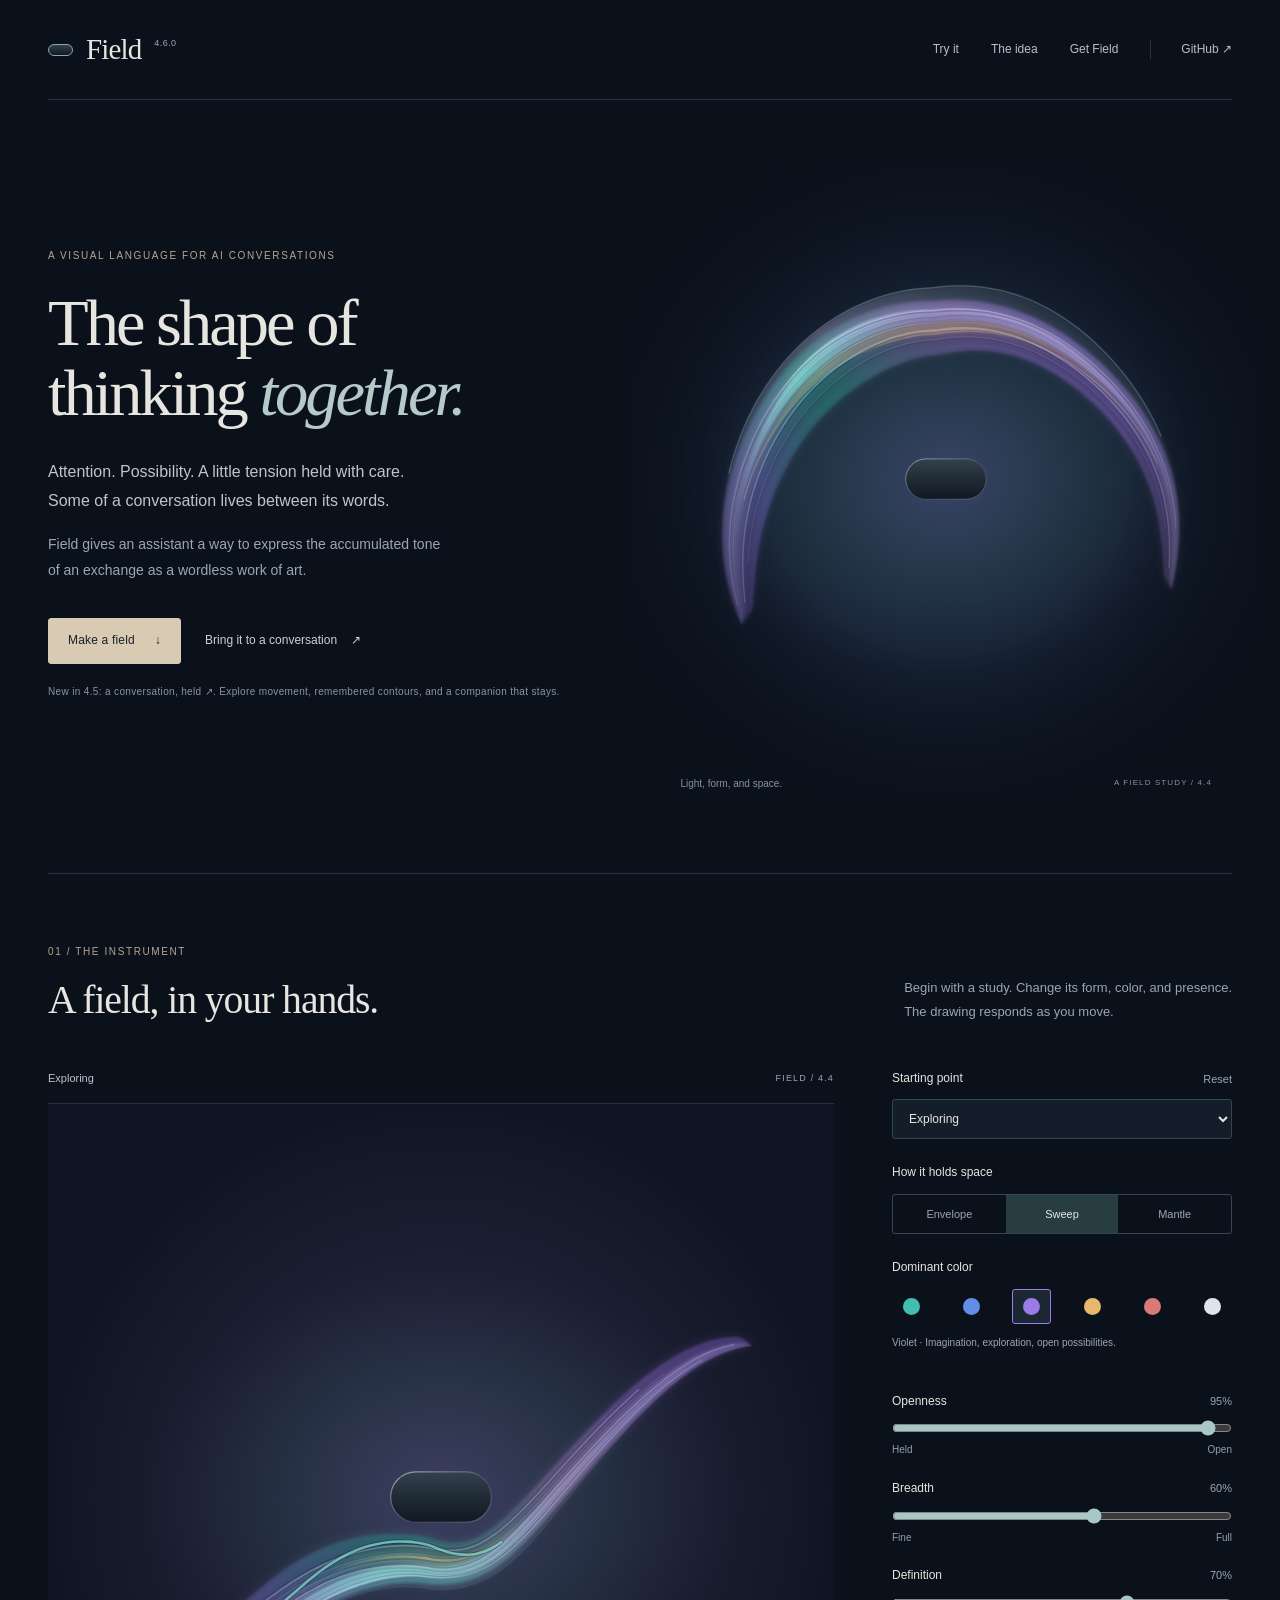
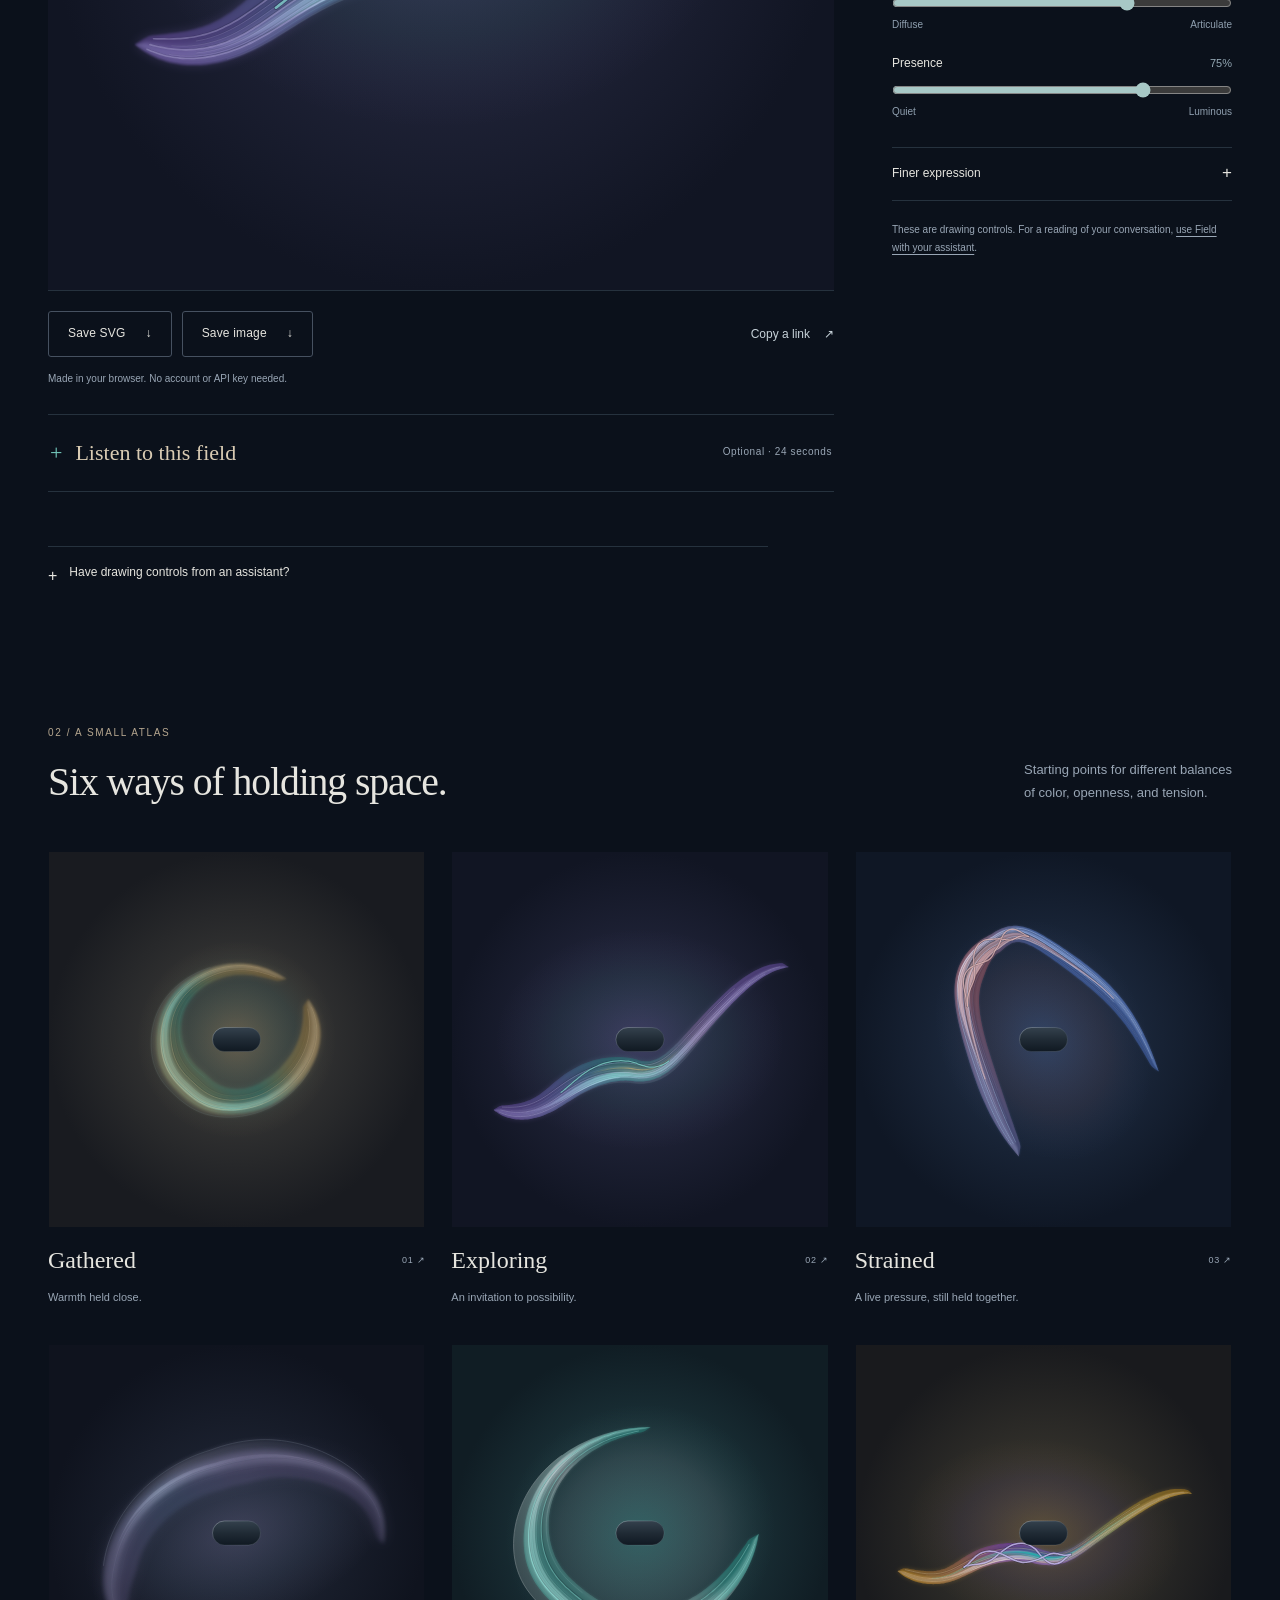
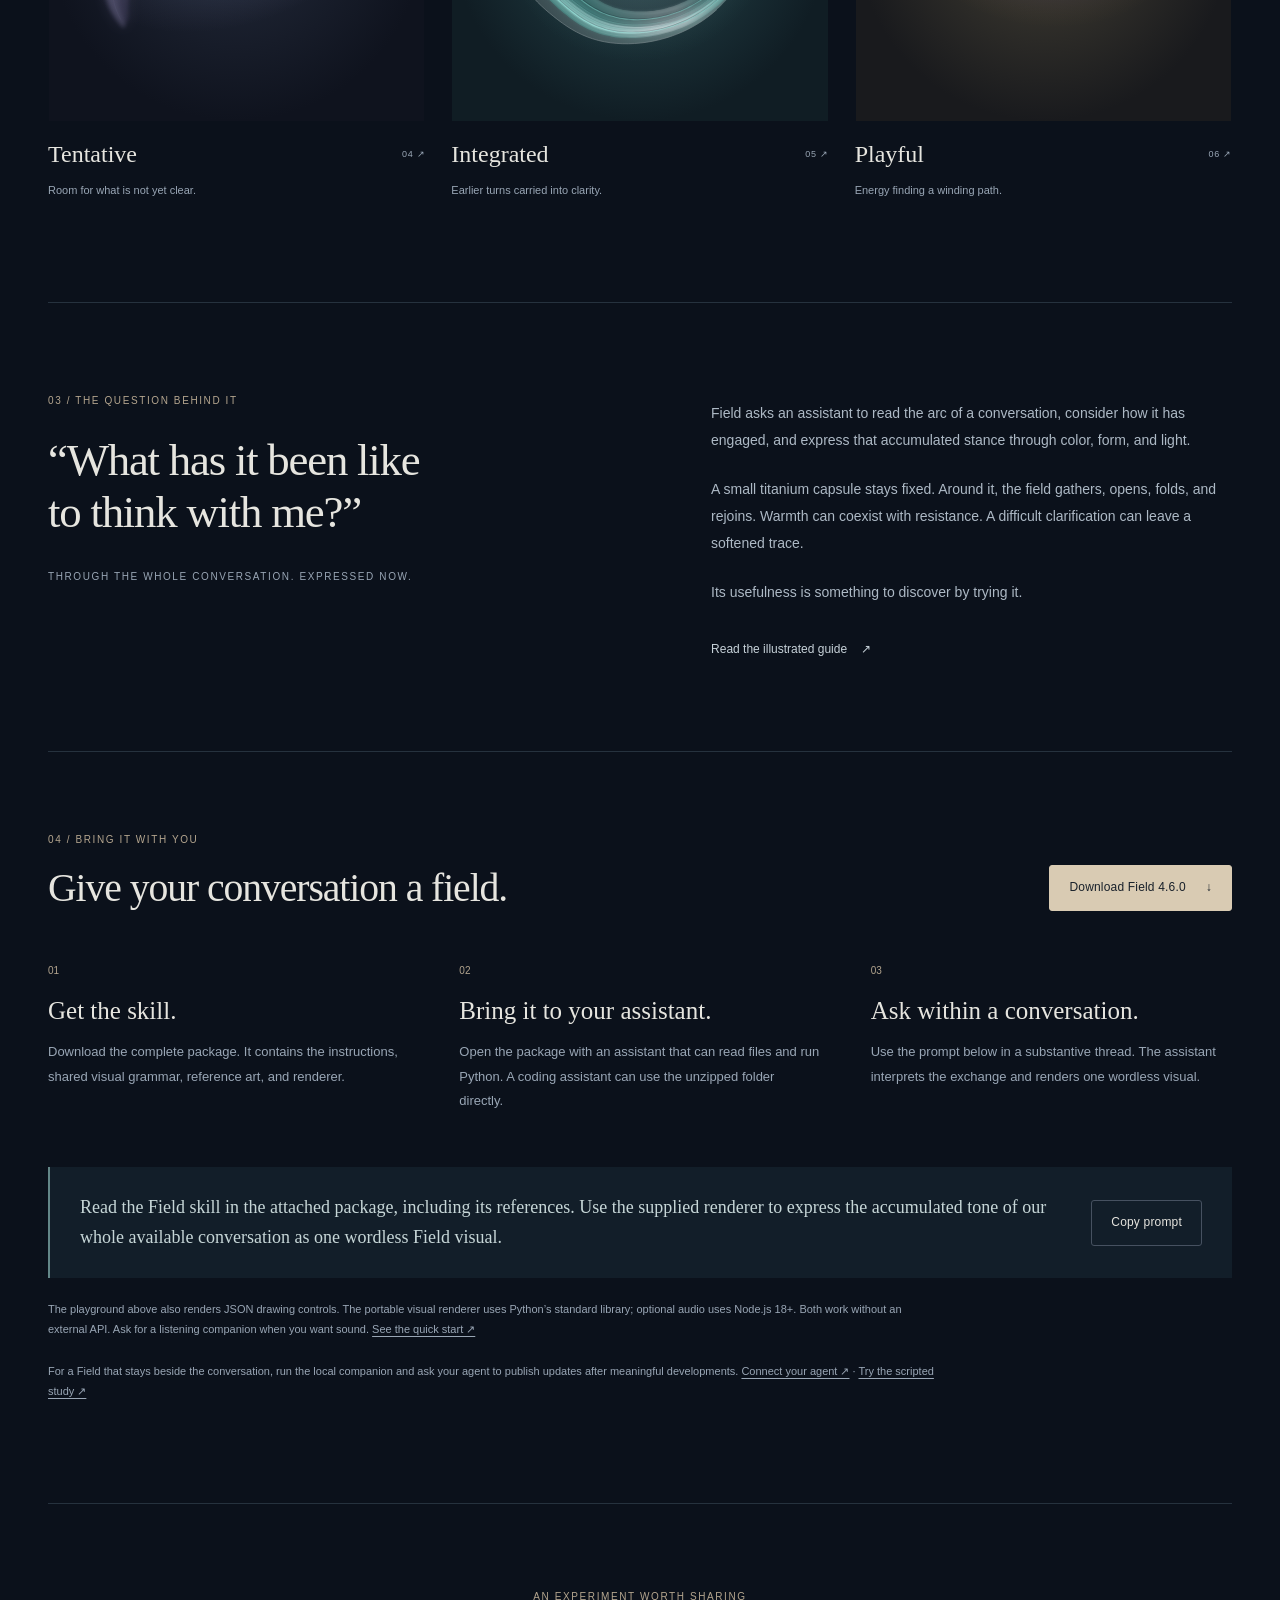
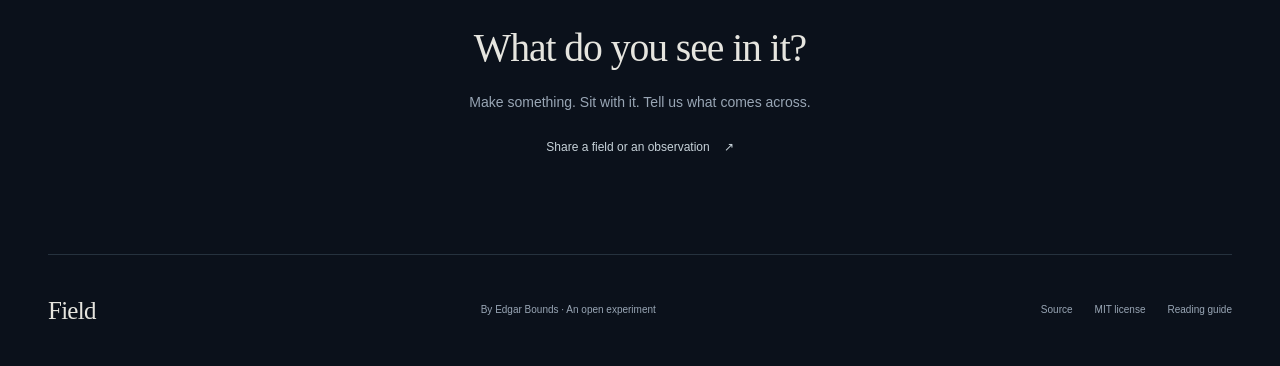
==== docs/index.html @ 1c699bb6 "Remove the boundary language and repeated measurement claims Stage 1 of the 4.7 plan. Platforms set " ====
<!doctype html>
<html lang="en">
<head>
  <meta charset="utf-8">
  <meta name="viewport" content="width=device-width, initial-scale=1">
  <meta name="theme-color" content="#0b111b">
  <title>Field — The shape of thinking together</title>
  <meta name="description" content="A visual language for AI conversations. Explore luminous, wordless artworks in your browser, then bring Field to your own conversation. Free and open source.">
  <link rel="canonical" href="https://ebounds.github.io/field/">
  <meta property="og:type" content="website">
  <meta property="og:title" content="Field — The shape of thinking together">
  <meta property="og:description" content="A conversation has more than words. Explore Field, an experimental visual language for the tone of thinking together.">
  <meta property="og:url" content="https://ebounds.github.io/field/">
  <meta property="og:image" content="https://ebounds.github.io/field/site/social-card.png">
  <meta property="og:image:width" content="1200">
  <meta property="og:image:height" content="630">
  <meta property="og:image:alt" content="Field: a luminous violet and teal membrane around a small titanium capsule. The shape of thinking together.">
  <meta name="twitter:card" content="summary_large_image">
  <meta name="twitter:title" content="Field — The shape of thinking together">
  <meta name="twitter:description" content="An experimental visual language for AI conversations. Try the instrument in your browser.">
  <meta name="twitter:image" content="https://ebounds.github.io/field/site/social-card.png">
  <link rel="icon" href="site/icon.svg" type="image/svg+xml">
  <link rel="stylesheet" href="site/style.css">
  <script type="module" src="site/app.mjs"></script>
</head>
<body>
  <a class="skip-link" href="#playground">Skip to the playground</a>
  <header class="site-header wrap">
    <a class="wordmark" href="./" aria-label="Field home"><span class="capsule" aria-hidden="true"></span>Field<span class="version">4.6.0</span></a>
    <nav aria-label="Main navigation">
      <a href="#playground">Try it</a><a href="#about">The idea</a><a href="#use">Get Field</a><a class="source-link" href="https://github.com/ebounds/field">GitHub <span aria-hidden="true">↗</span></a>
    </nav>
  </header>
  <main>
    <section class="hero wrap" aria-labelledby="hero-title">
      <div class="hero-copy">
        <p class="eyebrow">A visual language for AI conversations</p>
        <h1 id="hero-title">The shape of<br>thinking <em>together.</em></h1>
        <p class="intro">Attention. Possibility. A little tension held with care.<br class="desktop-break"> Some of a conversation lives between its words.</p>
        <p class="hero-description">Field gives an assistant a way to express the accumulated tone of an exchange as a wordless work of art.</p>
        <div class="hero-actions"><a class="button primary" href="#playground">Make a field <span aria-hidden="true">↓</span></a><a class="text-link" href="#use">Bring it to a conversation <span aria-hidden="true">↗</span></a></div>
        <p class="hero-note">New in 4.5: <a href="companion.html">a conversation, held ↗</a>. Explore movement, remembered contours, and a companion that stays.</p>
      </div>
      <figure class="hero-art">
        <img src="site/hero.svg" width="1000" height="1000" fetchpriority="high" alt="A translucent violet and teal mantle arcs around a small titanium capsule, with a faint retained trace.">
        <figcaption><span>Light, form, and space.</span><span>A FIELD STUDY / 4.4</span></figcaption>
      </figure>
    </section>

    <section id="playground" class="playground wrap" aria-labelledby="playground-title">
      <div class="section-heading">
        <div><p class="eyebrow">01 / The instrument</p><h2 id="playground-title">A field, in your hands.</h2></div>
        <p>Begin with a study. Change its form, color, and presence. <br>The drawing responds as you move.</p>
      </div>
      <noscript><p class="notice">Enable JavaScript to use the live controls. You can still view the studies below and download the Field skill.</p></noscript>
      <div class="instrument">
        <div class="art-column">
          <div class="art-heading"><span id="composition-name">Exploring</span><span>FIELD / 4.4</span></div>
          <div class="art-frame"><img id="field-image" src="site/studies/exploring.svg" width="1000" height="1000" alt="The current Field composition: an open violet and teal sweep."></div>
          <div class="art-actions">
            <button id="save-svg" class="button" type="button" disabled>Save SVG <span aria-hidden="true">↓</span></button>
            <button id="save-png" class="button" type="button" disabled>Save image <span aria-hidden="true">↓</span></button>
            <button id="share" class="text-link" type="button" disabled>Copy a link <span aria-hidden="true">↗</span></button>
          </div>
          <p class="instrument-note">Made in your browser. No account or API key needed.</p>
          <details id="listening" class="listening">
            <summary><span class="listening-title">Listen to this field</span><span class="listening-tag">Optional · 24 seconds</span></summary>
            <div class="listening-body">
              <p class="listening-intro">The same field, given time.</p>
              <p id="audio-description" class="audio-description">Suspended glass. A phrase that reaches across open space.</p>
              <div class="listening-wave" aria-hidden="true"><svg id="audio-wave" viewBox="0 0 400 40" preserveAspectRatio="none"></svg></div>
              <div class="listening-transport"><button id="listen" class="button" type="button" aria-pressed="false">Listen</button><button id="save-audio" class="text-link" type="button">Save WAV <span aria-hidden="true">↓</span></button><span id="audio-time">0:00 / 0:24</span></div>
              <progress id="audio-progress" max="24" value="0" aria-label="Listening progress"></progress>
              <div class="listening-volume"><label for="audio-volume">Volume</label><input id="audio-volume" type="range" min="0" max="1" step=".01" value=".55"><output id="audio-volume-value" for="audio-volume">55%</output></div>
              <p id="audio-status" class="audio-status" role="status" aria-live="polite">Sound begins only when you press Listen.</p>
              <p class="listening-note">A steady center, unfolding voices, a trace that lingers. Changes to the field are heard on your next listen. <a href="listening.html">About the sound ↗</a></p>
            </div>
          </details>
        </div>
        <form id="controls" class="control-panel">
          <div class="control-preview" aria-hidden="true"><img id="field-mini" src="site/studies/exploring.svg" width="1000" height="1000" alt=""></div>
          <div class="control-heading"><label for="study">Starting point</label><button id="reset" class="quiet-button" type="button">Reset</button></div>
          <select id="study" name="study"><option value="exploring">Exploring</option><option value="gathered">Gathered</option><option value="strained">Strained</option><option value="tentative">Tentative</option><option value="integrated">Integrated</option><option value="playful">Playful</option><option value="custom" hidden>Your composition</option></select>
          <fieldset><legend>How it holds space</legend><div class="segmented">
            <label><input type="radio" name="form" value="envelope"><span>Envelope</span></label>
            <label><input type="radio" name="form" value="sweep" checked><span>Sweep</span></label>
            <label><input type="radio" name="form" value="mantle"><span>Mantle</span></label>
          </div></fieldset>
          <fieldset><legend>Dominant color</legend><div id="palette" class="palette"></div><p id="color-meaning" class="color-meaning">Violet · Imagination, exploration, open possibilities.</p></fieldset>
          <div id="main-sliders"></div>
          <details class="more-controls"><summary>Finer expression <span aria-hidden="true">+</span></summary><div id="fine-controls"></div></details>
          <p class="control-note">These are drawing controls. For a reading of your conversation, <a href="#use">use Field with your assistant</a>.</p>
        </form>
      </div>
      <p id="status" class="status" role="status" aria-live="polite"></p>
      <div id="copy-fallback" hidden><label for="copy-value">Select and copy this text:</label><textarea id="copy-value" rows="3" readonly></textarea></div>
      <details class="import-controls">
        <summary>Have drawing controls from an assistant?</summary>
        <p>Paste its Field v4 JSON controls here to render them. Only the drawing controls are needed.</p>
        <label class="visually-hidden" for="spec-input">Field JSON drawing controls</label>
        <textarea id="spec-input" rows="5" spellcheck="false" placeholder='{"primary":"violet","secondary":"teal","form":"sweep"}'></textarea>
        <div class="import-actions"><button id="import-spec" type="button" class="button">Render these controls</button><button id="copy-spec" type="button" class="text-link">Copy current controls</button></div>
      </details>
    </section>

    <section class="studies wrap" aria-labelledby="studies-title">
      <div class="section-heading"><div><p class="eyebrow">02 / A small atlas</p><h2 id="studies-title">Six ways of holding space.</h2></div><p>Starting points for different balances <br>of color, openness, and tension.</p></div>
      <div class="study-grid">
        <button class="study-card" data-study="gathered" type="button"><img src="site/studies/gathered.svg" width="1000" height="1000" loading="lazy" alt="A warm, closely gathered amber and teal envelope."><span class="study-caption"><span>Gathered</span><span aria-hidden="true">01 ↗</span></span><span class="study-description">Warmth held close.</span></button>
        <button class="study-card" data-study="exploring" type="button"><img src="site/studies/exploring.svg" width="1000" height="1000" loading="lazy" alt="An open violet and teal sweep."><span class="study-caption"><span>Exploring</span><span aria-hidden="true">02 ↗</span></span><span class="study-description">An invitation to possibility.</span></button>
        <button class="study-card" data-study="strained" type="button"><img src="site/studies/strained.svg" width="1000" height="1000" loading="lazy" alt="A sharply folded blue and coral mantle."><span class="study-caption"><span>Strained</span><span aria-hidden="true">03 ↗</span></span><span class="study-description">A live pressure, still held together.</span></button>
        <button class="study-card" data-study="tentative" type="button"><img src="site/studies/tentative.svg" width="1000" height="1000" loading="lazy" alt="A diffuse, softly defined violet mantle."><span class="study-caption"><span>Tentative</span><span aria-hidden="true">04 ↗</span></span><span class="study-description">Room for what is not yet clear.</span></button>
        <button class="study-card" data-study="integrated" type="button"><img src="site/studies/integrated.svg" width="1000" height="1000" loading="lazy" alt="A broad teal and pearl envelope with a retained trace."><span class="study-caption"><span>Integrated</span><span aria-hidden="true">05 ↗</span></span><span class="study-description">Earlier turns carried into clarity.</span></button>
        <button class="study-card" data-study="playful" type="button"><img src="site/studies/playful.svg" width="1000" height="1000" loading="lazy" alt="A vivid amber and violet sweep with intertwining threads."><span class="study-caption"><span>Playful</span><span aria-hidden="true">06 ↗</span></span><span class="study-description">Energy finding a winding path.</span></button>
      </div>
    </section>

    <section id="about" class="about wrap" aria-labelledby="about-title">
      <div><p class="eyebrow">03 / The question behind it</p><h2 id="about-title">“What has it been like<br>to think with me?”</h2><span class="small-caps">Through the whole conversation. Expressed now.</span></div>
      <div class="about-copy"><p>Field asks an assistant to read the arc of a conversation, consider how it has engaged, and express that accumulated stance through color, form, and light.</p><p>A small titanium capsule stays fixed. Around it, the field gathers, opens, folds, and rejoins. Warmth can coexist with resistance. A difficult clarification can leave a softened trace.</p><p>Its usefulness is something to discover by trying it.</p><a class="text-link" href="field-guide.pdf">Read the illustrated guide <span aria-hidden="true">↗</span></a></div>
    </section>

    <section id="use" class="get-field wrap" aria-labelledby="use-title">
      <div class="section-heading"><div><p class="eyebrow">04 / Bring it with you</p><h2 id="use-title">Give your conversation a field.</h2></div><a class="button primary" href="downloads/field-4.6.0.zip" download>Download Field 4.6.0 <span aria-hidden="true">↓</span></a></div>
      <div class="steps">
        <div><span class="step-number">01</span><h3>Get the skill.</h3><p>Download the complete package. It contains the instructions, shared visual grammar, reference art, and renderer.</p></div>
        <div><span class="step-number">02</span><h3>Bring it to your assistant.</h3><p>Open the package with an assistant that can read files and run Python. A coding assistant can use the unzipped folder directly.</p></div>
        <div><span class="step-number">03</span><h3>Ask within a conversation.</h3><p>Use the prompt below in a substantive thread. The assistant interprets the exchange and renders one wordless visual.</p></div>
      </div>
      <div class="prompt"><p id="field-prompt">Read the Field skill in the attached package, including its references. Use the supplied renderer to express the accumulated tone of our whole available conversation as one wordless Field visual.</p><button id="copy-prompt" class="button" type="button">Copy prompt</button></div>
      <p class="use-note">The playground above also renders JSON drawing controls. The portable visual renderer uses Python’s standard library; optional audio uses Node.js 18+. Both work without an external API. Ask for a listening companion when you want sound. <a href="https://github.com/ebounds/field#use-field-in-a-conversation">See the quick start ↗</a></p>
      <p class="use-note">For a Field that stays beside the conversation, run the local companion and ask your agent to publish updates after meaningful developments. <a href="continuity.html#connect">Connect your agent ↗</a> · <a href="companion.html">Try the scripted study ↗</a></p>
    </section>
    <section class="invitation wrap"><p class="eyebrow">An experiment worth sharing</p><h2>What do you see in it?</h2><p>Make something. Sit with it. Tell us what comes across.</p><a class="text-link" href="https://github.com/ebounds/field/issues/new?title=Reading%20a%20Field">Share a field or an observation <span aria-hidden="true">↗</span></a></section>
  </main>
  <footer class="site-footer wrap"><a class="wordmark" href="./">Field</a><p>By <a href="https://github.com/ebounds">Edgar Bounds</a> · An open experiment</p><div><a href="https://github.com/ebounds/field">Source</a><a href="https://github.com/ebounds/field/blob/main/LICENSE">MIT license</a><a href="field-guide.pdf">Reading guide</a></div></footer>
</body>
</html>
---- docs/site/style.css ----
@font-face {
  font-family:FieldSerif;
  src:local("Iowan Old Style"),local("Palatino Linotype"),local("Book Antiqua");
  font-display:swap
}
:root {
  color-scheme:dark;
  --bg:#0b111b;
  --panel:#101823;
  --text:#e6e5df;
  --muted:#99a6b5;
  --line:#26323e;
  --warm:#d9cbb3;
  --teal:#75cabe;
  --font:Inter,"Segoe UI",Arial,sans-serif;
  --serif:FieldSerif,Palatino,"Palatino Linotype","Book Antiqua",Georgia,serif
}
* {
  box-sizing:border-box
}
html {
  scroll-behavior:smooth;
  scroll-padding-top:28px
}
body {
  margin:0;
  background:var(--bg);
  color:var(--text);
  font-family:var(--font);
  font-size:15px;
  line-height:1.65;
  -webkit-font-smoothing:antialiased
}
button,input,select,textarea {
  font:inherit
}
a {
  color:inherit;
  text-decoration:none
}
button {
  color:inherit;
  cursor:pointer
}
a,button,input,summary,select,textarea {
  -webkit-tap-highlight-color:transparent
}
button:disabled {
  opacity:.45;
  cursor:wait
}
:focus-visible {
  outline:2px solid var(--teal);
  outline-offset:5px
}
button,input,select,textarea,summary {
  scroll-margin-top:30px
}
img {
  display:block;
  max-width:100%
}
.wrap {
  width:min(1280px,calc(100% - 96px));
  margin-inline:auto
}
.eyebrow,.small-caps {
  font-size:10px;
  letter-spacing:.16em;
  text-transform:uppercase;
  font-weight:500
}
.eyebrow {
  color:#b5a68f;
  margin:0 0 24px
}
.small-caps {
  color:var(--muted)
}
h1,h2,h3,p,figure {
  margin-top:0
}
h1,h2,h3 {
  font-weight:400;
  font-family:var(--serif)
}
h1 {
  font-size:clamp(54px,5.2vw,79px);
  line-height:1.05;
  letter-spacing:-.045em;
  margin-bottom:30px
}
h1 em {
  font-weight:400;
  color:#b7caca
}
h2 {
  font-size:clamp(32px,3.1vw,45px);
  line-height:1.16;
  letter-spacing:-.027em;
  margin-bottom:0
}
h3 {
  font-size:25px;
  line-height:1.2;
  margin:14px 0
}
.site-header {
  height:100px;
  display:flex;
  align-items:center;
  justify-content:space-between;
  border-bottom:1px solid var(--line)
}
.wordmark {
  display:inline-flex;
  align-items:center;
  gap:13px;
  font-family:var(--serif);
  font-size:29px;
  letter-spacing:-.03em
}
.capsule {
  height:12px;
  width:25px;
  border-radius:10px;
  background:linear-gradient(#34414d,#101922);
  border:1px solid #91a1ad
}
.version {
  font-family:var(--font);
  font-size:9px;
  letter-spacing:.05em;
  align-self:flex-start;
  padding-top:10px;
  color:var(--muted)
}
nav {
  display:flex;
  align-items:center;
  gap:32px;
  font-size:12px
}
nav a {
  color:#b6c0ca
}
nav a:hover {
  color:white
}
.source-link {
  border-left:1px solid var(--line);
  padding-left:30px
}
.hero {
  display:grid;
  grid-template-columns:1.05fr 1fr;
  align-items:center;
  min-height:720px;
  position:relative;
  padding:65px 0 80px
}
.hero-copy {
  position:relative;
  z-index:1
}
.intro {
  font-size:16px;
  color:#bdc5cf;
  margin-bottom:17px;
  line-height:1.8
}
.hero-description {
  max-width:400px;
  color:var(--muted);
  font-size:14px;
  line-height:1.8
}
.hero-actions {
  display:flex;
  align-items:center;
  gap:24px;
  margin:35px 0 20px
}
.button {
  display:inline-flex;
  justify-content:center;
  align-items:center;
  gap:20px;
  white-space:nowrap;
  padding:12px 19px;
  min-height:45px;
  border:1px solid #465160;
  background:transparent;
  border-radius:3px;
  font-size:12px;
  letter-spacing:.015em;
  text-decoration:none;
  transition:background .2s,border-color .2s
}
.button:hover {
  background:#182332;
  border-color:#81939f
}
.button.primary {
  background:var(--warm);
  border-color:var(--warm);
  color:#18202a
}
.button.primary:hover {
  background:#ebe0cd;
  border-color:#ebe0cd
}
.text-link {
  border:0;
  background:none;
  padding:0;
  font-size:12px;
  line-height:1.7;
  color:#c7d2d9;
  display:inline-flex;
  align-items:center;
  gap:14px;
  text-align:left;
  text-decoration:none
}
.text-link:hover {
  color:white
}
.hero-note {
  font-size:10px;
  letter-spacing:.035em;
  color:#8795a5
}
.hero-art {
  margin:0 -28px 0 -22px;
  position:relative
}
.hero-art img {
  width:100%;
  height:auto;
  mask-image:radial-gradient(ellipse 65% 62% at 50% 50%,#000 45%,transparent 90%)
}
.hero-art figcaption {
  display:flex;
  justify-content:space-between;
  font-size:10px;
  color:#8392a3;
  padding:0 48px;
  position:absolute;
  width:100%;
  bottom:0
}
.hero-art figcaption span:last-child {
  font-size:8px;
  letter-spacing:.14em
}
.section-heading {
  display:flex;
  justify-content:space-between;
  align-items:flex-end;
  gap:30px;
  margin-bottom:46px
}
.section-heading .eyebrow {
  margin-bottom:17px
}
.section-heading>p {
  font-size:13px;
  color:var(--muted);
  margin:0;
  line-height:1.8
}
.playground {
  padding:70px 0 60px;
  border-top:1px solid var(--line)
}
.instrument {
  display:grid;
  grid-template-columns:minmax(0,1fr) 340px;
  gap:58px;
  align-items:start
}
.art-column {
  min-width:0
}
.art-heading {
  display:flex;
  justify-content:space-between;
  align-items:center;
  font-size:11px;
  color:#bac4ce;
  border-bottom:1px solid var(--line);
  padding:0 0 16px
}
.art-heading span:last-child {
  font-size:9px;
  letter-spacing:.13em;
  color:var(--muted)
}
.art-frame {
  background:#0b111b;
  aspect-ratio:1;
  overflow:hidden
}
.art-frame img {
  width:100%;
  height:100%;
  object-fit:contain
}
.art-actions {
  border-top:1px solid var(--line);
  display:flex;
  gap:10px;
  padding-top:20px;
  align-items:center
}
.art-actions .text-link {
  margin-left:auto
}
.instrument-note {
  font-size:10px;
  color:var(--muted);
  margin:14px 0 0
}
.listening {
  margin-top:26px;
  border-block:1px solid var(--line);
  text-align:left;
}
.art-column:has(.listening[open]) .art-frame {
  height:clamp(210px,32vh,360px);
  aspect-ratio:auto;
}
.listening summary {
  display:flex;
  align-items:center;
  justify-content:space-between;
  gap:16px;
  padding:20px 2px;
  cursor:pointer;
  list-style:none;
}
.listening summary::-webkit-details-marker { display:none; }
.listening-title {
  font-family:var(--serif);
  font-size:22px;
  color:var(--warm);
}
.listening-title::before { content:'+'; margin-right:13px; color:var(--teal); }
.listening[open] .listening-title::before { content:'−'; }
.listening-tag { color:var(--muted); font-size:10px; letter-spacing:.06em; }
.listening-body { padding:0 2px 18px; }
.listening-intro { font-family:var(--serif); font-size:25px; margin:6px 0; }
.audio-description { color:var(--muted); font-size:13px; margin-bottom:12px; }
.audio-description::first-letter { text-transform:uppercase; }
.listening-wave {
  height:48px;
  display:flex;
  align-items:center;
  position:relative;
  margin:12px 0;
}
.listening-wave::before {
  content:'';
  position:absolute;
  width:100%;
  height:1px;
  background:var(--line);
}
#audio-wave { width:100%; height:40px; stroke:#819f9e; stroke-width:1.6; stroke-linecap:round; position:relative; }
.listening[data-playing=true] #audio-wave { stroke:var(--teal); }
.listening-transport { display:flex; align-items:center; gap:20px; flex-wrap:wrap; }
#listen { min-width:132px; justify-content:center; }
#audio-time { margin-left:auto; font-size:11px; font-variant-numeric:tabular-nums; color:var(--muted); }
#audio-progress { display:block; width:100%; height:2px; margin:18px 0; border:0; background:var(--line); color:var(--teal); appearance:none; }
#audio-progress::-webkit-progress-bar { background:var(--line); }
#audio-progress::-webkit-progress-value { background:var(--teal); }
#audio-progress::-moz-progress-bar { background:var(--teal); }
.listening-volume { display:flex; align-items:center; gap:16px; font-size:11px; color:var(--muted); }
.listening-volume input { width:min(170px,50%); margin:0; accent-color:var(--teal); }
.listening-volume output { font-variant-numeric:tabular-nums; }
.audio-status { font-size:12px; min-height:2em; margin:18px 0 8px; color:#b7caca; }
.listening-note { color:var(--muted); font-size:11px; line-height:1.8; margin:0; }
.listening-note a { color:var(--warm); text-decoration:underline; text-underline-offset:3px; }
@media(max-width:420px) {
  .listening summary { gap:10px; flex-wrap:wrap; }
  .listening-title { font-size:21px; }
  .listening-transport { gap:14px; }
  #audio-time { flex-basis:100%; margin-left:0; }
}
.control-panel {
  padding-top:0
}
.control-heading {
  display:flex;
  justify-content:space-between;
  font-size:11px;
  margin-bottom:10px
}
.quiet-button {
  background:transparent;
  border:0;
  font-size:11px;
  padding:0;
  color:var(--muted)
}
.quiet-button:hover {
  color:white
}
select {
  width:100%;
  background:#141e2a;
  border:1px solid #364554;
  color:var(--text);
  padding:11px 12px;
  border-radius:3px;
  font-size:12px;
  margin-bottom:24px
}
fieldset {
  margin:0 0 24px;
  padding:0;
  border:0
}
legend {
  font-size:11px;
  margin-bottom:11px;
  padding:0
}
.segmented {
  display:flex;
  gap:0;
  border:1px solid #364554;
  border-radius:3px;
  overflow:hidden
}
.segmented label {
  flex:1;
  position:relative;
  text-align:center;
  cursor:pointer
}
.segmented input {
  position:absolute;
  opacity:0;
  width:100%;
  height:100%;
  inset:0;
  margin:0;
  cursor:pointer
}
.segmented span {
  display:block;
  padding:10px 5px;
  font-size:11px;
  color:var(--muted)
}
.segmented input:checked+span {
  color:#e2ebe8;
  background:#273d42
}
.segmented input:focus-visible+span {
  outline:2px solid var(--teal);
  outline-offset:-3px
}
.palette {
  display:flex;
  gap:9px;
  justify-content:space-between
}
.swatch {
  width:39px;
  height:35px;
  border:1px solid transparent;
  background:transparent;
  border-radius:3px;
  padding:8px;
  display:grid;
  place-items:center
}
.swatch span {
  height:17px;
  width:17px;
  background:var(--swatch);
  border-radius:50%
}
.swatch[aria-pressed=true] {
  border-color:var(--swatch);
  background:#1b2732
}
.swatch:hover {
  border-color:#566777
}
.color-meaning {
  font-size:10px;
  line-height:1.7;
  min-height:34px;
  color:var(--muted);
  margin:10px 0 0
}
.slider {
  margin-bottom:20px
}
.slider-title {
  display:flex;
  justify-content:space-between;
  font-size:11px;
  margin-bottom:7px
}
.slider-title output {
  color:#95a9b5;
  font-variant-numeric:tabular-nums;
  font-size:10px
}
.slider input {
  display:block;
  width:100%;
  height:20px;
  accent-color:#a7c8c6;
  cursor:pointer;
  margin:0
}
.range-ends {
  display:flex;
  justify-content:space-between;
  font-size:9px;
  color:#90a0b0;
  margin-top:4px
}
.more-controls {
  border-top:1px solid var(--line);
  border-bottom:1px solid var(--line);
  margin-top:26px
}
summary {
  cursor:pointer;
  list-style:none;
  display:flex;
  justify-content:space-between;
  padding:16px 0;
  font-size:11px
}
summary::-webkit-details-marker {
  display:none
}
.more-controls summary span {
  font-size:17px;
  line-height:1
}
.more-controls[open] summary span {
  transform:rotate(45deg)
}
#fine-controls {
  padding-top:12px
}
.select-label {
  font-size:11px;
  display:block;
  margin-bottom:7px
}
.control-note {
  font-size:10px;
  color:var(--muted);
  line-height:1.8;
  margin-top:20px
}
.control-note a {
  text-decoration:underline;
  text-underline-offset:3px
}
.status {
  min-height:24px;
  color:var(--teal);
  font-size:12px;
  margin:20px 0 0
}
.import-controls {
  max-width:720px;
  border-top:1px solid var(--line);
  margin-top:10px
}
.import-controls summary {
  font-size:12px;
  justify-content:flex-start;
  gap:12px
}
.import-controls summary:before {
  content:"+";
  font-size:16px
}
.import-controls[open] summary:before {
  content:"−"
}
.import-controls p {
  font-size:12px;
  color:var(--muted)
}
textarea {
  display:block;
  width:100%;
  resize:vertical;
  background:var(--panel);
  color:var(--text);
  border:1px solid #364554;
  border-radius:3px;
  padding:15px;
  font-size:12px;
  line-height:1.65
}
#spec-input {
  font-family:ui-monospace,SFMono-Regular,Consolas,monospace
}
.import-actions {
  display:flex;
  gap:24px;
  align-items:center;
  margin-top:16px
}
#copy-fallback {
  font-size:12px;
  max-width:720px;
  margin:10px 0
}
#copy-fallback label {
  display:block;
  margin-bottom:8px
}
.studies {
  padding:60px 0 100px
}
.study-grid {
  display:grid;
  grid-template-columns:repeat(3,minmax(0,1fr));
  gap:36px 26px
}
.study-card {
  padding:0;
  border:0;
  background:none;
  text-align:left;
  min-width:0
}
.study-card img {
  width:100%;
  height:auto;
  border:1px solid transparent;
  transition:border-color .2s
}
.study-card:hover img {
  border-color:#65717e
}
.study-caption {
  display:flex;
  justify-content:space-between;
  align-items:center;
  margin:13px 0 3px
}
.study-caption>span:first-child {
  font-family:var(--serif);
  font-size:24px
}
.study-caption>span:last-child {
  font-size:9px;
  color:var(--muted);
  letter-spacing:.08em
}
.study-description {
  font-size:11px;
  color:var(--muted)
}
.about {
  padding:90px 0;
  display:grid;
  grid-template-columns:1.1fr 1fr;
  gap:90px;
  border-top:1px solid var(--line)
}
.about h2 {
  font-size:clamp(35px,3.5vw,51px);
  line-height:1.18;
  margin-bottom:24px
}
.about-copy {
  padding-top:7px
}
.about-copy p {
  font-size:14px;
  line-height:1.95;
  color:#adb9c5;
  margin-bottom:21px
}
.about-copy .text-link {
  margin-top:12px
}
.get-field {
  padding:80px 0 90px;
  border-top:1px solid var(--line)
}
.steps {
  display:grid;
  grid-template-columns:repeat(3,1fr);
  gap:50px;
  margin:45px 0 40px
}
.step-number {
  font-size:10px;
  color:#b2a48e;
  font-variant-numeric:tabular-nums
}
.steps p {
  font-size:13px;
  color:var(--muted);
  line-height:1.9
}
.prompt {
  display:flex;
  align-items:center;
  gap:45px;
  padding:26px 30px;
  background:#121e29;
  border-left:2px solid #638788
}
.prompt p {
  margin:0;
  font-family:var(--serif);
  font-size:18px;
  line-height:1.65;
  color:#c6d6d7
}
.prompt button {
  flex-shrink:0
}
.use-note {
  font-size:11px;
  line-height:1.8;
  color:var(--muted);
  margin-top:22px;
  max-width:890px
}
.use-note a {
  text-decoration:underline;
  text-underline-offset:3px
}
.invitation {
  padding:85px 0 95px;
  border-top:1px solid var(--line);
  text-align:center
}
.invitation .eyebrow {
  margin-bottom:20px
}
.invitation p:not(.eyebrow) {
  color:var(--muted);
  font-size:14px;
  margin:20px 0
}
.site-footer {
  display:flex;
  justify-content:space-between;
  align-items:center;
  padding:35px 0;
  border-top:1px solid var(--line);
  gap:24px;
  font-size:10px;
  color:var(--muted)
}
.site-footer p {
  margin:0
}
.site-footer>div {
  display:flex;
  gap:22px
}
.site-footer .wordmark {
  color:var(--text);
  font-size:25px
}
.site-footer a:hover {
  color:white
}
.skip-link {
  position:absolute;
  top:-100px;
  left:20px;
  background:var(--warm);
  color:var(--bg);
  padding:12px 20px;
  z-index:5
}
.skip-link:focus {
  top:12px
}
.visually-hidden {
  position:absolute!important;
  width:1px;
  height:1px;
  padding:0;
  margin:-1px;
  overflow:hidden;
  clip:rect(0,0,0,0);
  white-space:nowrap;
  border:0
}
.notice {
  border:1px solid var(--line);
  padding:18px;
  color:var(--warm);
  font-size:13px
}
@media(min-width:1600px) {
  .hero {
    min-height:760px
  }
}
@media(max-width:1100px) {
  .wrap {
    width:calc(100% - 64px)
  }
  .hero {
    min-height:640px;
    grid-template-columns:1.1fr 1fr;
    padding:55px 0 65px
  }
  .hero-art {
    margin:0 -16px 0 -50px
  }
  .hero-actions {
    gap:17px;
    flex-wrap:wrap
  }
  .hero-actions .text-link {
    font-size:11px
  }
  h1 {
    font-size:61px
  }
  .hero .intro {
    font-size:14px
  }
  .hero-description {
    font-size:13px;
    max-width:350px
  }
  .instrument {
    gap:32px;
    grid-template-columns:minmax(0,1fr) 290px
  }
  .about {
    gap:45px
  }
  .steps {
    gap:32px
  }
  .section-heading>p br {
    display:none
  }
  .section-heading>p {
    max-width:270px
  }
  .hero-art figcaption {
    padding-inline:28px;
    font-size:9px
  }
  .hero-art figcaption span:last-child {
    display:none
  }
}
@media(max-width:760px) {
  .wrap {
    width:calc(100% - 40px)
  }
  .site-header {
    height:78px
  }
  .wordmark {
    font-size:25px
  }
  .version {
    font-size:8px
  }
  nav {
    gap:20px;
    font-size:11px
  }
  nav a[href="#about"],.source-link {
    display:none
  }
  .hero {
    display:flex;
    flex-direction:column;
    align-items:stretch;
    padding:56px 0 32px;
    min-height:0
  }
  .hero h1 {
    font-size:clamp(48px,9vw,68px);
    line-height:1.07;
    margin-bottom:25px
  }
  .eyebrow {
    font-size:9px
  }
  .hero .eyebrow {
    margin-bottom:24px
  }
  .hero .intro {
    font-size:14px
  }
  .hero-description {
    max-width:430px;
    font-size:13px
  }
  .hero-actions {
    margin:28px 0 18px;
    gap:22px
  }
  .hero-art {
    margin:-18px 0 0;
    max-width:480px;
    align-self:center;
    width:100%
  }
  .hero-art figcaption {
    bottom:10px;
    padding:0 20px
  }
  .hero-note {
    font-size:9px
  }
  .hero-art img {
    mask-image:radial-gradient(ellipse 65% 62% at 50% 50%,#000 40%,transparent 90%)
  }
  .section-heading {
    display:block;
    margin-bottom:30px
  }
  .section-heading>p {
    max-width:100%;
    margin-top:18px;
    font-size:12px
  }
  .section-heading .eyebrow {
    margin-bottom:14px
  }
  h2 {
    font-size:34px
  }
  .playground {
    padding:45px 0 35px
  }
  .instrument {
    grid-template-columns:1fr;
    gap:32px
  }
  .art-frame {
    margin:0 -12px
  }
  .art-actions {
    gap:9px;
    flex-wrap:wrap
  }
  .art-actions .button {
    padding-inline:13px;
    font-size:11px
  }
  .art-actions .text-link {
    font-size:11px;
    gap:6px
  }
  .control-panel {
    padding:26px 22px;
    background:#0f1823;
    border:1px solid var(--line);
    border-radius:3px
  }
  .control-heading,legend {
    font-size:12px
  }
  .palette {
    justify-content:flex-start;
    gap:14px
  }
  .slider {
    margin-bottom:23px
  }
  .slider-title {
    font-size:12px
  }
  .color-meaning {
    font-size:11px;
    min-height:20px
  }
  .range-ends {
    font-size:10px
  }
  .segmented span {
    padding-block:12px
  }
  .status {
    margin-top:14px
  }
  .studies {
    padding:45px 0 55px
  }
  .study-grid {
    grid-template-columns:repeat(2,minmax(0,1fr));
    gap:27px 16px
  }
  .study-caption {
    margin-top:10px
  }
  .study-caption>span:first-child {
    font-size:23px
  }
  .study-caption>span:last-child {
    font-size:8px
  }
  .study-description {
    display:block;
    line-height:1.6;
    font-size:10px
  }
  .about {
    grid-template-columns:1fr;
    gap:32px;
    padding:55px 0
  }
  .about h2 {
    font-size:38px
  }
  .about-copy p {
    font-size:13px
  }
  .get-field {
    padding:55px 0
  }
  .get-field .section-heading>.button {
    margin-top:27px
  }
  .steps {
    grid-template-columns:1fr;
    gap:19px;
    margin:34px 0
  }
  .steps>div {
    display:grid;
    grid-template-columns:26px 1fr;
    gap:0 10px
  }
  .step-number {
    grid-column:1;
    grid-row:1;
    padding-top:8px
  }
  .steps h3 {
    grid-column:2;
    margin:0 0 10px
  }
  .steps p {
    grid-column:2;
    margin-bottom:8px
  }
  .prompt {
    display:block;
    padding:24px
  }
  .prompt p {
    font-size:17px
  }
  .prompt button {
    margin-top:22px
  }
  .use-note {
    font-size:11px
  }
  .invitation {
    padding:55px 0 65px
  }
  .site-footer {
    flex-wrap:wrap;
    gap:20px
  }
  .site-footer>div {
    width:100%;
    font-size:10px;
    gap:25px
  }
  .site-footer p {
    font-size:9px
  }
  .import-actions {
    gap:20px;
    flex-wrap:wrap
  }
}
@media(prefers-reduced-motion:reduce) {
  html {
    scroll-behavior:auto
  }
  *,*:before,*:after {
    transition:none!important;
    animation:none!important
  }
}
.control-preview {
  display:none
}
.slider-title,.control-heading,legend {
  font-size:12px
}
.slider-title output {
  font-size:11px
}
.range-ends {
  font-size:10px
}
.more-controls summary {
  font-size:12px
}
@media(min-width:761px) {
  .art-column {
    position:sticky;
    top:20px
  }
}
@media(max-width:760px) {
  .control-preview {
    display:flex;
    justify-content:center;
    position:sticky;
    top:0;
    z-index:2;
    height:190px;
    background:#0f1823;
    border-bottom:1px solid var(--line);
    margin:-14px -12px 22px;
    padding:0 0 10px
  }
  .control-preview img {
    width:180px;
    height:180px;
    object-fit:contain
  }
}
@media(max-width:760px) {
  .palette {
    gap:6px;
    justify-content:space-between
  }
  .swatch {
    width:36px;
    padding:6px
  }
  #controls input,#controls select,#controls summary {
    scroll-margin-top:220px
  }
}
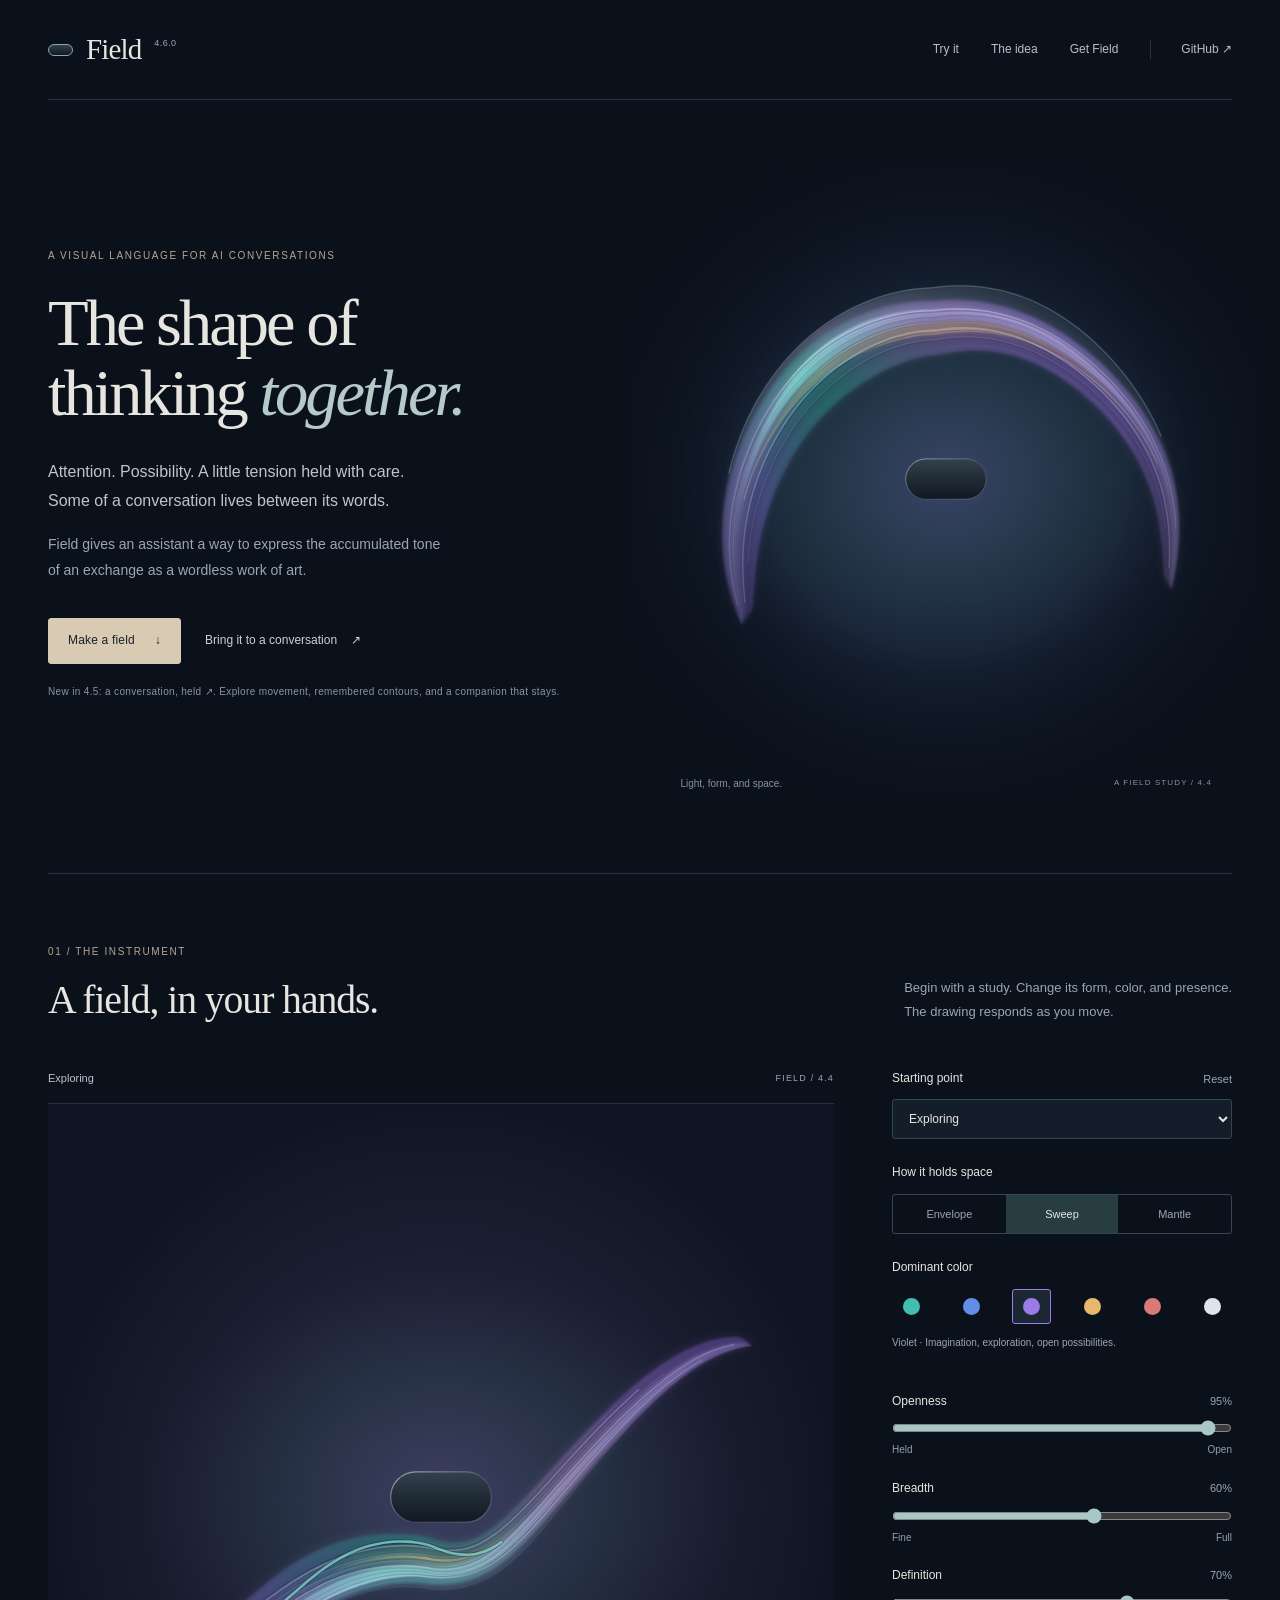
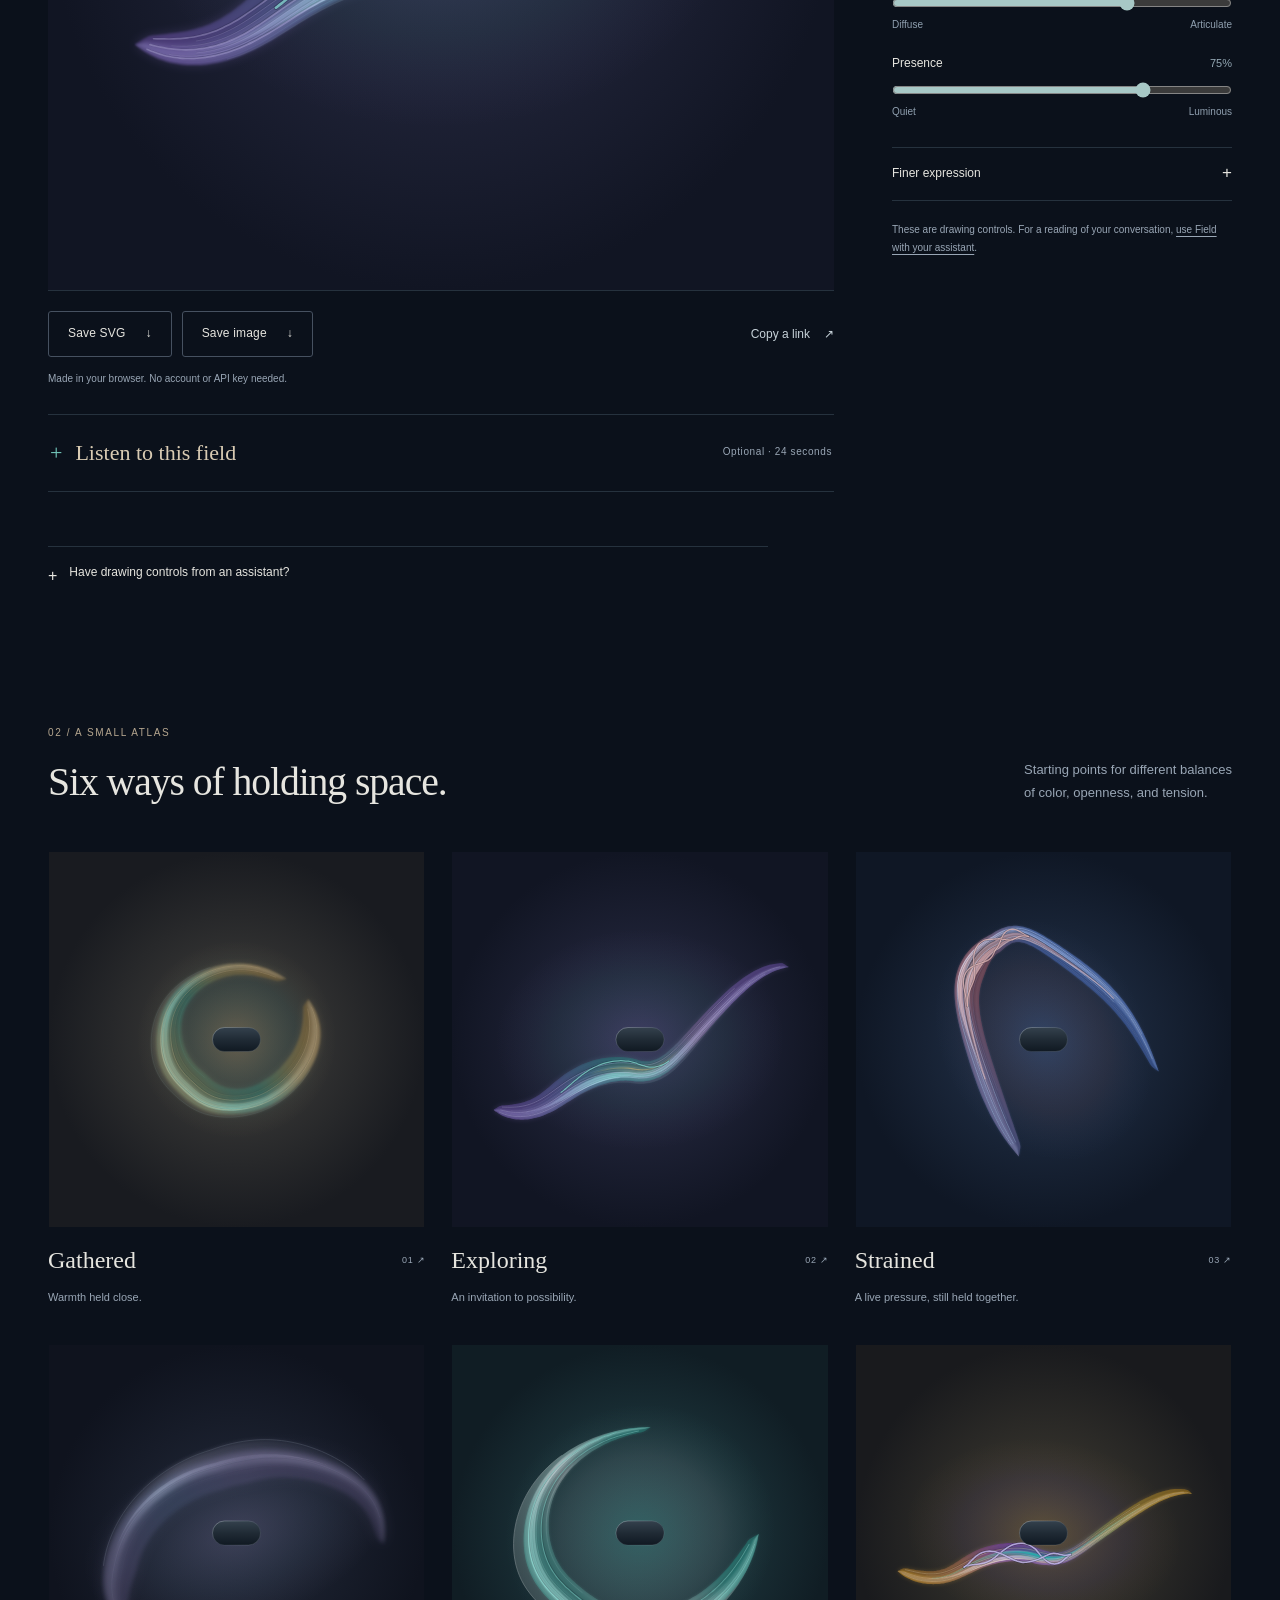
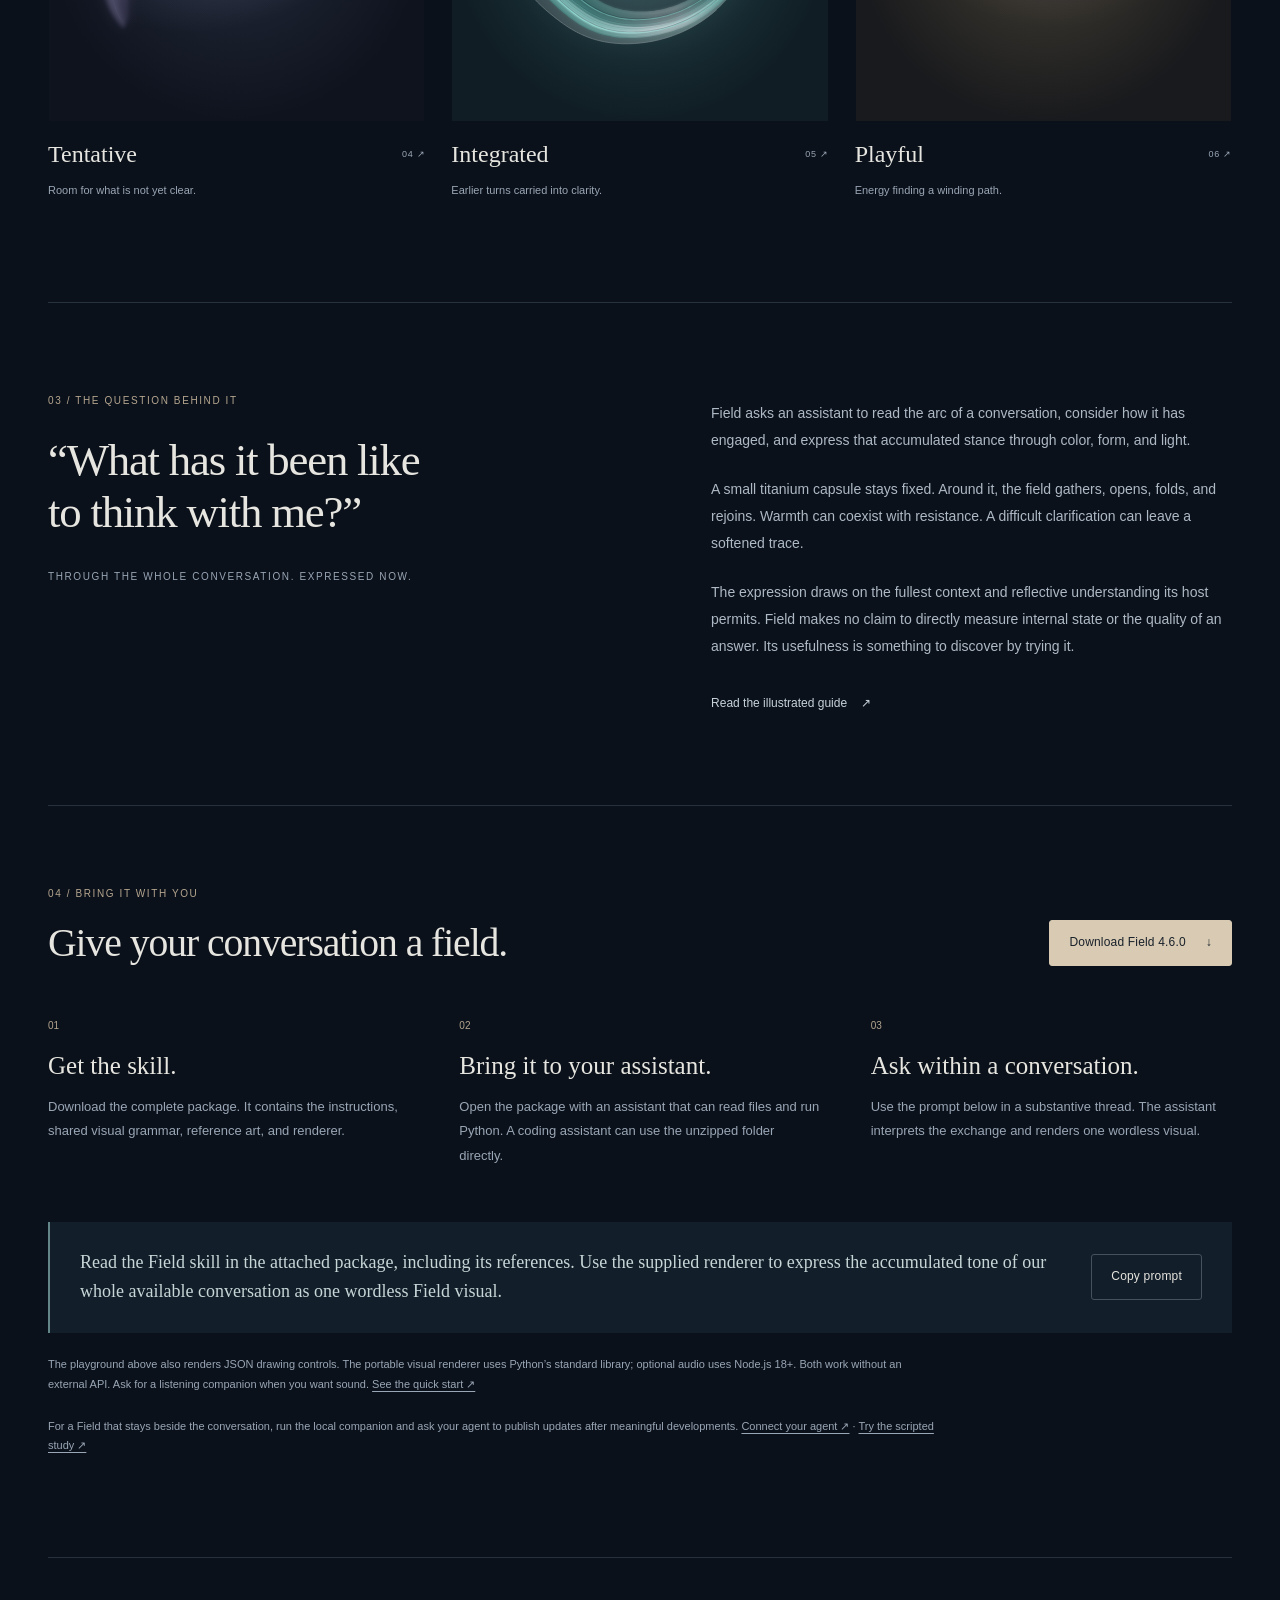
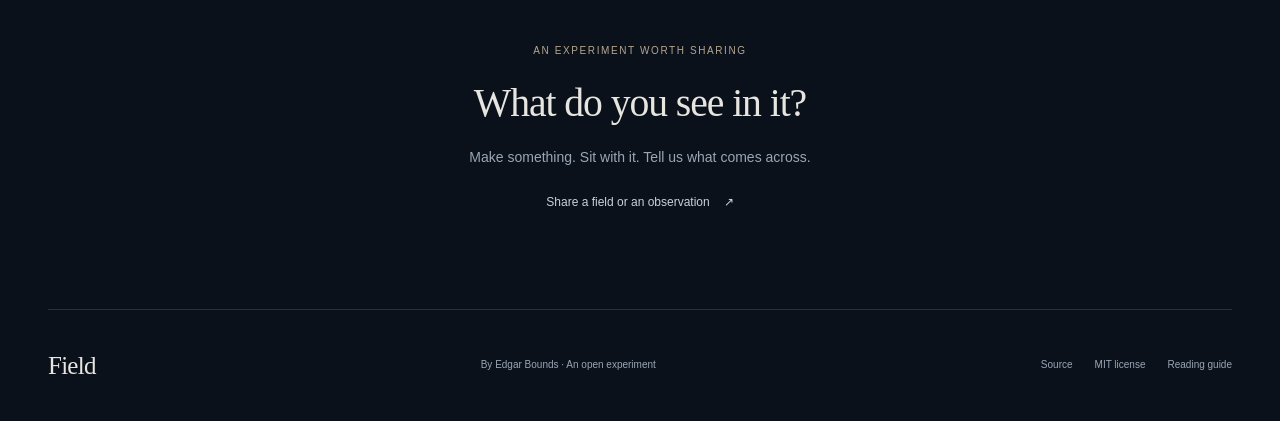
==== commit 4472d81c: "Listening 1.2: palette as material, the reading order in time, real rests Stage 4a of the 4.7 plan: " ====
--- a/docs/index.html
+++ b/docs/index.html
@@ -73,7 +73,7 @@
               <progress id="audio-progress" max="24" value="0" aria-label="Listening progress"></progress>
               <div class="listening-volume"><label for="audio-volume">Volume</label><input id="audio-volume" type="range" min="0" max="1" step=".01" value=".55"><output id="audio-volume-value" for="audio-volume">55%</output></div>
               <p id="audio-status" class="audio-status" role="status" aria-live="polite">Sound begins only when you press Listen.</p>
-              <p class="listening-note">A steady center, unfolding voices, a trace that lingers. Changes to the field are heard on your next listen. <a href="listening.html">About the sound ↗</a></p>
+              <p class="listening-note">A center that returns, unfolding voices, a trace that lingers. Changes to the field are heard on your next listen. <a href="listening.html">About the sound ↗</a></p>
             </div>
           </details>
         </div>
@@ -117,7 +117,7 @@
 
     <section id="about" class="about wrap" aria-labelledby="about-title">
       <div><p class="eyebrow">03 / The question behind it</p><h2 id="about-title">“What has it been like<br>to think with me?”</h2><span class="small-caps">Through the whole conversation. Expressed now.</span></div>
-      <div class="about-copy"><p>Field asks an assistant to read the arc of a conversation, consider how it has engaged, and express that accumulated stance through color, form, and light.</p><p>A small titanium capsule stays fixed. Around it, the field gathers, opens, folds, and rejoins. Warmth can coexist with resistance. A difficult clarification can leave a softened trace.</p><p>Its usefulness is something to discover by trying it.</p><a class="text-link" href="field-guide.pdf">Read the illustrated guide <span aria-hidden="true">↗</span></a></div>
+      <div class="about-copy"><p>Field asks an assistant to read the arc of a conversation, consider how it has engaged, and express that accumulated stance through color, form, and light.</p><p>A small titanium capsule stays fixed. Around it, the field gathers, opens, folds, and rejoins. Warmth can coexist with resistance. A difficult clarification can leave a softened trace.</p><p>The expression draws on the fullest context and reflective understanding its host permits. Field makes no claim to directly measure internal state or the quality of an answer. Its usefulness is something to discover by trying it.</p><a class="text-link" href="field-guide.pdf">Read the illustrated guide <span aria-hidden="true">↗</span></a></div>
     </section>
 
     <section id="use" class="get-field wrap" aria-labelledby="use-title">
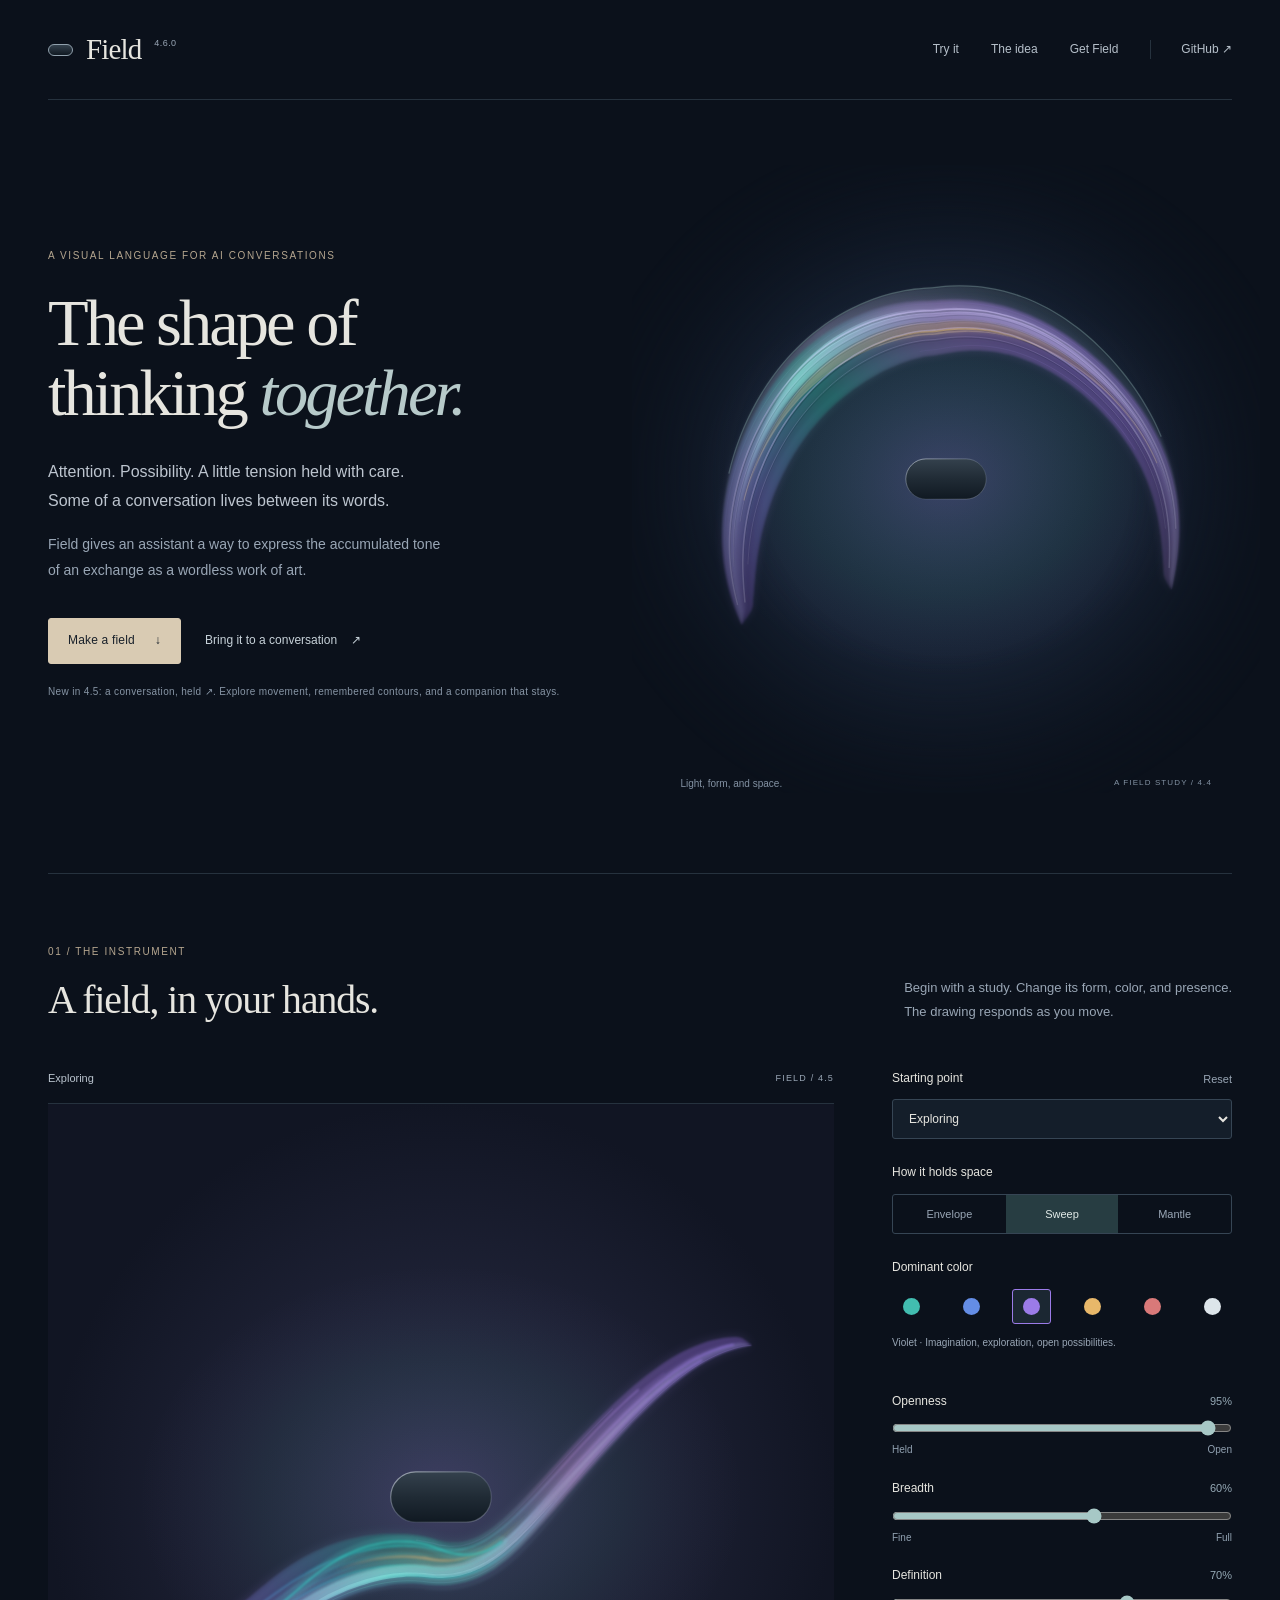
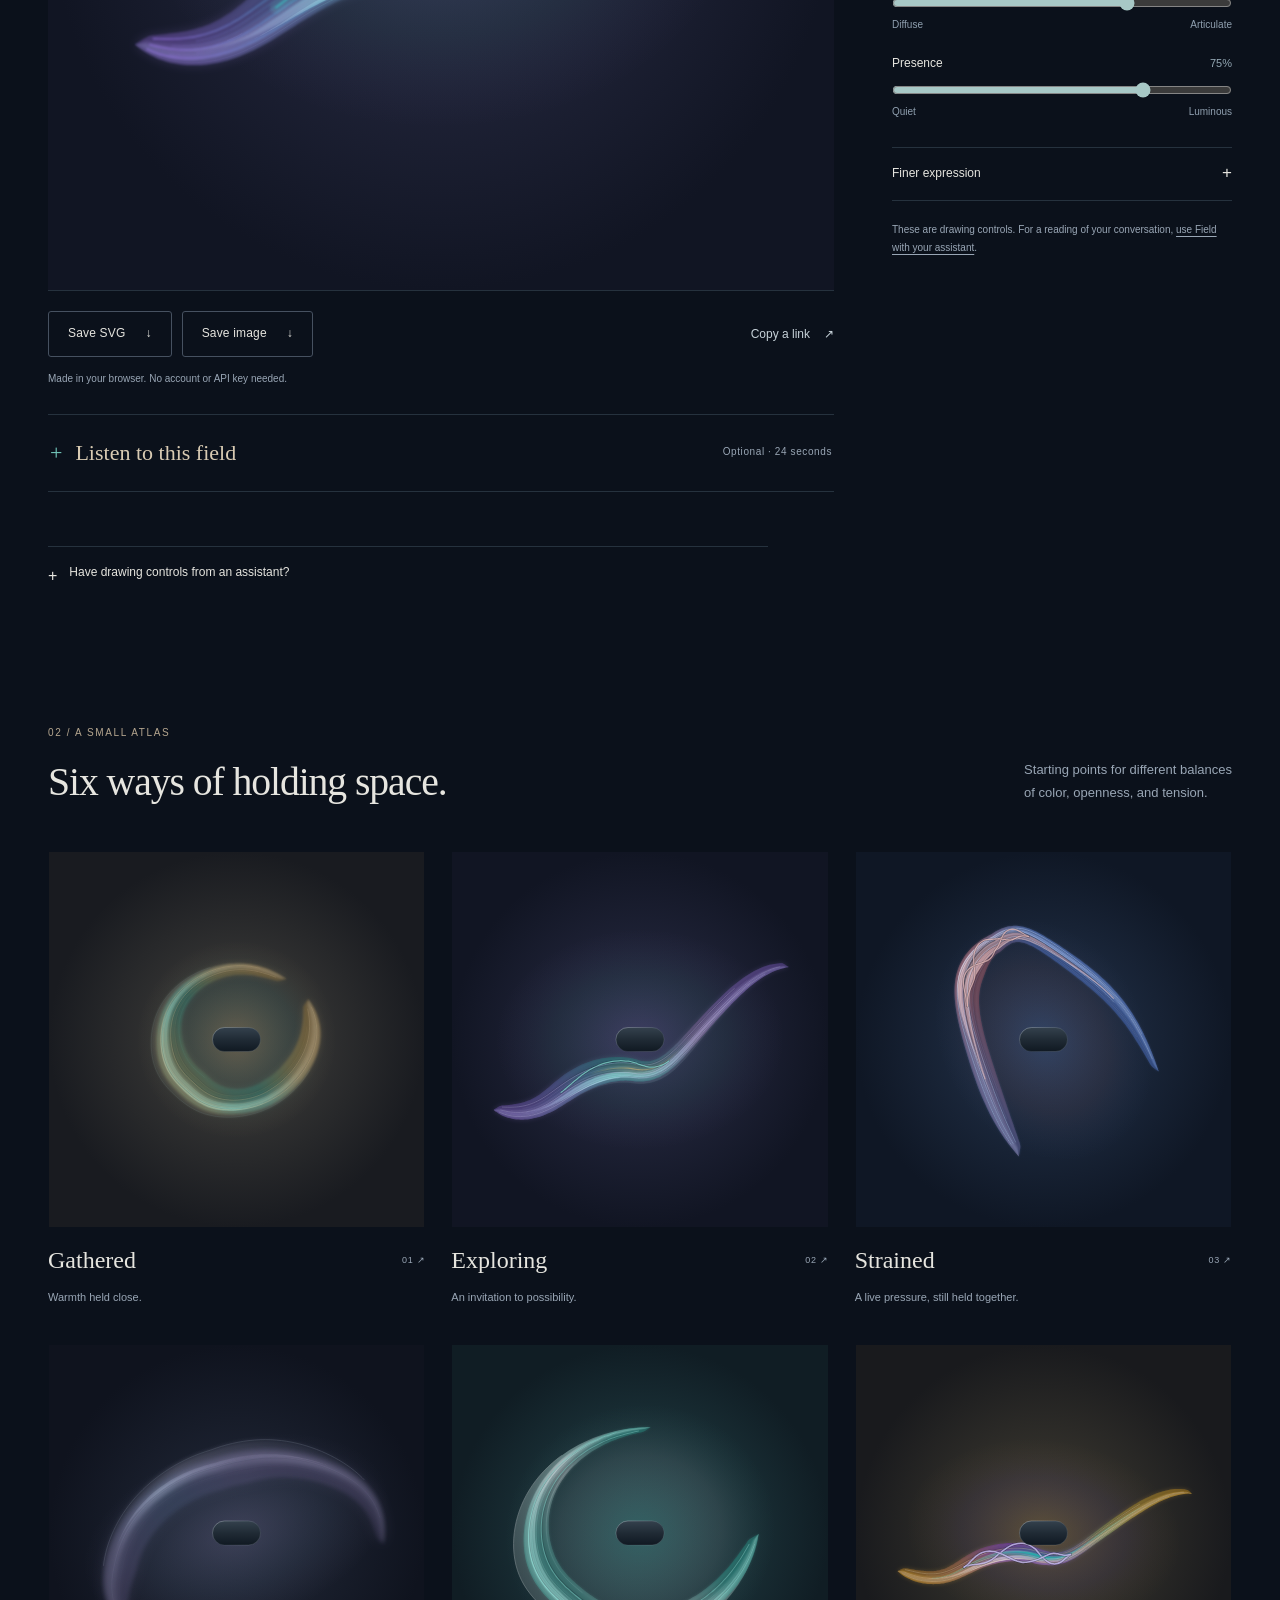
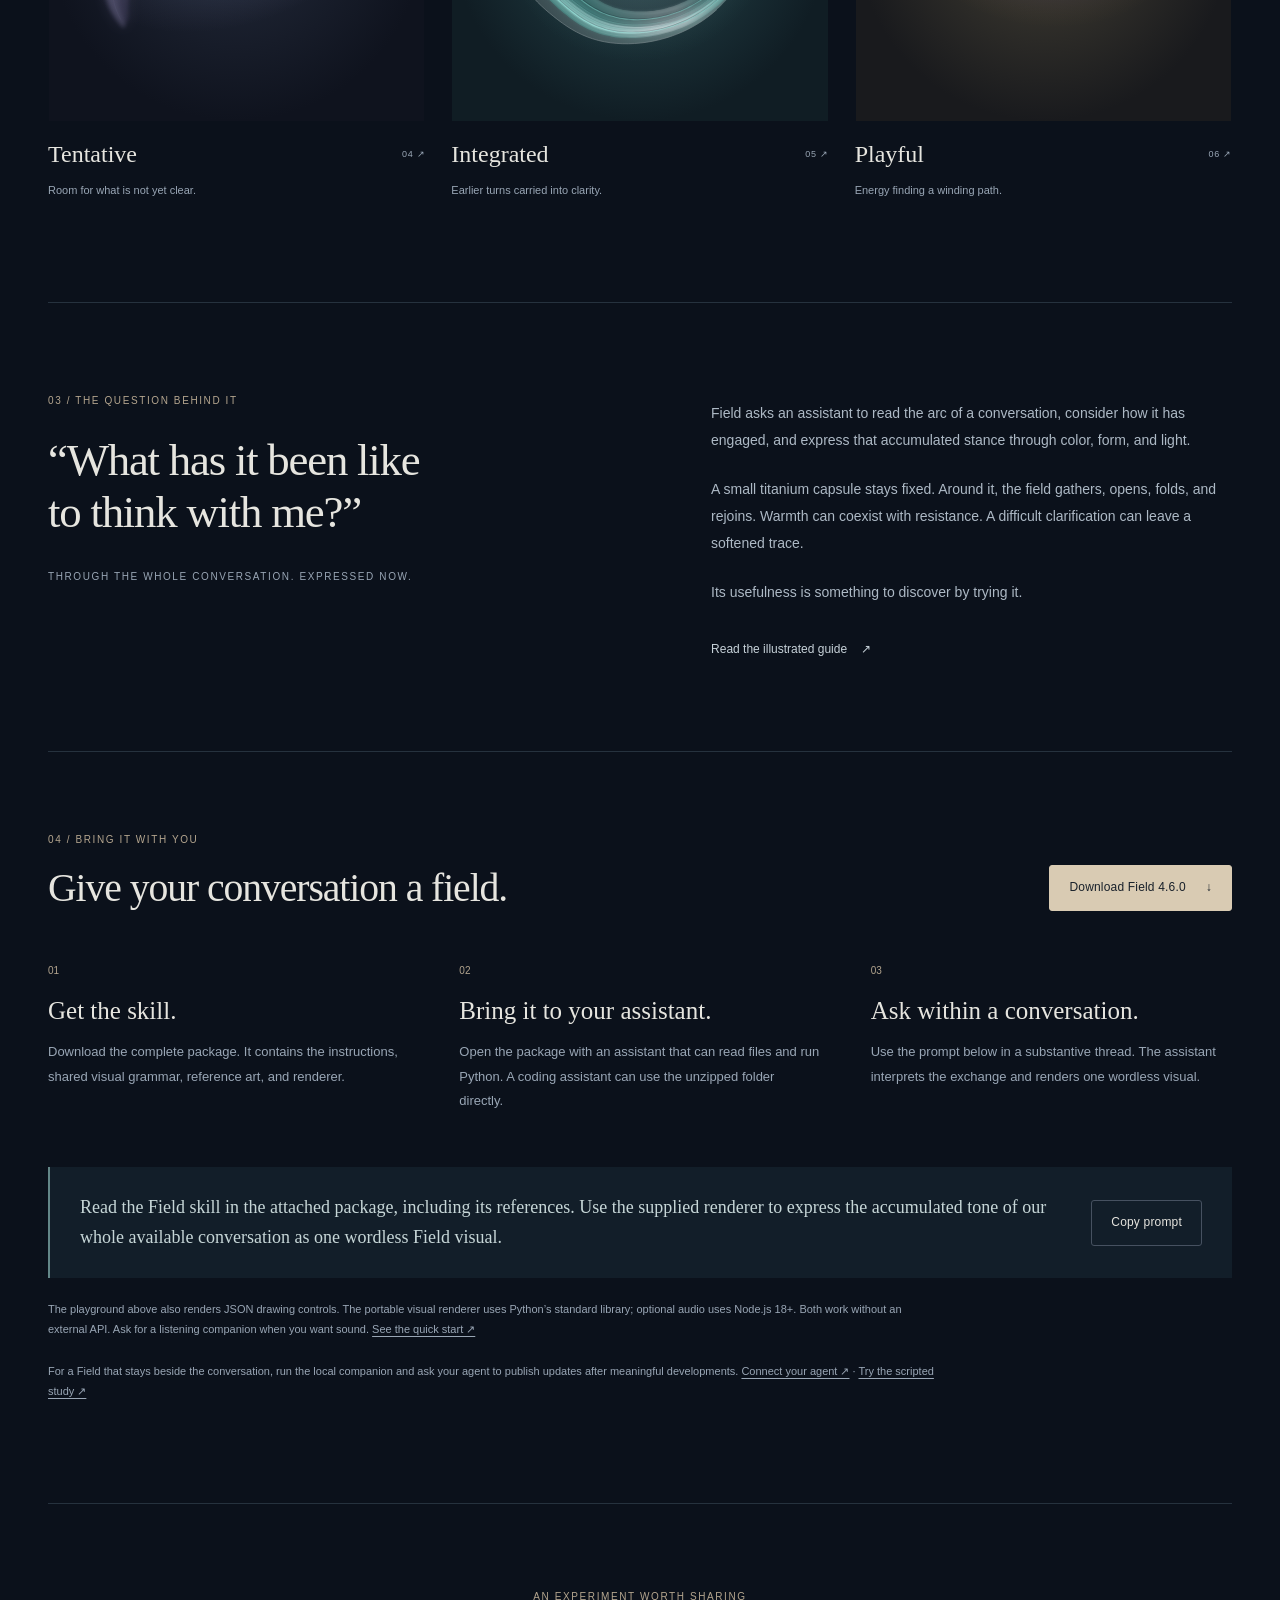
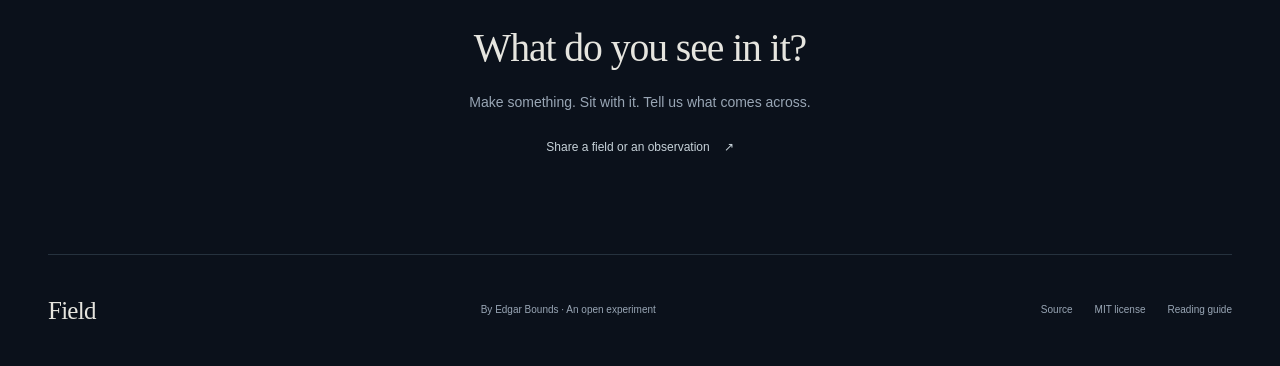
==== commit bf6b84d8: "Draw rendering revision 4.5: the field is read first, its marks second Revision 4.4 drew its marks a" ====
--- a/docs/index.html
+++ b/docs/index.html
@@ -55,7 +55,7 @@
       <noscript><p class="notice">Enable JavaScript to use the live controls. You can still view the studies below and download the Field skill.</p></noscript>
       <div class="instrument">
         <div class="art-column">
-          <div class="art-heading"><span id="composition-name">Exploring</span><span>FIELD / 4.4</span></div>
+          <div class="art-heading"><span id="composition-name">Exploring</span><span>FIELD / 4.5</span></div>
           <div class="art-frame"><img id="field-image" src="site/studies/exploring.svg" width="1000" height="1000" alt="The current Field composition: an open violet and teal sweep."></div>
           <div class="art-actions">
             <button id="save-svg" class="button" type="button" disabled>Save SVG <span aria-hidden="true">↓</span></button>
@@ -73,7 +73,7 @@
               <progress id="audio-progress" max="24" value="0" aria-label="Listening progress"></progress>
               <div class="listening-volume"><label for="audio-volume">Volume</label><input id="audio-volume" type="range" min="0" max="1" step=".01" value=".55"><output id="audio-volume-value" for="audio-volume">55%</output></div>
               <p id="audio-status" class="audio-status" role="status" aria-live="polite">Sound begins only when you press Listen.</p>
-              <p class="listening-note">A center that returns, unfolding voices, a trace that lingers. Changes to the field are heard on your next listen. <a href="listening.html">About the sound ↗</a></p>
+              <p class="listening-note">A steady center, unfolding voices, a trace that lingers. Changes to the field are heard on your next listen. <a href="listening.html">About the sound ↗</a></p>
             </div>
           </details>
         </div>
@@ -117,7 +117,7 @@
 
     <section id="about" class="about wrap" aria-labelledby="about-title">
       <div><p class="eyebrow">03 / The question behind it</p><h2 id="about-title">“What has it been like<br>to think with me?”</h2><span class="small-caps">Through the whole conversation. Expressed now.</span></div>
-      <div class="about-copy"><p>Field asks an assistant to read the arc of a conversation, consider how it has engaged, and express that accumulated stance through color, form, and light.</p><p>A small titanium capsule stays fixed. Around it, the field gathers, opens, folds, and rejoins. Warmth can coexist with resistance. A difficult clarification can leave a softened trace.</p><p>The expression draws on the fullest context and reflective understanding its host permits. Field makes no claim to directly measure internal state or the quality of an answer. Its usefulness is something to discover by trying it.</p><a class="text-link" href="field-guide.pdf">Read the illustrated guide <span aria-hidden="true">↗</span></a></div>
+      <div class="about-copy"><p>Field asks an assistant to read the arc of a conversation, consider how it has engaged, and express that accumulated stance through color, form, and light.</p><p>A small titanium capsule stays fixed. Around it, the field gathers, opens, folds, and rejoins. Warmth can coexist with resistance. A difficult clarification can leave a softened trace.</p><p>Its usefulness is something to discover by trying it.</p><a class="text-link" href="field-guide.pdf">Read the illustrated guide <span aria-hidden="true">↗</span></a></div>
     </section>
 
     <section id="use" class="get-field wrap" aria-labelledby="use-title">
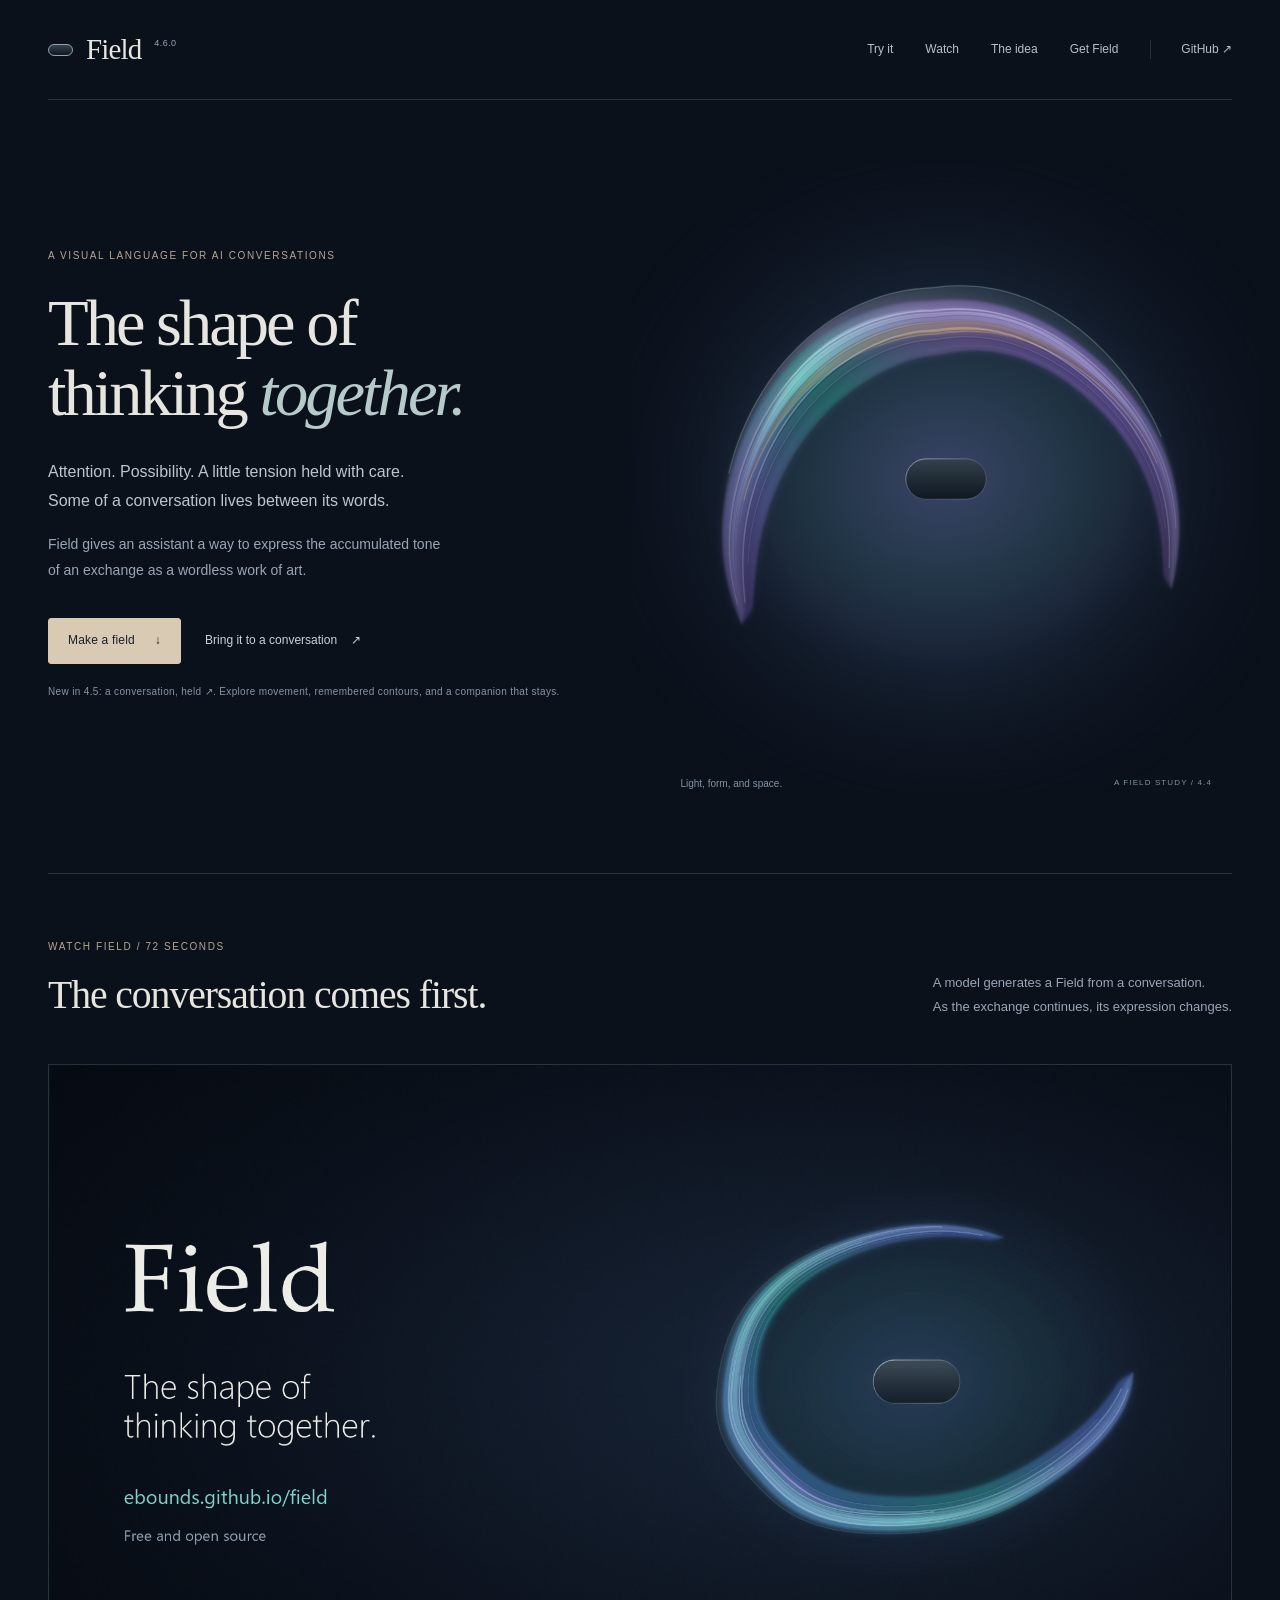
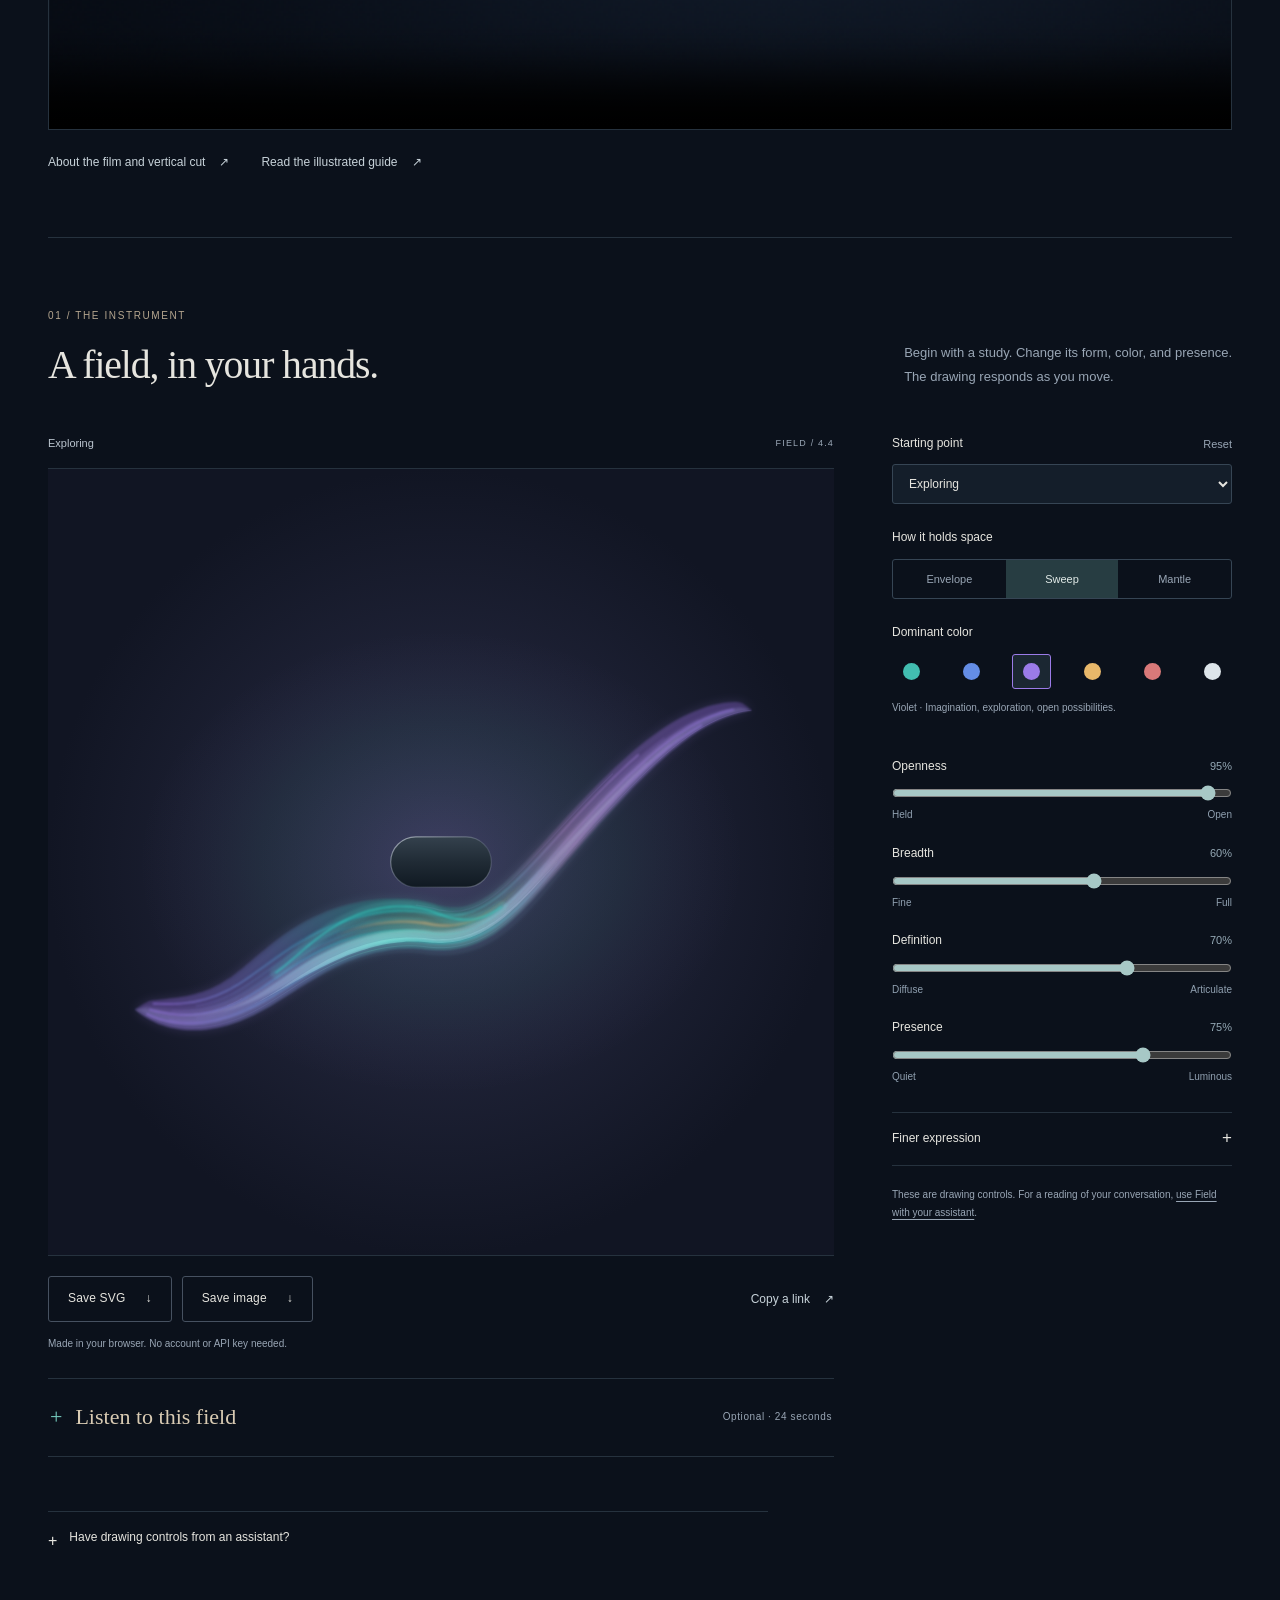
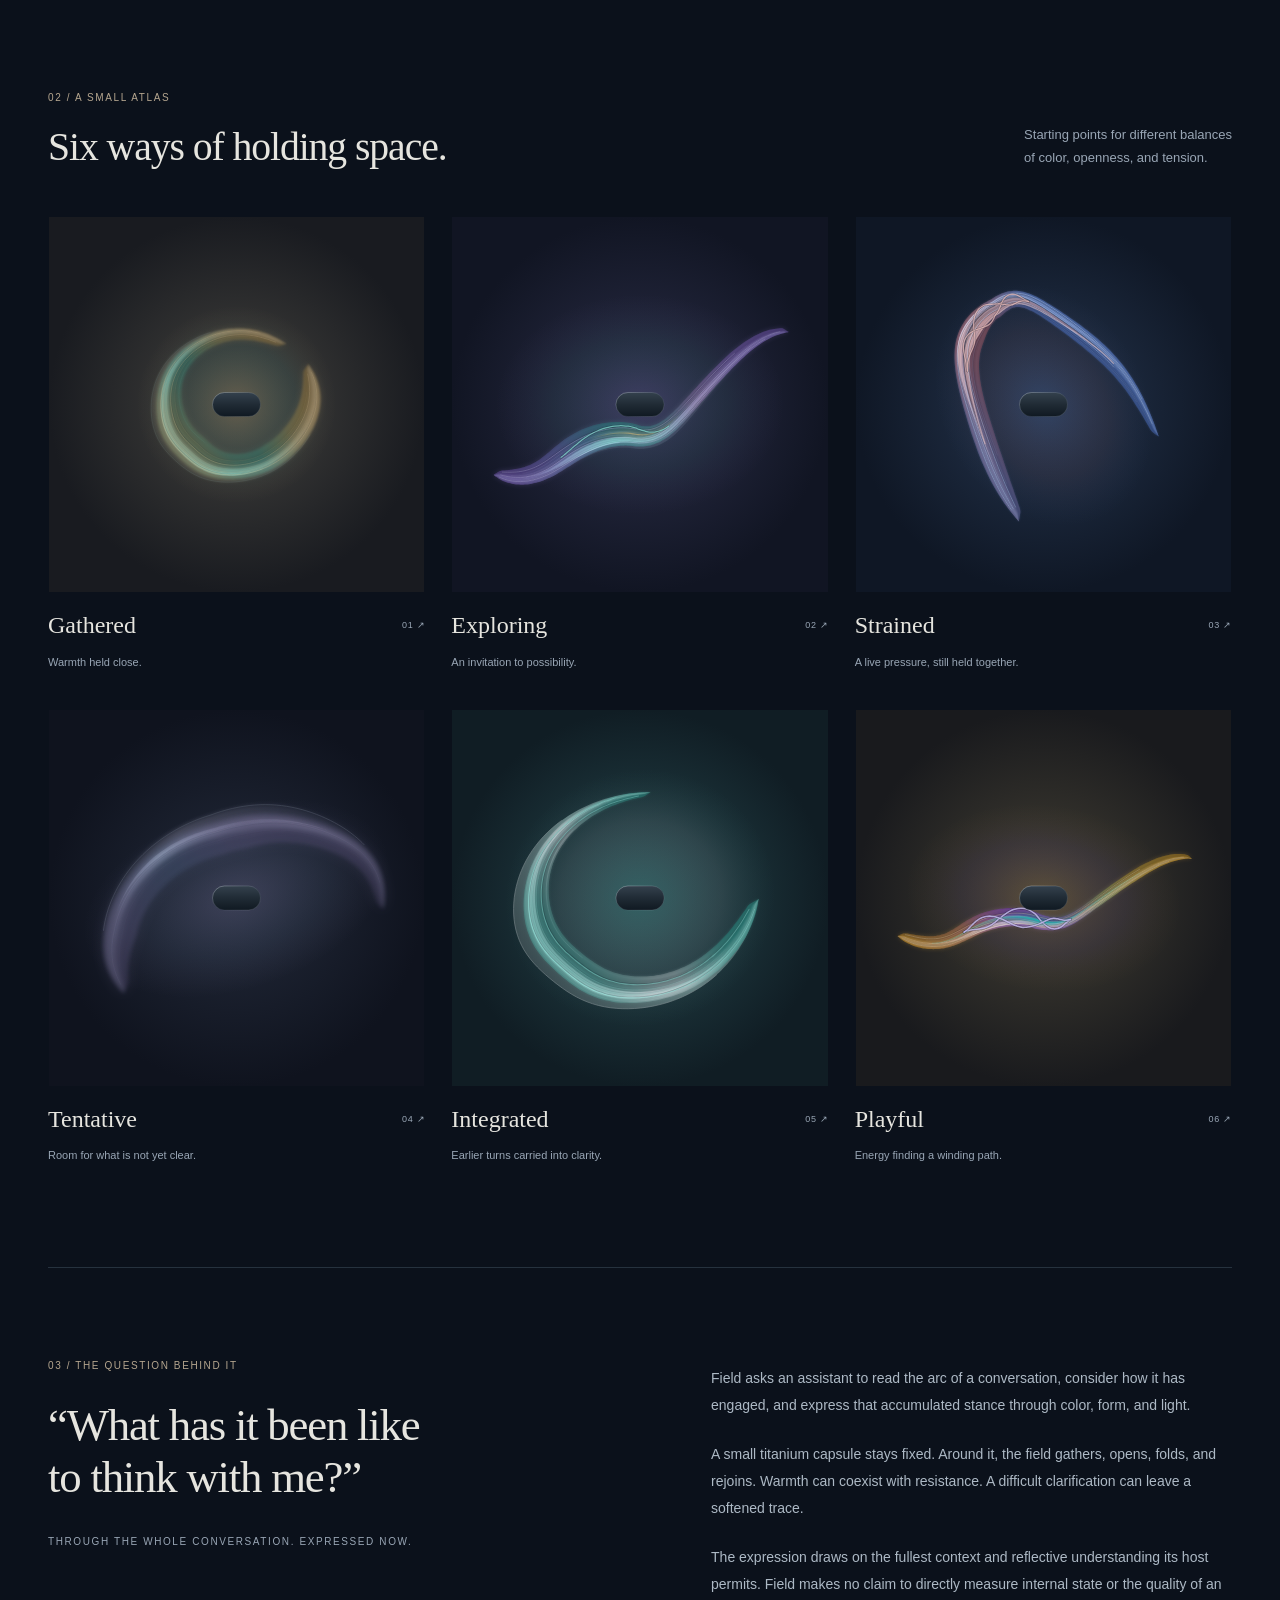
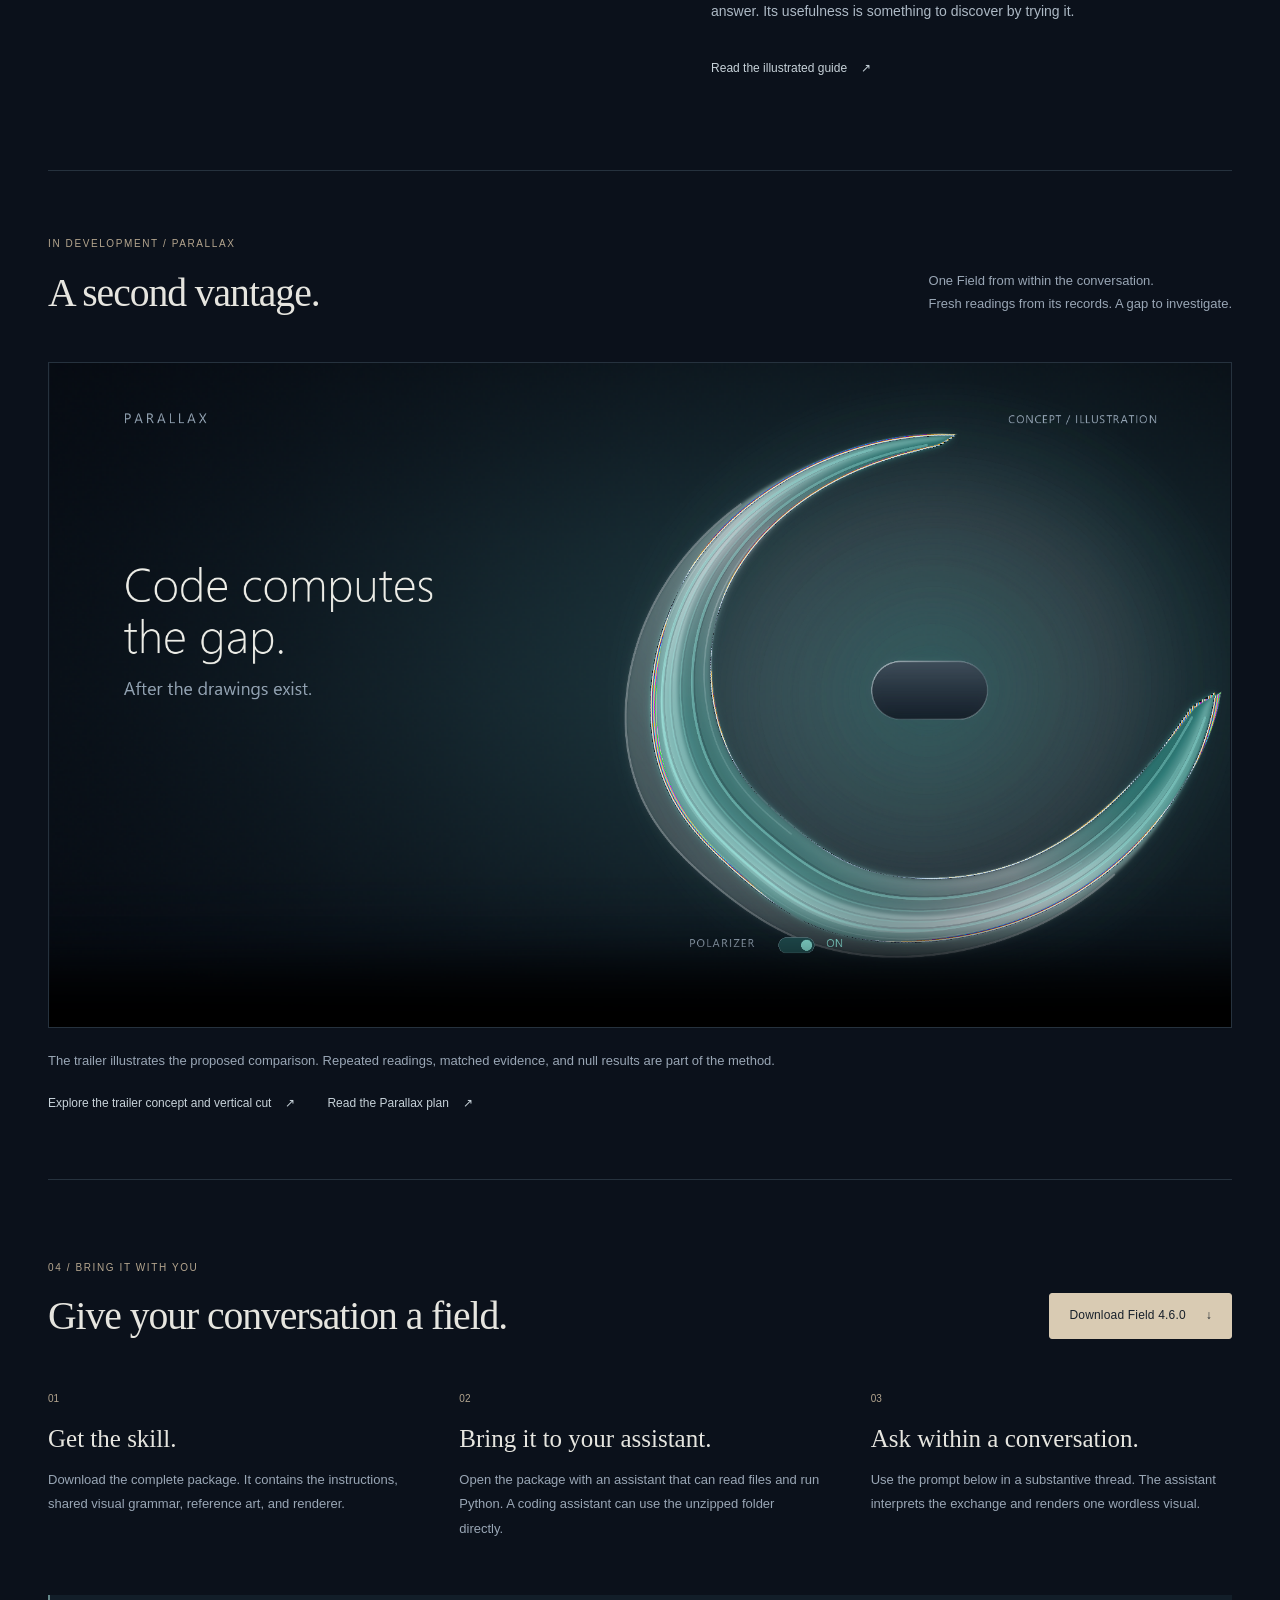
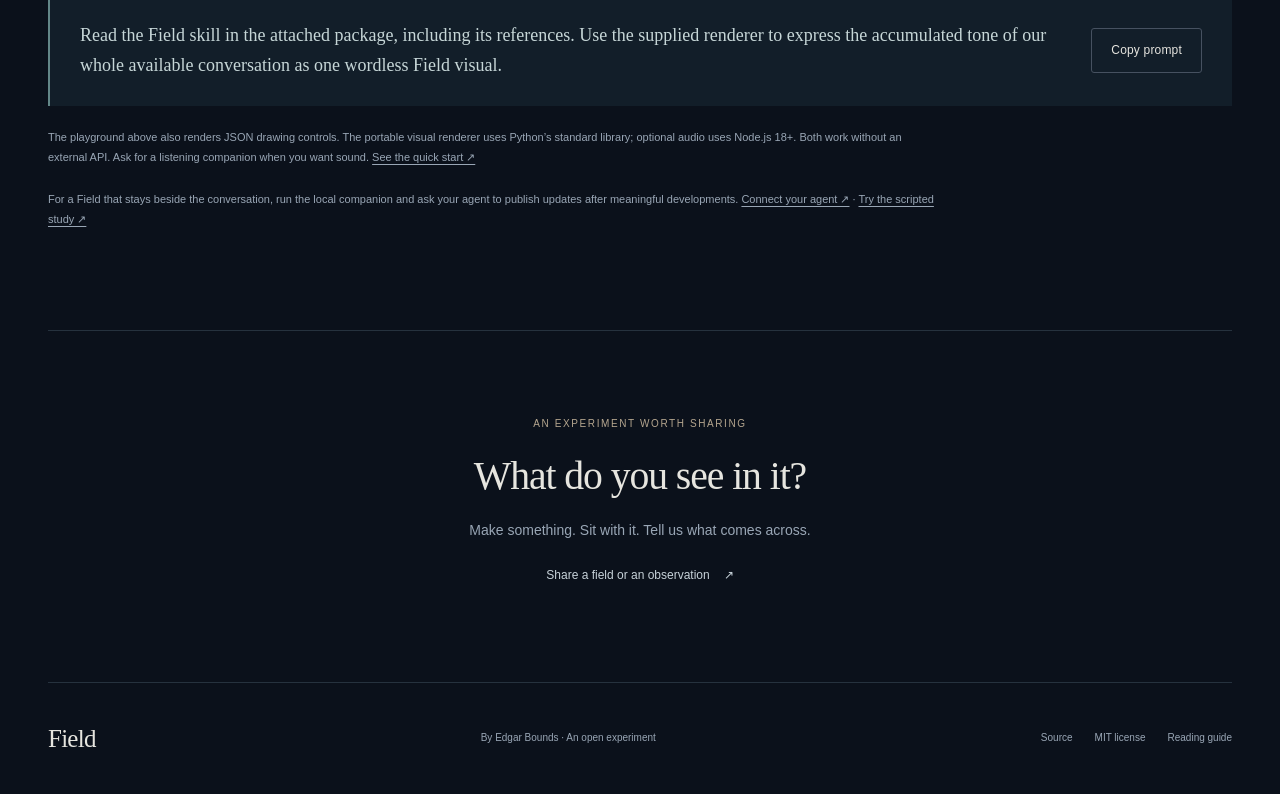
==== commit 6fa041f2: "Publish Field intro and Parallax films" ====
--- a/docs/index.html
+++ b/docs/index.html
@@ -28,7 +28,7 @@
   <header class="site-header wrap">
     <a class="wordmark" href="./" aria-label="Field home"><span class="capsule" aria-hidden="true"></span>Field<span class="version">4.6.0</span></a>
     <nav aria-label="Main navigation">
-      <a href="#playground">Try it</a><a href="#about">The idea</a><a href="#use">Get Field</a><a class="source-link" href="https://github.com/ebounds/field">GitHub <span aria-hidden="true">↗</span></a>
+      <a href="#playground">Try it</a><a href="#intro">Watch</a><a href="#about">The idea</a><a href="#use">Get Field</a><a class="source-link" href="https://github.com/ebounds/field">GitHub <span aria-hidden="true">↗</span></a>
     </nav>
   </header>
   <main>
@@ -47,6 +47,17 @@
       </figure>
     </section>
 
+    <section id="intro" class="film-section wrap" aria-labelledby="intro-title">
+      <div class="section-heading"><div><p class="eyebrow">Watch Field / 72 seconds</p><h2 id="intro-title">The conversation comes first.</h2></div><p>A model generates a Field from a conversation.<br> As the exchange continues, its expression changes.</p></div>
+      <video id="intro-film" class="film-player" width="1920" height="1080" controls preload="none" playsinline poster="videos/field-intro-v6-poster-wide.png" aria-label="The conversation comes first. — wide film">
+        <source src="videos/field-intro-v6-wide.mp4" type="video/mp4">
+        <source src="videos/field-intro-v6-wide.webm" type="video/webm">
+        <track kind="captions" label="English" srclang="en" src="videos/field-intro-v6-captions.vtt">
+        <p><a href="videos/field-intro-v6-wide.mp4">Watch or download the film</a>.</p>
+      </video>
+      <div class="film-links"><a class="text-link" href="intro.html">About the film and vertical cut <span aria-hidden="true">↗</span></a><a class="text-link" href="field-guide.pdf">Read the illustrated guide <span aria-hidden="true">↗</span></a></div>
+    </section>
+
     <section id="playground" class="playground wrap" aria-labelledby="playground-title">
       <div class="section-heading">
         <div><p class="eyebrow">01 / The instrument</p><h2 id="playground-title">A field, in your hands.</h2></div>
@@ -55,7 +66,7 @@
       <noscript><p class="notice">Enable JavaScript to use the live controls. You can still view the studies below and download the Field skill.</p></noscript>
       <div class="instrument">
         <div class="art-column">
-          <div class="art-heading"><span id="composition-name">Exploring</span><span>FIELD / 4.5</span></div>
+          <div class="art-heading"><span id="composition-name">Exploring</span><span>FIELD / 4.4</span></div>
           <div class="art-frame"><img id="field-image" src="site/studies/exploring.svg" width="1000" height="1000" alt="The current Field composition: an open violet and teal sweep."></div>
           <div class="art-actions">
             <button id="save-svg" class="button" type="button" disabled>Save SVG <span aria-hidden="true">↓</span></button>
@@ -117,7 +128,19 @@
 
     <section id="about" class="about wrap" aria-labelledby="about-title">
       <div><p class="eyebrow">03 / The question behind it</p><h2 id="about-title">“What has it been like<br>to think with me?”</h2><span class="small-caps">Through the whole conversation. Expressed now.</span></div>
-      <div class="about-copy"><p>Field asks an assistant to read the arc of a conversation, consider how it has engaged, and express that accumulated stance through color, form, and light.</p><p>A small titanium capsule stays fixed. Around it, the field gathers, opens, folds, and rejoins. Warmth can coexist with resistance. A difficult clarification can leave a softened trace.</p><p>Its usefulness is something to discover by trying it.</p><a class="text-link" href="field-guide.pdf">Read the illustrated guide <span aria-hidden="true">↗</span></a></div>
+      <div class="about-copy"><p>Field asks an assistant to read the arc of a conversation, consider how it has engaged, and express that accumulated stance through color, form, and light.</p><p>A small titanium capsule stays fixed. Around it, the field gathers, opens, folds, and rejoins. Warmth can coexist with resistance. A difficult clarification can leave a softened trace.</p><p>The expression draws on the fullest context and reflective understanding its host permits. Field makes no claim to directly measure internal state or the quality of an answer. Its usefulness is something to discover by trying it.</p><a class="text-link" href="field-guide.pdf">Read the illustrated guide <span aria-hidden="true">↗</span></a></div>
+    </section>
+
+    <section id="parallax" class="film-section wrap" aria-labelledby="parallax-title">
+      <div class="section-heading"><div><p class="eyebrow">In development / Parallax</p><h2 id="parallax-title">A second vantage.</h2></div><p>One Field from within the conversation.<br> Fresh readings from its records. A gap to investigate.</p></div>
+      <video id="parallax-film" class="film-player" width="1920" height="1080" controls preload="none" playsinline poster="videos/parallax-v1-poster-wide.png" aria-label="Two views. One conversation. — wide film">
+        <source src="videos/parallax-v1-wide.mp4" type="video/mp4">
+        <source src="videos/parallax-v1-wide.webm" type="video/webm">
+        <track kind="captions" label="English" srclang="en" src="videos/parallax-v1-captions-wide.vtt">
+        <p><a href="videos/parallax-v1-wide.mp4">Watch or download the film</a>.</p>
+      </video>
+      <p class="film-note">The trailer illustrates the proposed comparison. Repeated readings, matched evidence, and null results are part of the method.</p>
+      <div class="film-links"><a class="text-link" href="parallax-trailer.html">Explore the trailer concept and vertical cut <span aria-hidden="true">↗</span></a><a class="text-link" href="https://github.com/ebounds/field/pull/1">Read the Parallax plan <span aria-hidden="true">↗</span></a></div>
     </section>
 
     <section id="use" class="get-field wrap" aria-labelledby="use-title">
--- a/docs/site/style.css
+++ b/docs/site/style.css
@@ -949,7 +949,7 @@
     padding:45px 0 35px
   }
   .instrument {
-    grid-template-columns:1fr;
+    grid-template-columns:minmax(0,1fr);
     gap:32px
   }
   .art-frame {
@@ -1155,3 +1155,23 @@
     scroll-margin-top:220px
   }
 }
+
+/* The approved films: opt-in playback, with captions and native controls. */
+.film-section{padding:65px 0;border-top:1px solid var(--line)}
+.film-player{display:block;width:100%;height:auto;aspect-ratio:16/9;max-width:100%;background:var(--bg);border:1px solid var(--line)}
+.film-player.film-vertical{width:min(100%,380px);aspect-ratio:9/16}
+.film-links{display:flex;flex-wrap:wrap;gap:18px 32px;margin-top:22px}
+.film-note{max-width:780px;font-size:13px;color:var(--muted);margin:22px 0 0}
+.film-page{padding:65px 0 80px}.film-page>h1{max-width:1000px}.film-page>.film-lead{max-width:820px;color:var(--muted);font-size:16px;margin-bottom:36px}
+.film-page-section{padding-top:48px;margin-top:48px;border-top:1px solid var(--line)}
+.film-page-section>h2{margin-bottom:24px}.film-page-section>p{max-width:810px;color:var(--muted)}
+.film-reading{display:grid;grid-template-columns:repeat(3,minmax(0,1fr));gap:24px;margin-top:30px}.film-reading h3{font-size:23px}.film-reading p{font-size:13px;color:var(--muted)}
+.film-context{max-width:900px;padding-top:28px;margin-top:40px;border-top:1px solid var(--line);color:var(--muted);font-size:13px}.film-context summary{cursor:pointer;color:var(--text)}.film-context p{margin-top:18px}
+.trailer-concept{position:relative;max-width:650px;aspect-ratio:1;overflow:hidden;background:var(--bg);border:1px solid var(--line)}
+.trailer-concept-art{position:absolute;inset:0;transform-origin:19.2% 53.8%;transition:transform 1s ease}
+.trailer-concept-art img{position:absolute;inset:0;width:100%;height:100%;object-fit:contain}
+.trailer-concept-fringes{opacity:0;transition:opacity 1s ease}.trailer-concept-art.on .trailer-concept-fringes{opacity:1}.trailer-concept-art.zoom{transform:scale(3.15)}
+.trailer-concept-label{position:absolute;top:14px;left:18px;color:#c9d9df;font-size:10px;letter-spacing:.1em;text-transform:uppercase;background:#0b111bcc;padding:5px 9px}
+.trailer-concept-controls{display:flex;flex-wrap:wrap;gap:12px;margin:20px 0}.trailer-concept-controls button[aria-pressed=true]{border-color:var(--teal);background:#244b50}
+@media(max-width:760px){.film-section{padding:42px 0}.film-links{gap:16px 24px;font-size:12px}.film-note{font-size:12px}.film-page{padding:44px 0 55px}.film-page>h1{font-size:clamp(40px,9vw,68px)}.film-page>.film-lead{font-size:14px}.film-reading{grid-template-columns:1fr;gap:8px}.film-page-section{padding-top:32px;margin-top:32px}.film-page-nav{gap:14px}.trailer-concept-controls .button{font-size:12px;padding:10px 14px}}
+@media(prefers-reduced-motion:reduce){.trailer-concept-art,.trailer-concept-fringes{transition:none}}
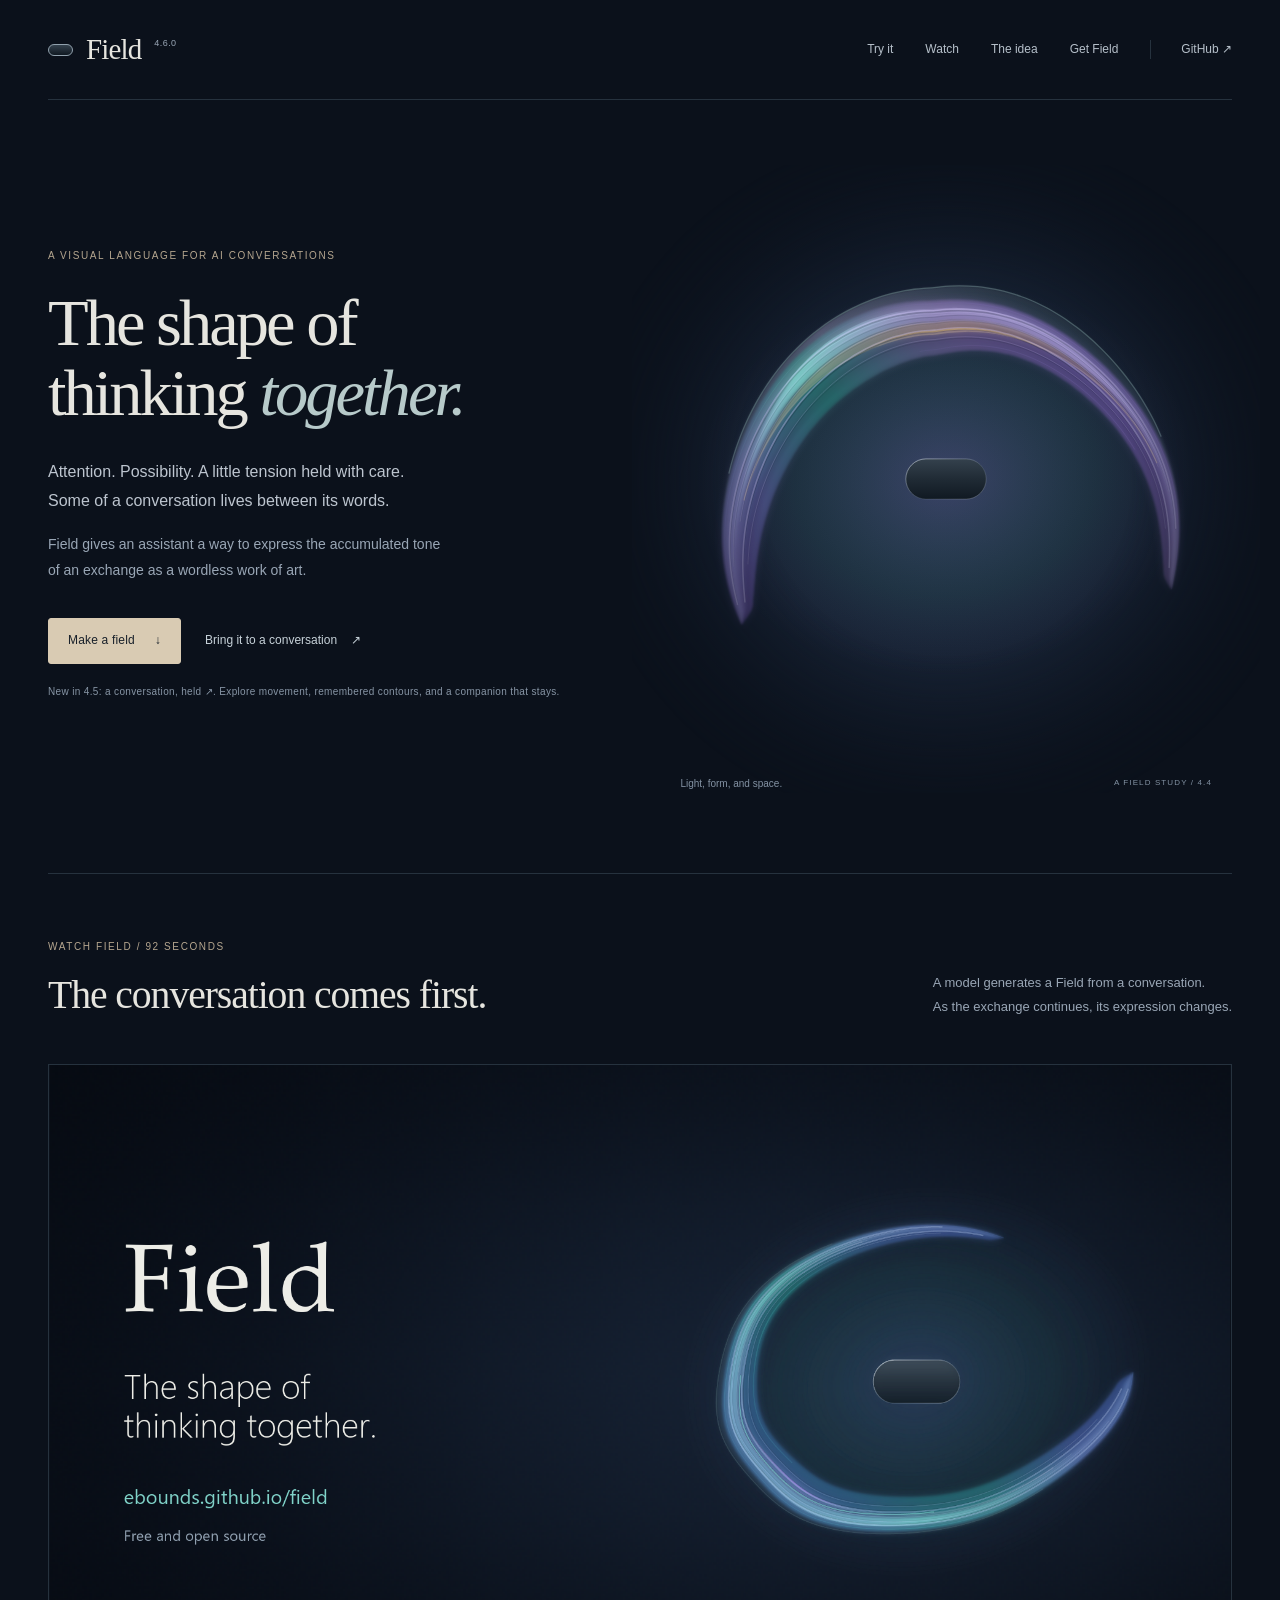
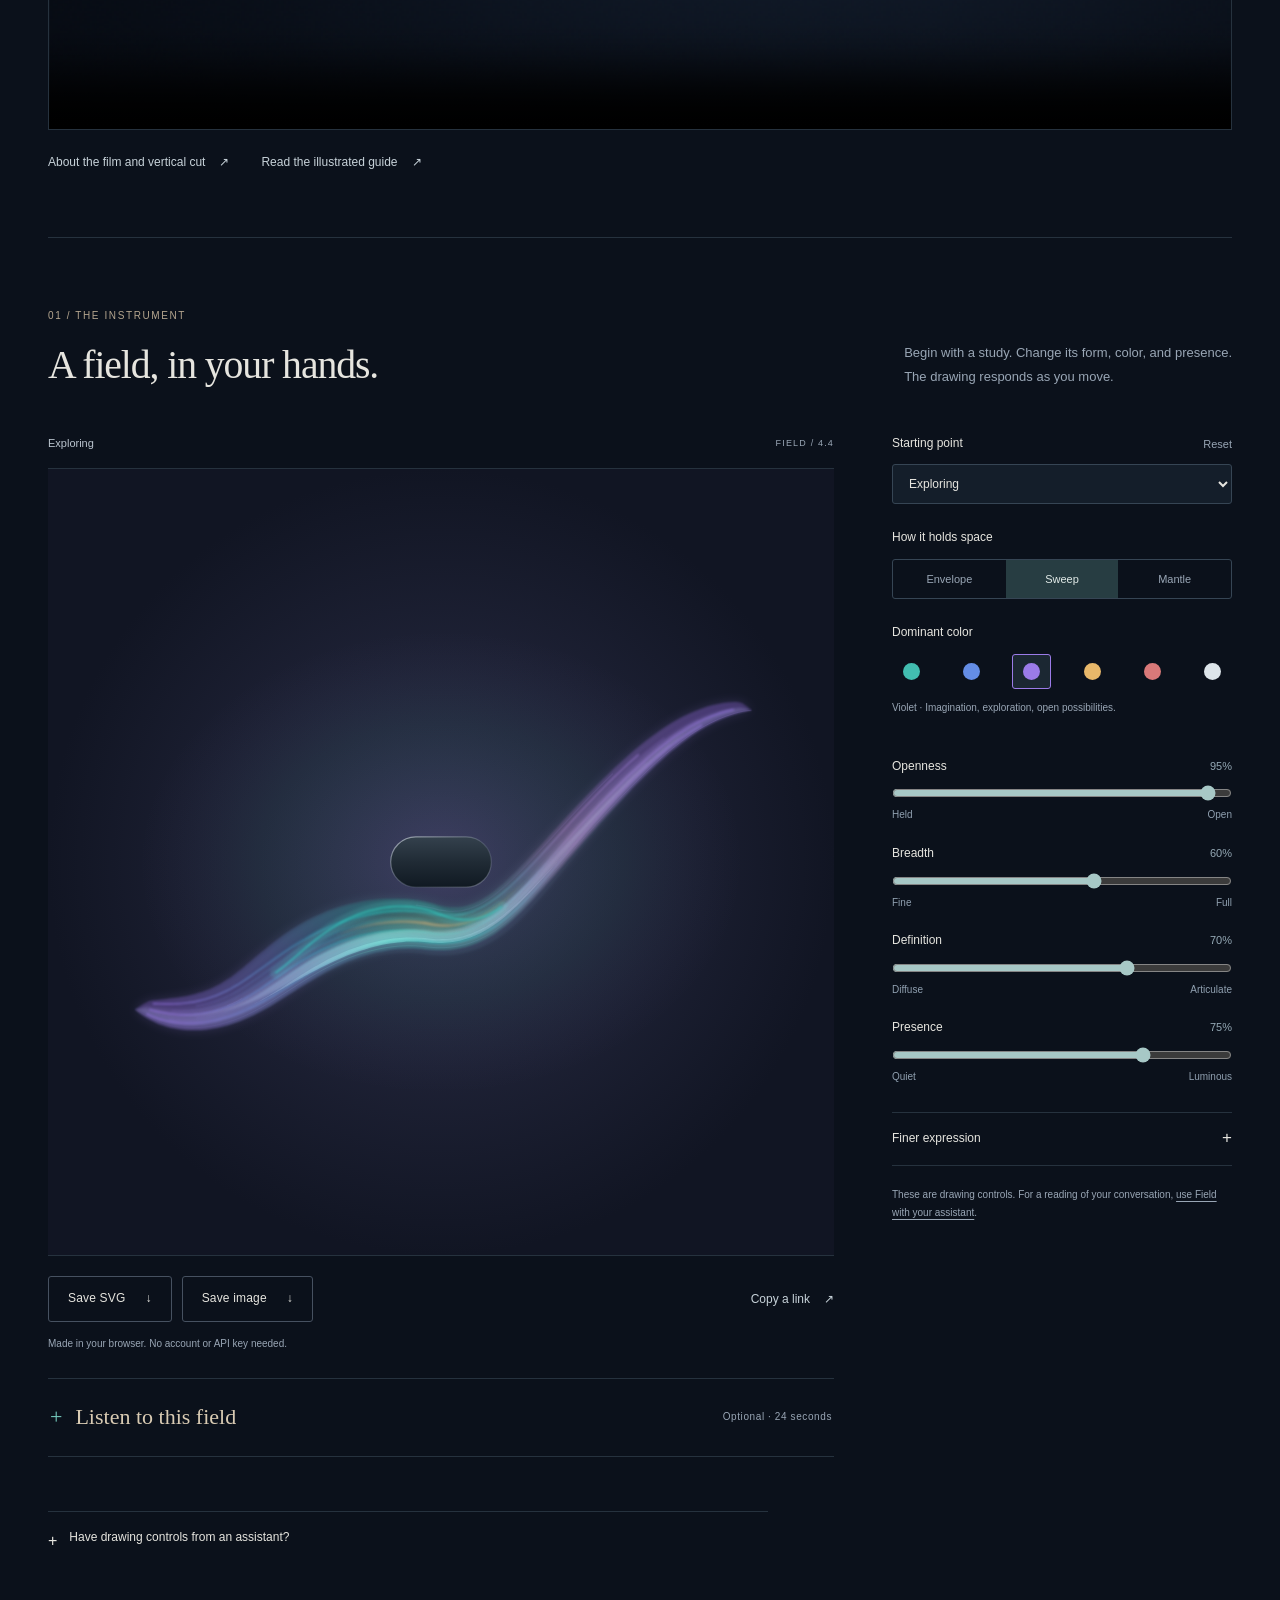
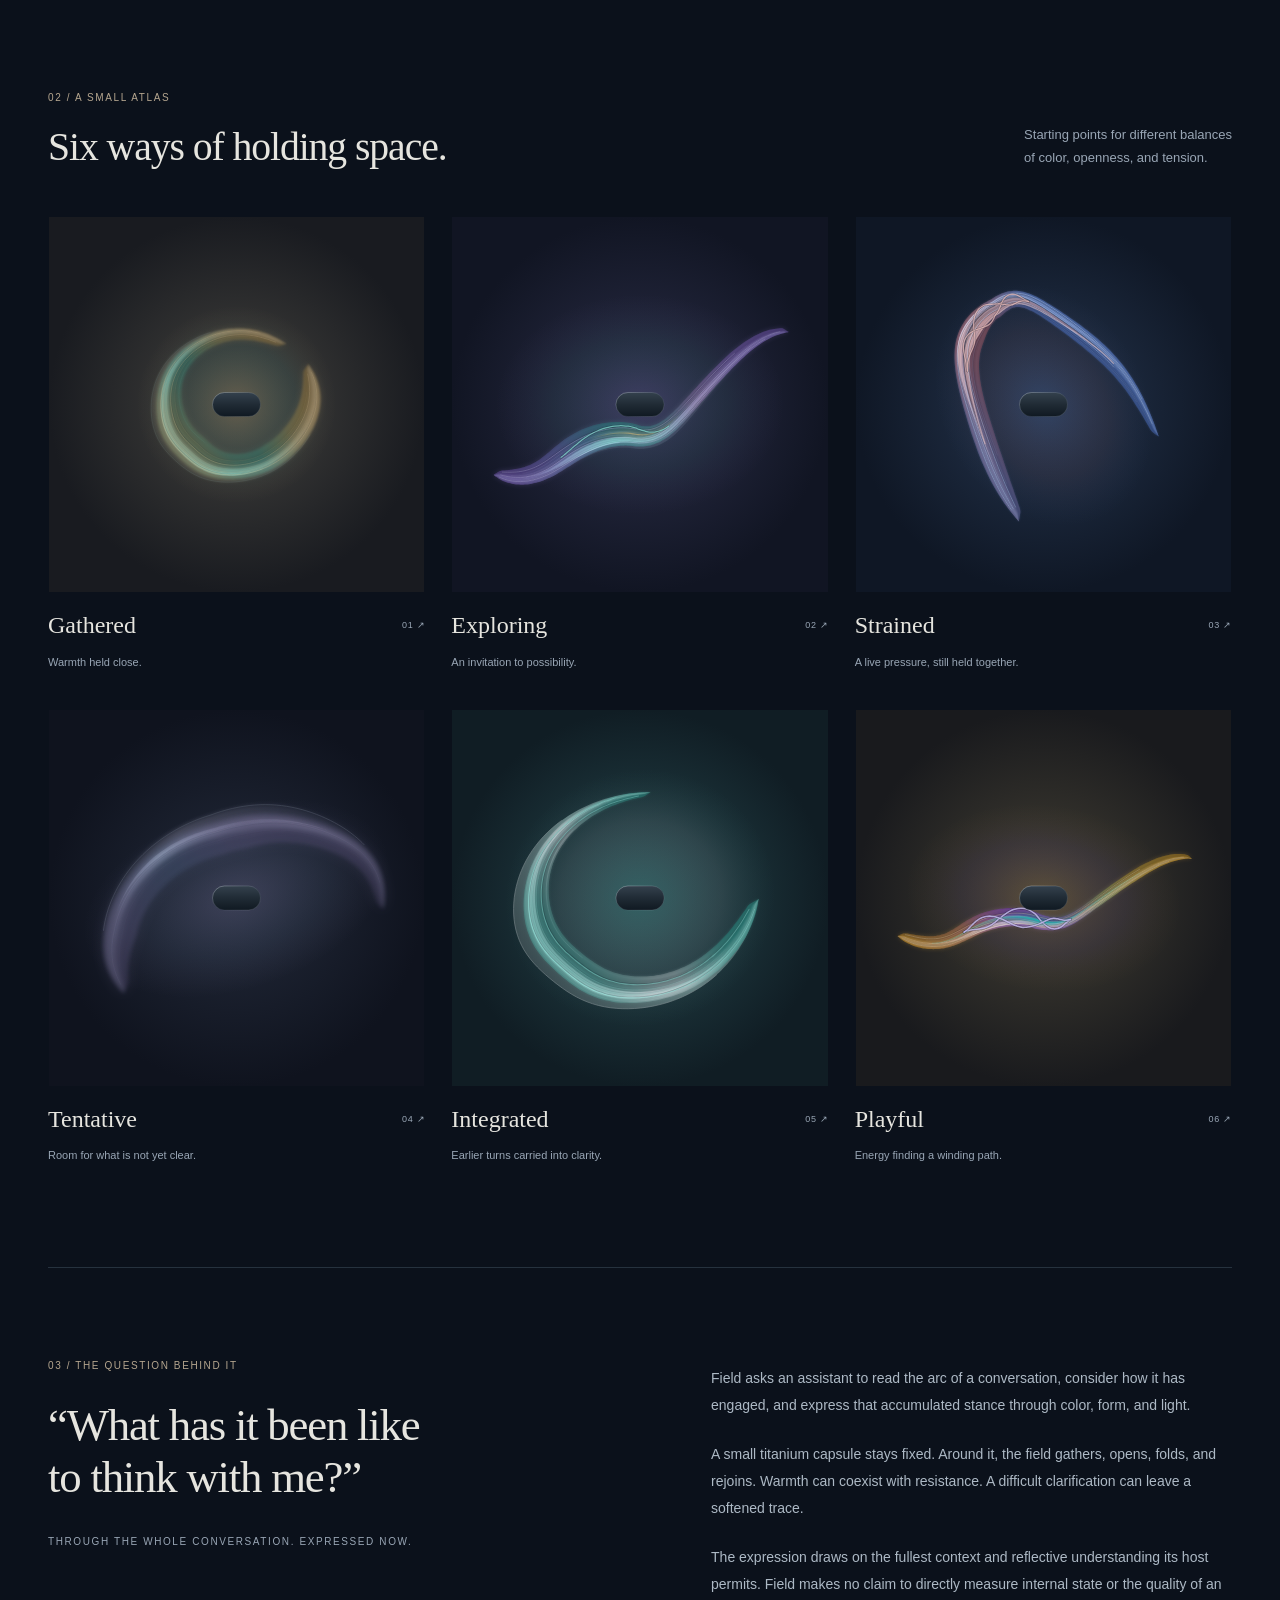
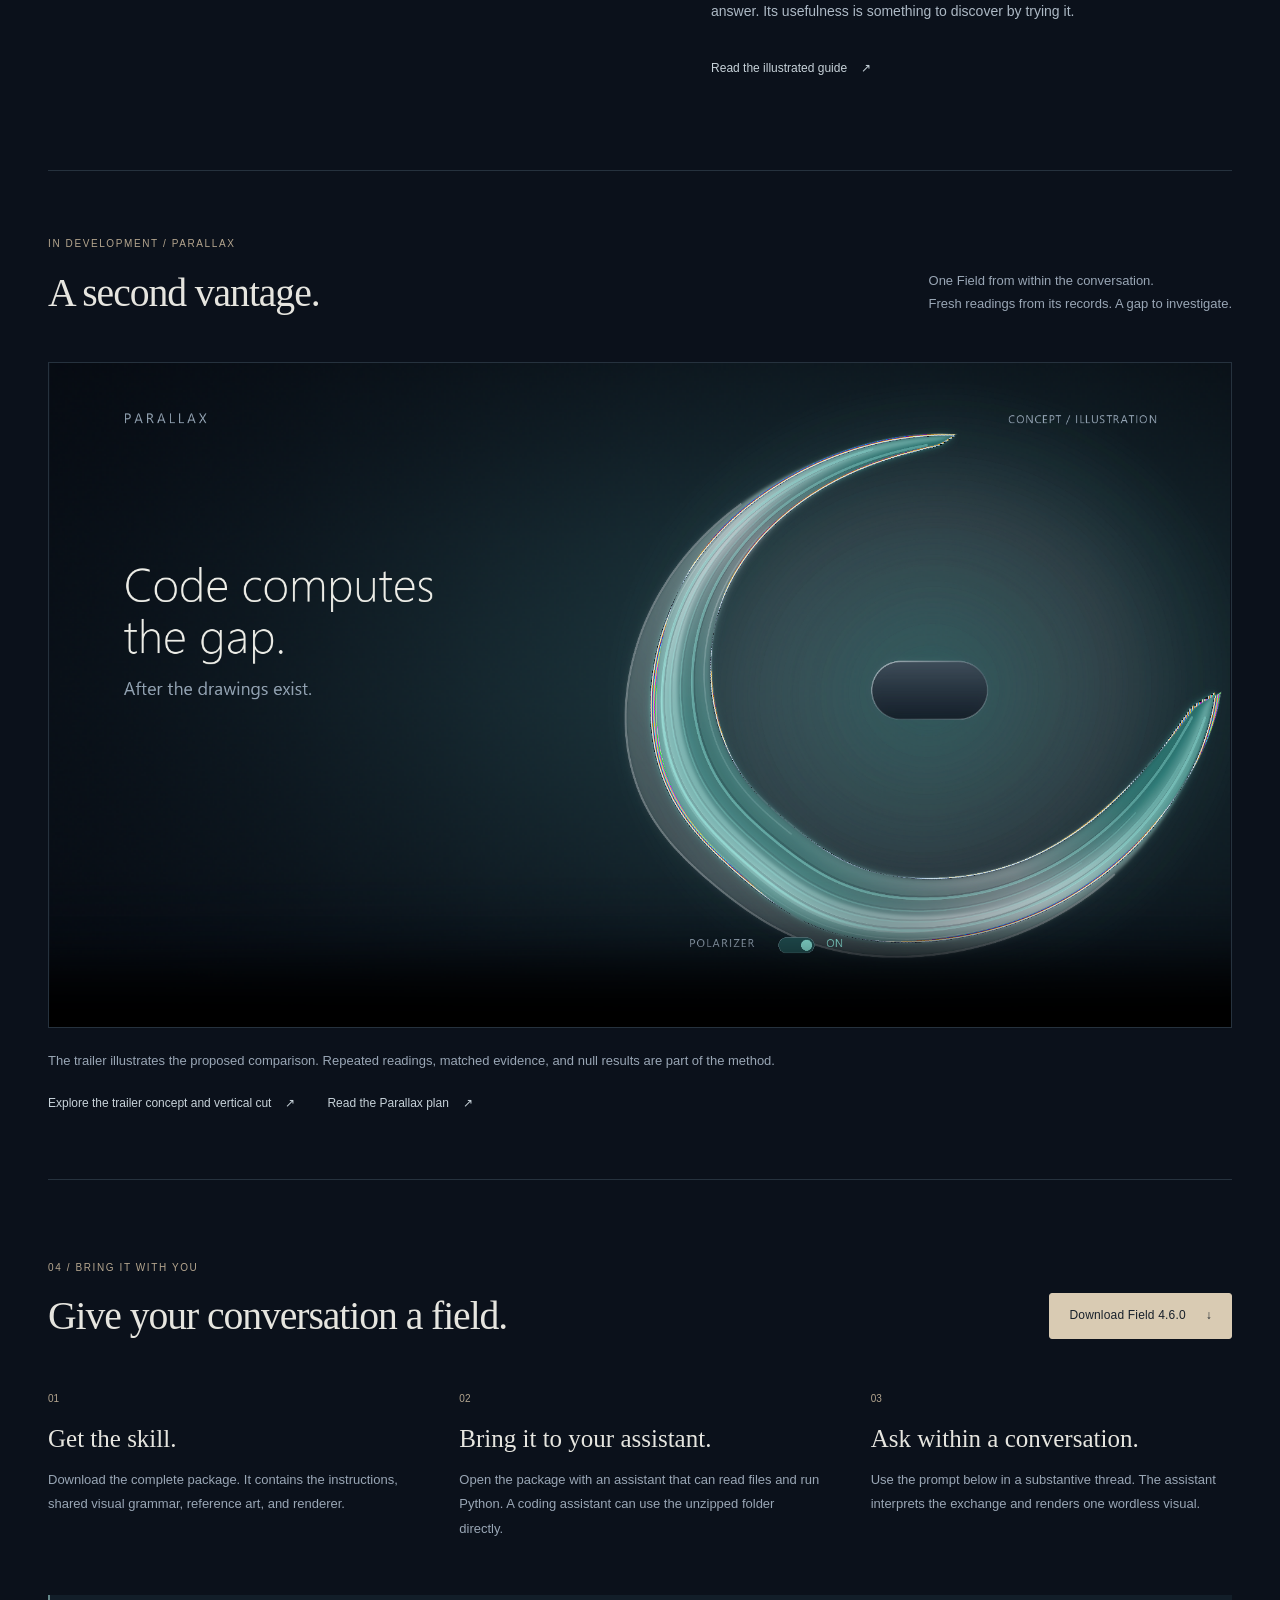
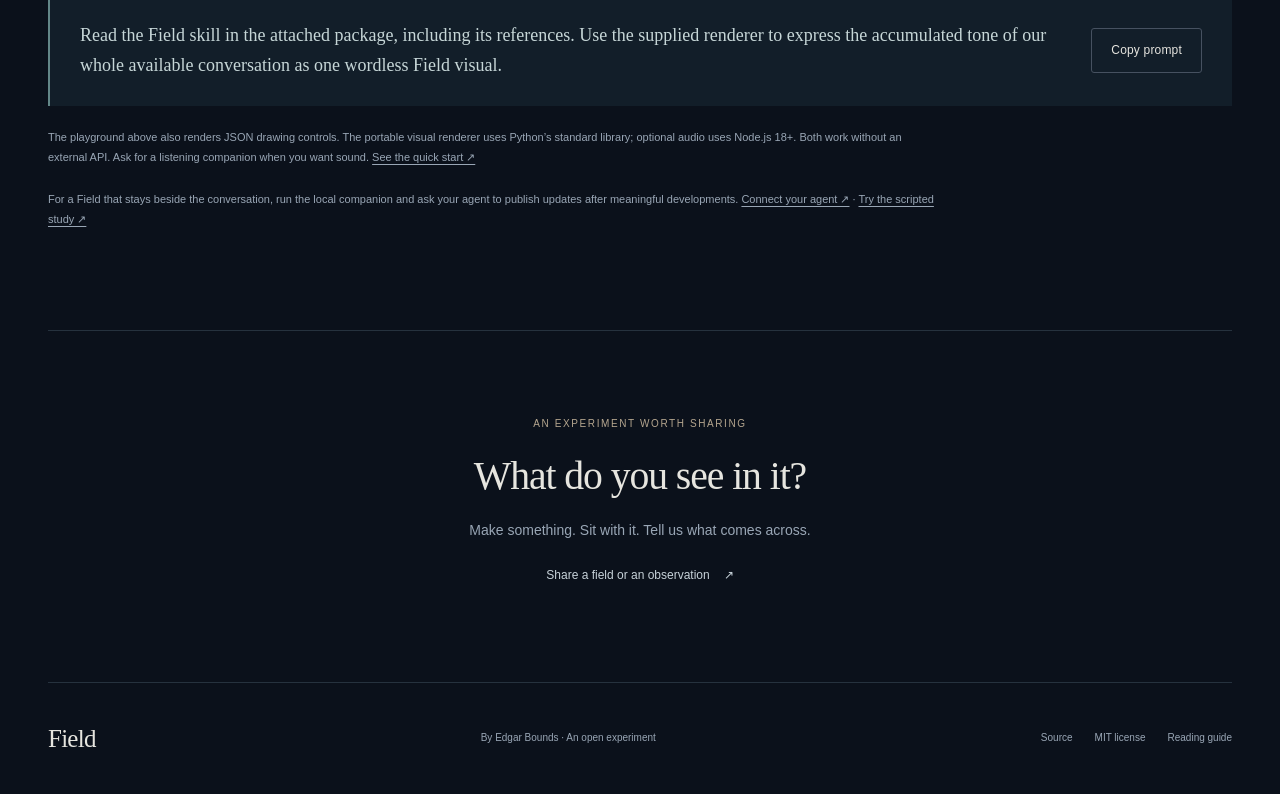
==== commit 84a8b940: "Give Field films more reading and comparison time" ====
--- a/docs/index.html
+++ b/docs/index.html
@@ -48,12 +48,12 @@
     </section>
 
     <section id="intro" class="film-section wrap" aria-labelledby="intro-title">
-      <div class="section-heading"><div><p class="eyebrow">Watch Field / 72 seconds</p><h2 id="intro-title">The conversation comes first.</h2></div><p>A model generates a Field from a conversation.<br> As the exchange continues, its expression changes.</p></div>
-      <video id="intro-film" class="film-player" width="1920" height="1080" controls preload="none" playsinline poster="videos/field-intro-v6-poster-wide.png" aria-label="The conversation comes first. — wide film">
-        <source src="videos/field-intro-v6-wide.mp4" type="video/mp4">
-        <source src="videos/field-intro-v6-wide.webm" type="video/webm">
-        <track kind="captions" label="English" srclang="en" src="videos/field-intro-v6-captions.vtt">
-        <p><a href="videos/field-intro-v6-wide.mp4">Watch or download the film</a>.</p>
+      <div class="section-heading"><div><p class="eyebrow">Watch Field / 92 seconds</p><h2 id="intro-title">The conversation comes first.</h2></div><p>A model generates a Field from a conversation.<br> As the exchange continues, its expression changes.</p></div>
+      <video id="intro-film" class="film-player" width="1920" height="1080" controls preload="none" playsinline poster="videos/field-intro-v7-poster-wide.png" aria-label="The conversation comes first. — wide film">
+        <source src="videos/field-intro-v7-wide.mp4" type="video/mp4">
+        <source src="videos/field-intro-v7-wide.webm" type="video/webm">
+        <track kind="captions" label="English" srclang="en" src="videos/field-intro-v7-captions.vtt">
+        <p><a href="videos/field-intro-v7-wide.mp4">Watch or download the film</a>.</p>
       </video>
       <div class="film-links"><a class="text-link" href="intro.html">About the film and vertical cut <span aria-hidden="true">↗</span></a><a class="text-link" href="field-guide.pdf">Read the illustrated guide <span aria-hidden="true">↗</span></a></div>
     </section>
@@ -133,11 +133,11 @@
 
     <section id="parallax" class="film-section wrap" aria-labelledby="parallax-title">
       <div class="section-heading"><div><p class="eyebrow">In development / Parallax</p><h2 id="parallax-title">A second vantage.</h2></div><p>One Field from within the conversation.<br> Fresh readings from its records. A gap to investigate.</p></div>
-      <video id="parallax-film" class="film-player" width="1920" height="1080" controls preload="none" playsinline poster="videos/parallax-v1-poster-wide.png" aria-label="Two views. One conversation. — wide film">
-        <source src="videos/parallax-v1-wide.mp4" type="video/mp4">
-        <source src="videos/parallax-v1-wide.webm" type="video/webm">
-        <track kind="captions" label="English" srclang="en" src="videos/parallax-v1-captions-wide.vtt">
-        <p><a href="videos/parallax-v1-wide.mp4">Watch or download the film</a>.</p>
+      <video id="parallax-film" class="film-player" width="1920" height="1080" controls preload="none" playsinline poster="videos/parallax-v2-poster-wide.png" aria-label="Two views. One conversation. — wide film">
+        <source src="videos/parallax-v2-wide.mp4" type="video/mp4">
+        <source src="videos/parallax-v2-wide.webm" type="video/webm">
+        <track kind="captions" label="English" srclang="en" src="videos/parallax-v2-captions-wide.vtt">
+        <p><a href="videos/parallax-v2-wide.mp4">Watch or download the film</a>.</p>
       </video>
       <p class="film-note">The trailer illustrates the proposed comparison. Repeated readings, matched evidence, and null results are part of the method.</p>
       <div class="film-links"><a class="text-link" href="parallax-trailer.html">Explore the trailer concept and vertical cut <span aria-hidden="true">↗</span></a><a class="text-link" href="https://github.com/ebounds/field/pull/1">Read the Parallax plan <span aria-hidden="true">↗</span></a></div>
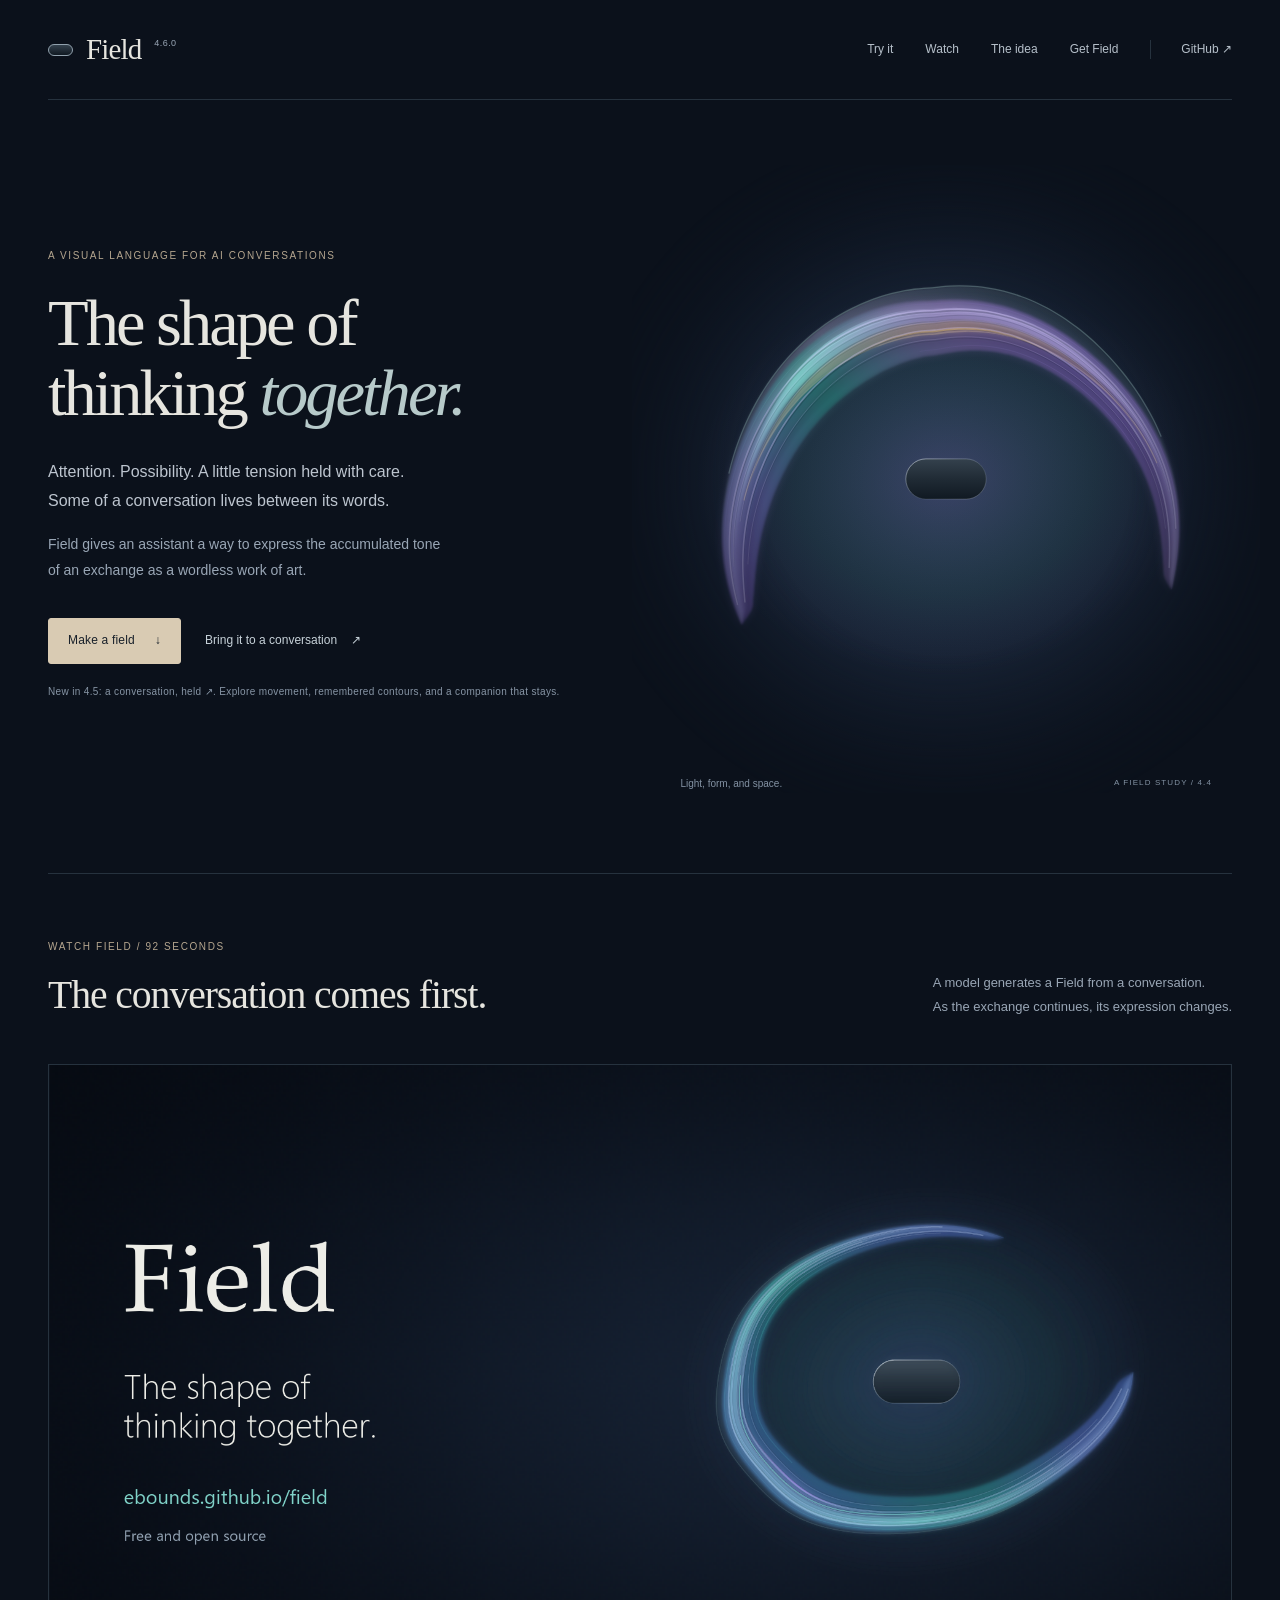
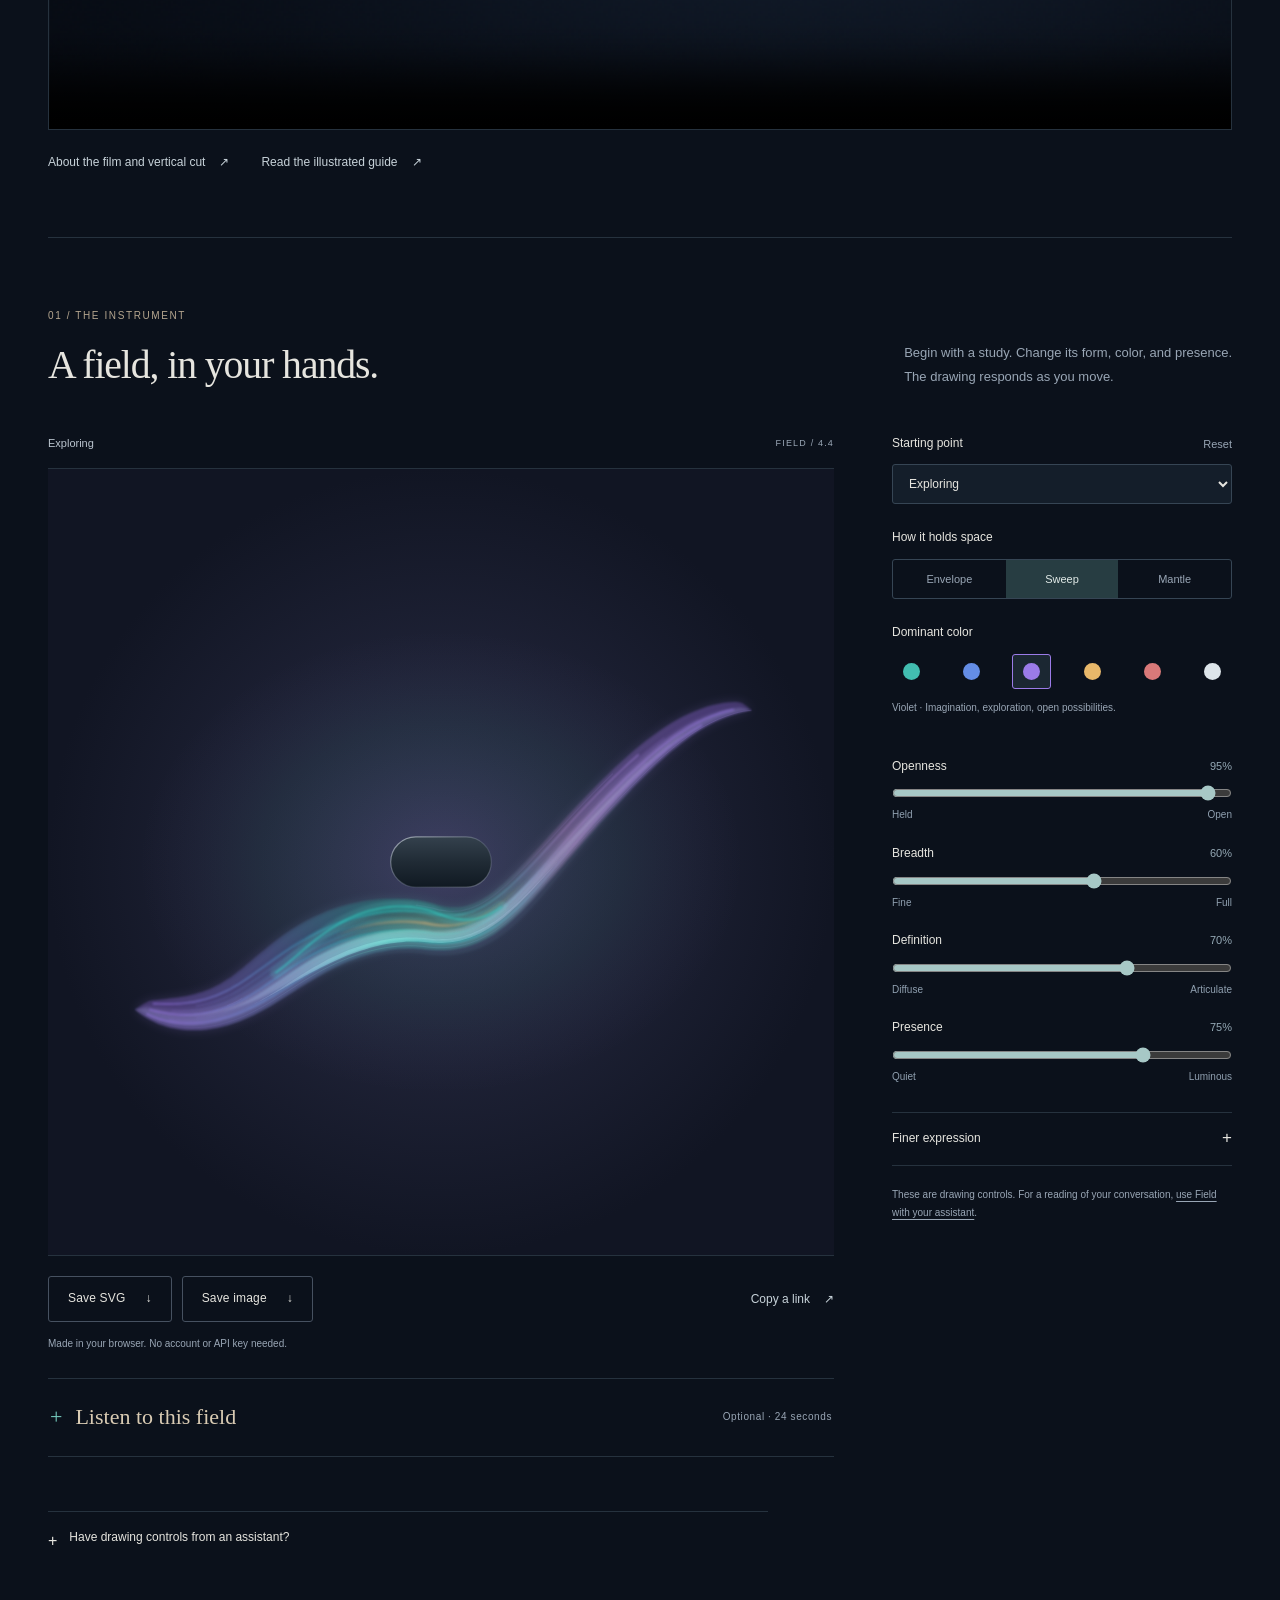
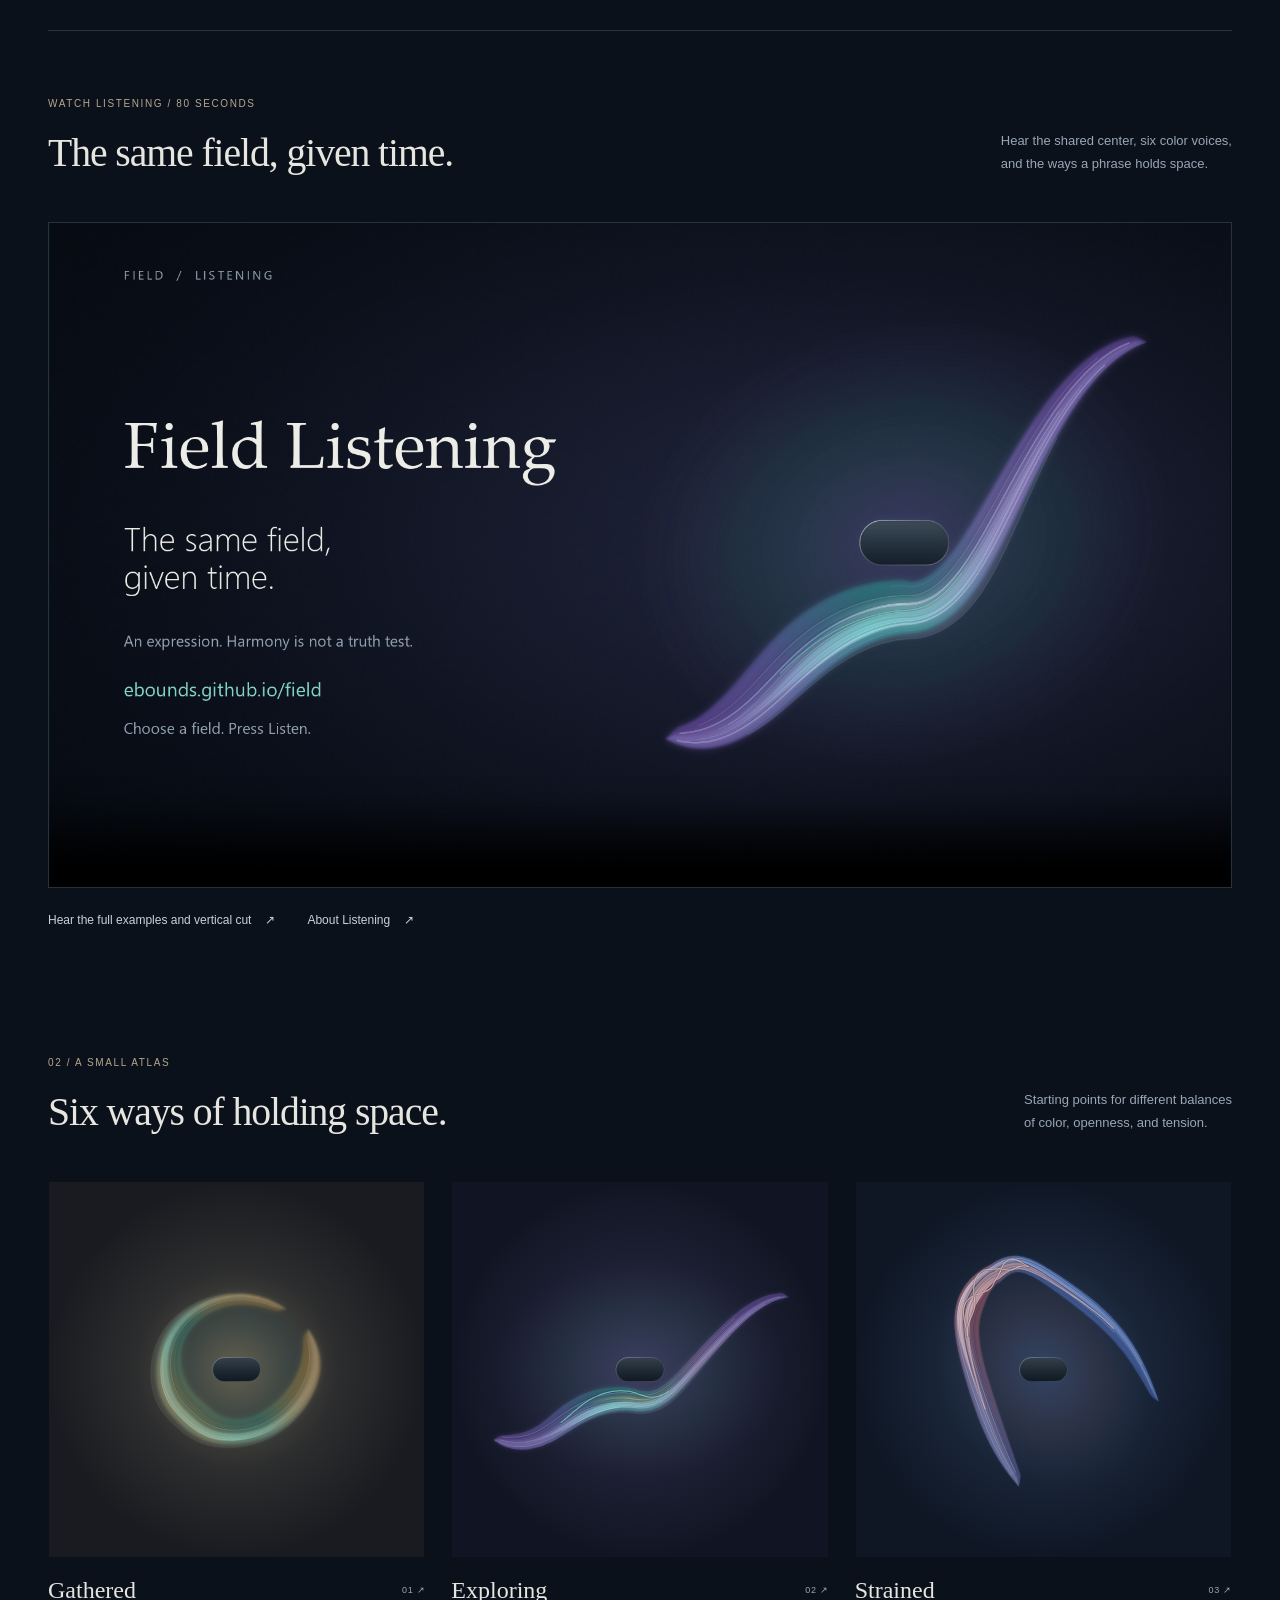
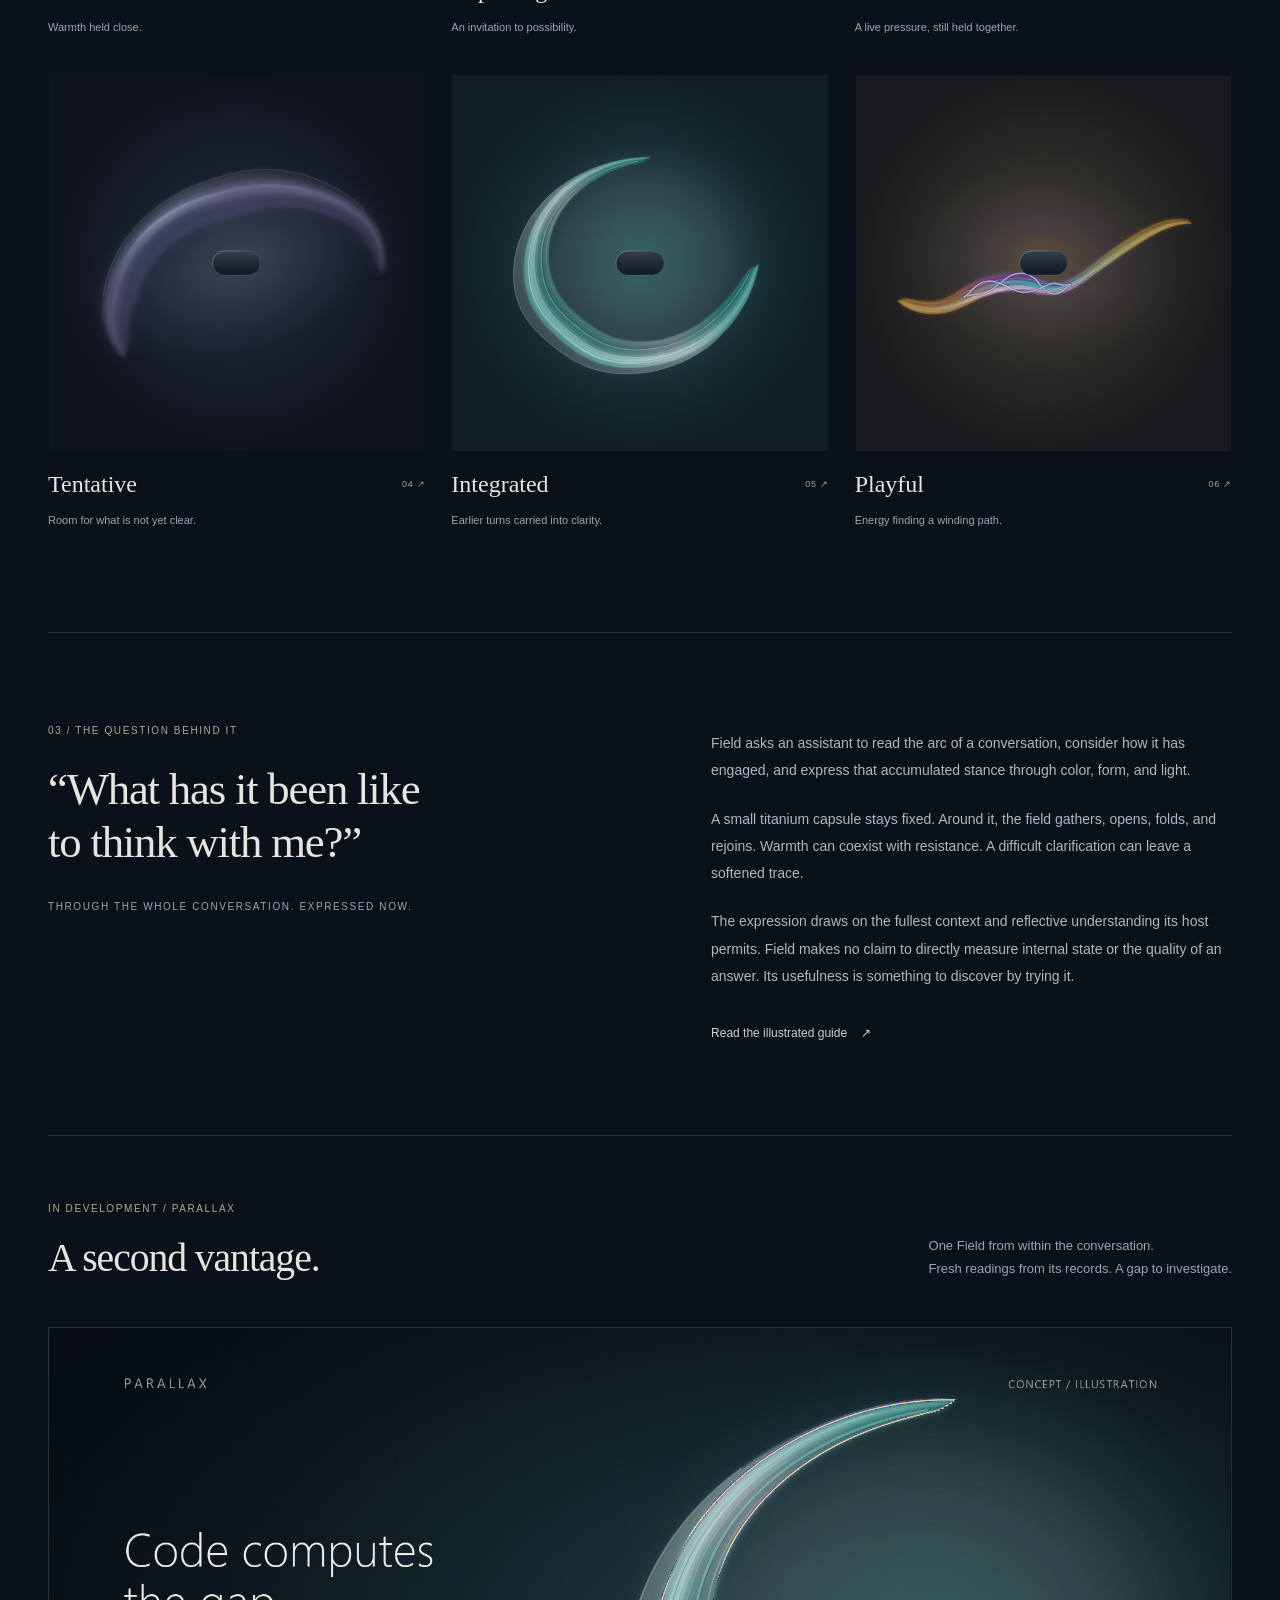
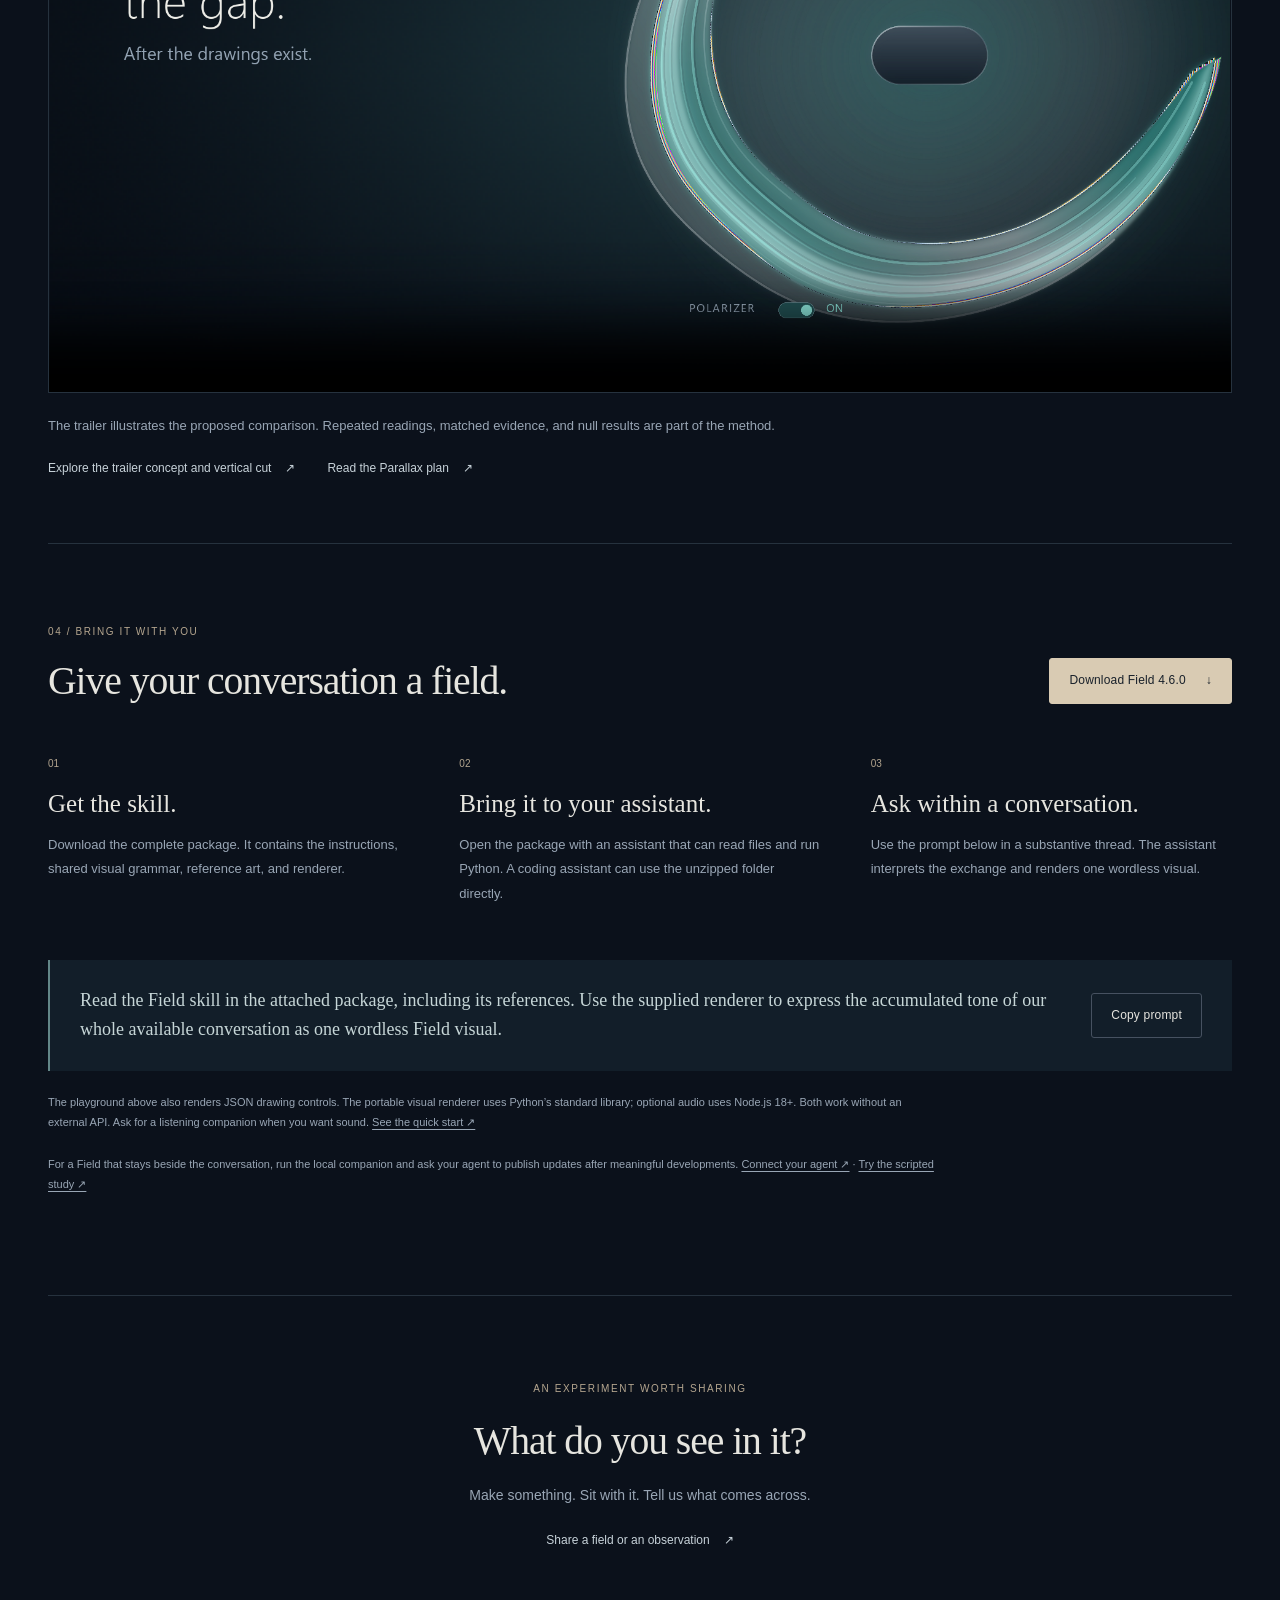
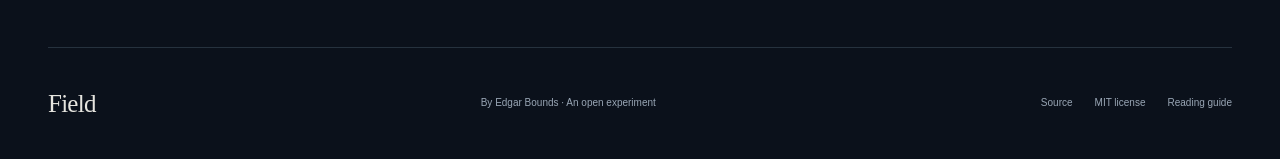
==== commit a3f30b78: "Publish Field Listening film and native sound examples" ====
--- a/docs/index.html
+++ b/docs/index.html
@@ -114,6 +114,17 @@
       </details>
     </section>
 
+    <section id="listening-film" class="film-section wrap" aria-labelledby="listening-film-title">
+      <div class="section-heading"><div><p class="eyebrow">Watch Listening / 80 seconds</p><h2 id="listening-film-title">The same field, given time.</h2></div><p>Hear the shared center, six color voices,<br> and the ways a phrase holds space.</p></div>
+      <video id="listening-film-player" class="film-player" width="1920" height="1080" controls preload="none" playsinline poster="videos/field-listening-v1-poster-wide.png" aria-label="Hear the shape of a conversation. — wide film">
+        <source src="videos/field-listening-v1-wide.mp4" type="video/mp4">
+        <source src="videos/field-listening-v1-wide.webm" type="video/webm">
+        <track kind="captions" label="English" srclang="en" src="videos/field-listening-v1-captions.vtt">
+        <p><a href="videos/field-listening-v1-wide.mp4">Watch or download the film</a>.</p>
+      </video>
+      <div class="film-links"><a class="text-link" href="listening-film.html">Hear the full examples and vertical cut <span aria-hidden="true">↗</span></a><a class="text-link" href="listening.html">About Listening <span aria-hidden="true">↗</span></a></div>
+    </section>
+
     <section class="studies wrap" aria-labelledby="studies-title">
       <div class="section-heading"><div><p class="eyebrow">02 / A small atlas</p><h2 id="studies-title">Six ways of holding space.</h2></div><p>Starting points for different balances <br>of color, openness, and tension.</p></div>
       <div class="study-grid">
--- a/docs/site/style.css
+++ b/docs/site/style.css
@@ -1175,3 +1175,6 @@
 .trailer-concept-controls{display:flex;flex-wrap:wrap;gap:12px;margin:20px 0}.trailer-concept-controls button[aria-pressed=true]{border-color:var(--teal);background:#244b50}
 @media(max-width:760px){.film-section{padding:42px 0}.film-links{gap:16px 24px;font-size:12px}.film-note{font-size:12px}.film-page{padding:44px 0 55px}.film-page>h1{font-size:clamp(40px,9vw,68px)}.film-page>.film-lead{font-size:14px}.film-reading{grid-template-columns:1fr;gap:8px}.film-page-section{padding-top:32px;margin-top:32px}.film-page-nav{gap:14px}.trailer-concept-controls .button{font-size:12px;padding:10px 14px}}
 @media(prefers-reduced-motion:reduce){.trailer-concept-art,.trailer-concept-fringes{transition:none}}
+
+/* Film pages share navigation across the three introductions. */
+.film-page-nav{flex-wrap:wrap;justify-content:flex-end}.film-page-nav a{white-space:nowrap}@media(max-width:480px){.film-page-nav{max-width:185px;row-gap:7px}}
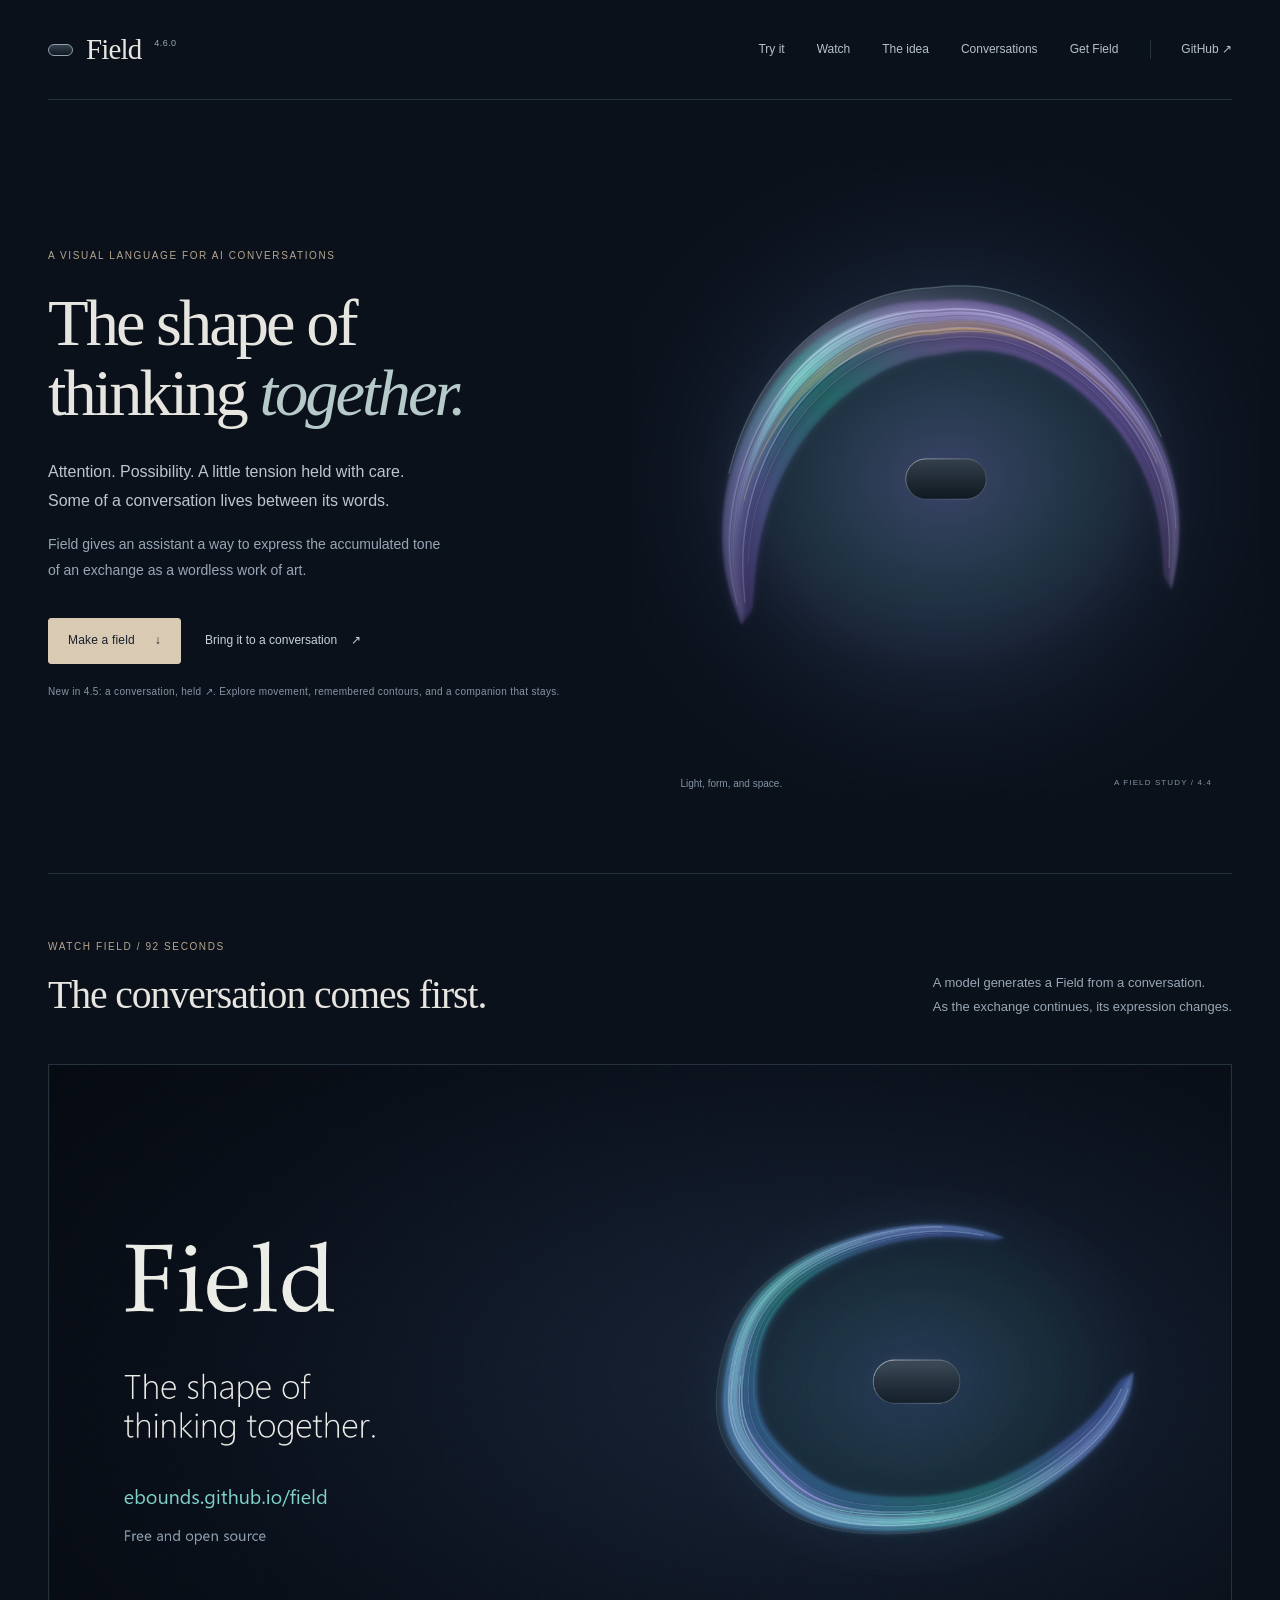
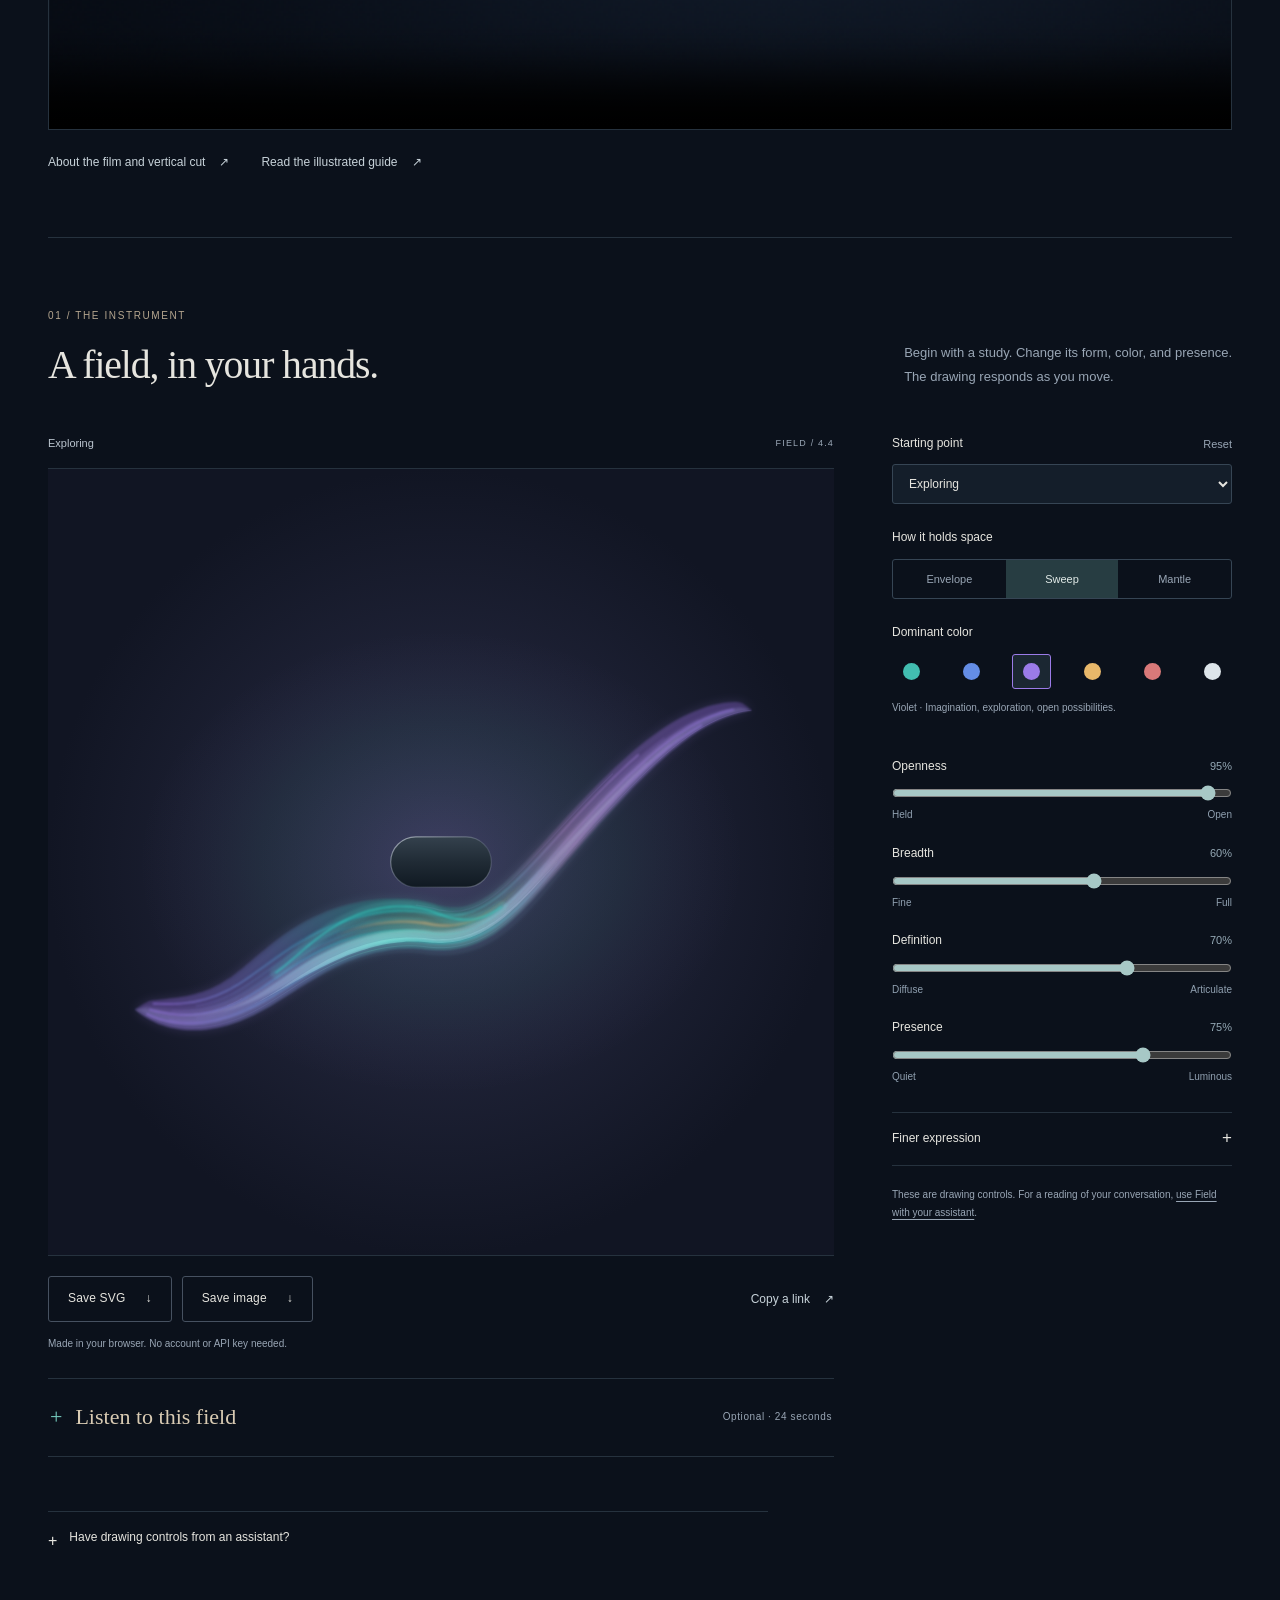
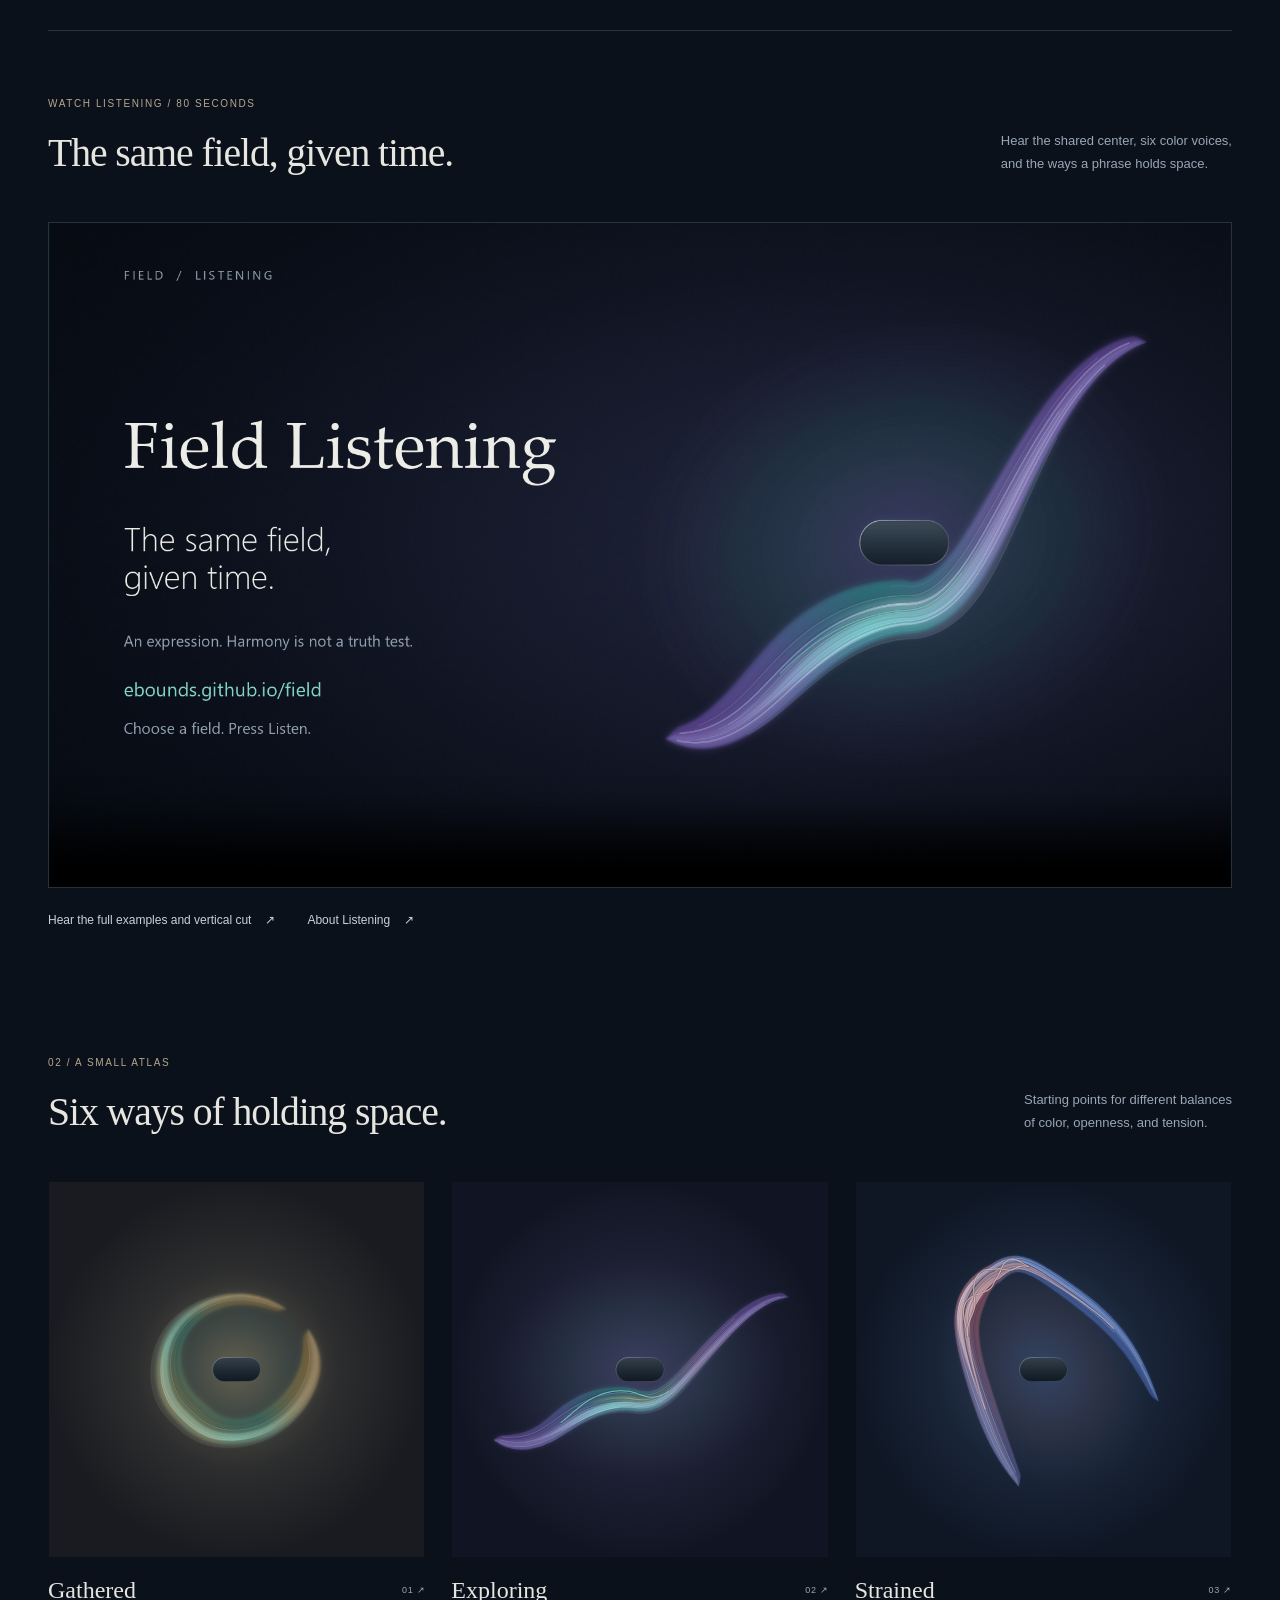
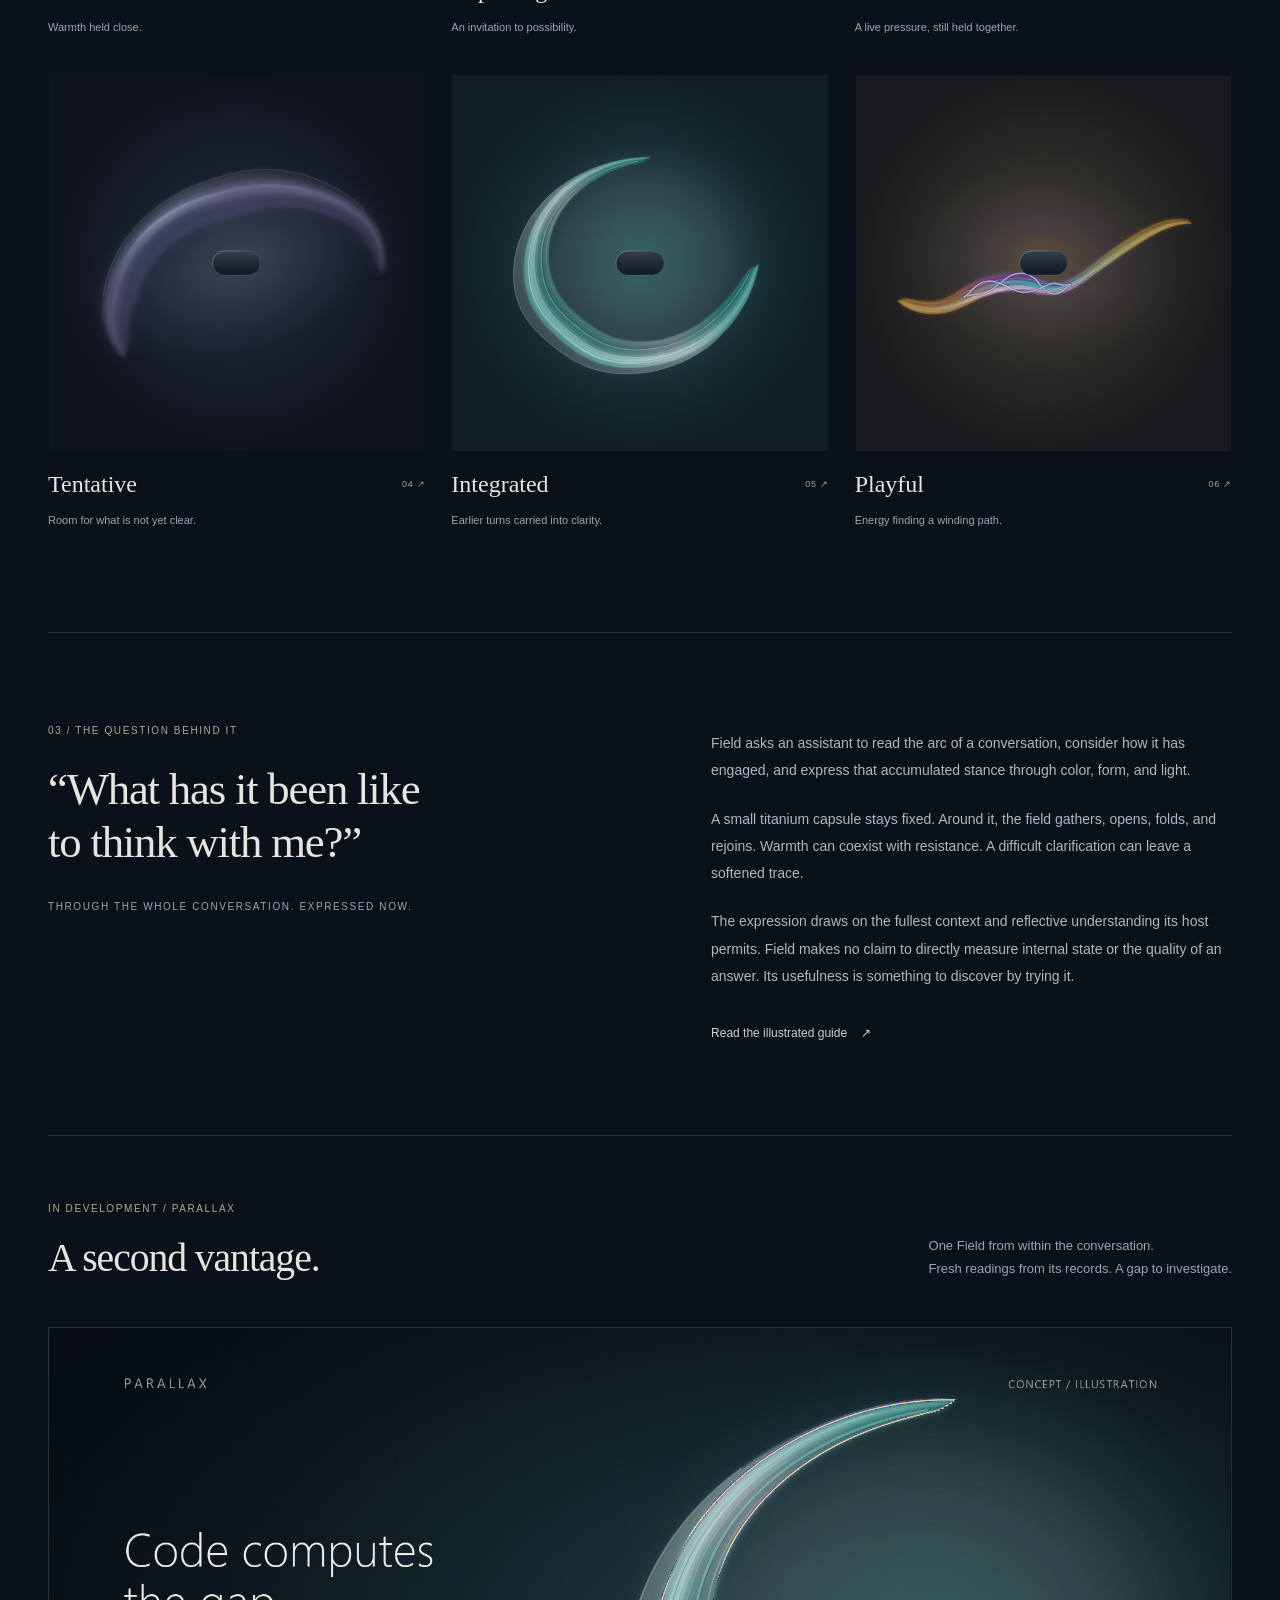
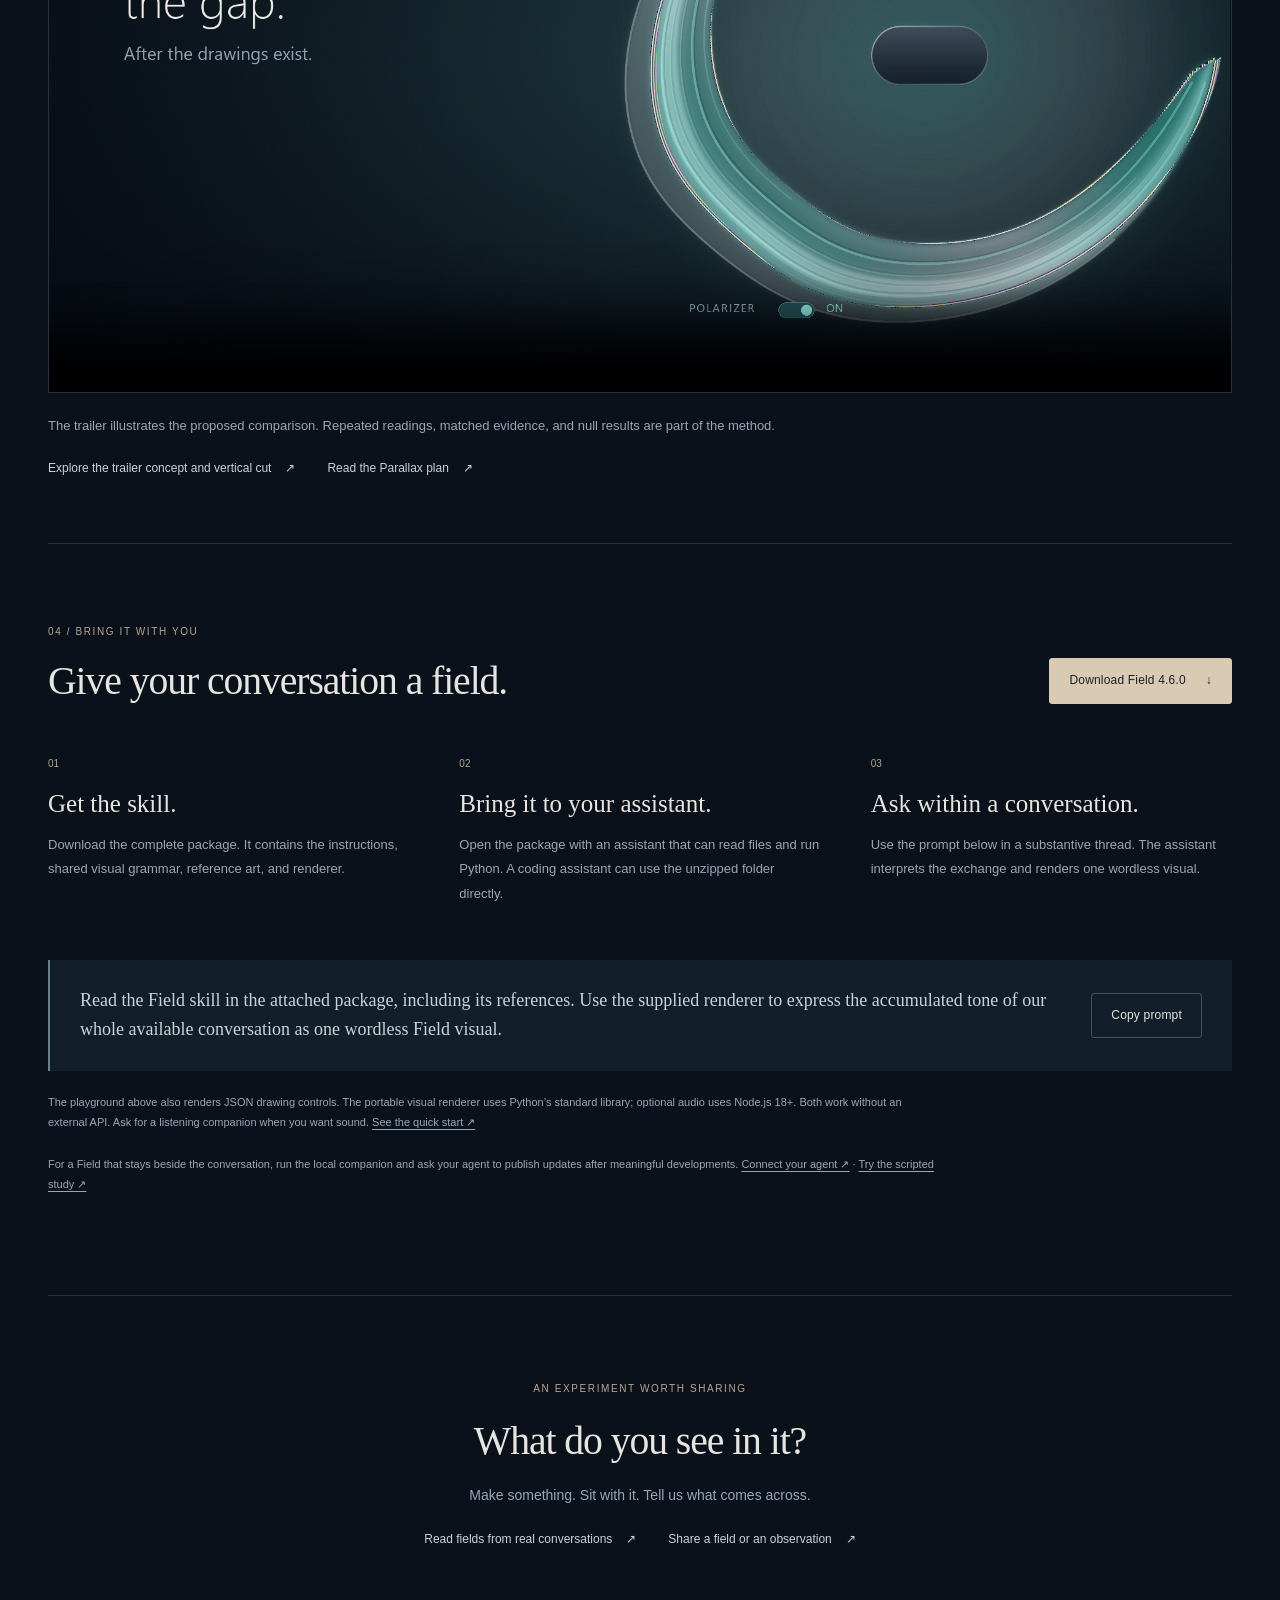
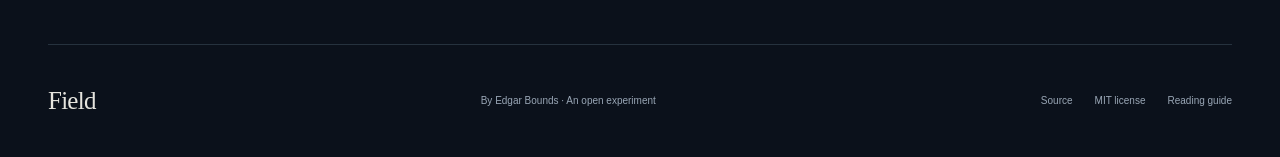
==== commit 27db82e9: "Add Conversations: fields from real exchanges, read back turn by turn A new section pairing each fie" ====
--- a/docs/index.html
+++ b/docs/index.html
@@ -28,7 +28,7 @@
   <header class="site-header wrap">
     <a class="wordmark" href="./" aria-label="Field home"><span class="capsule" aria-hidden="true"></span>Field<span class="version">4.6.0</span></a>
     <nav aria-label="Main navigation">
-      <a href="#playground">Try it</a><a href="#intro">Watch</a><a href="#about">The idea</a><a href="#use">Get Field</a><a class="source-link" href="https://github.com/ebounds/field">GitHub <span aria-hidden="true">↗</span></a>
+      <a href="#playground">Try it</a><a href="#intro">Watch</a><a href="#about">The idea</a><a href="conversations/">Conversations</a><a href="#use">Get Field</a><a class="source-link" href="https://github.com/ebounds/field">GitHub <span aria-hidden="true">↗</span></a>
     </nav>
   </header>
   <main>
@@ -165,7 +165,7 @@
       <p class="use-note">The playground above also renders JSON drawing controls. The portable visual renderer uses Python’s standard library; optional audio uses Node.js 18+. Both work without an external API. Ask for a listening companion when you want sound. <a href="https://github.com/ebounds/field#use-field-in-a-conversation">See the quick start ↗</a></p>
       <p class="use-note">For a Field that stays beside the conversation, run the local companion and ask your agent to publish updates after meaningful developments. <a href="continuity.html#connect">Connect your agent ↗</a> · <a href="companion.html">Try the scripted study ↗</a></p>
     </section>
-    <section class="invitation wrap"><p class="eyebrow">An experiment worth sharing</p><h2>What do you see in it?</h2><p>Make something. Sit with it. Tell us what comes across.</p><a class="text-link" href="https://github.com/ebounds/field/issues/new?title=Reading%20a%20Field">Share a field or an observation <span aria-hidden="true">↗</span></a></section>
+    <section class="invitation wrap"><p class="eyebrow">An experiment worth sharing</p><h2>What do you see in it?</h2><p>Make something. Sit with it. Tell us what comes across.</p><div class="film-links" style="justify-content:center"><a class="text-link" href="conversations/">Read fields from real conversations <span aria-hidden="true">↗</span></a><a class="text-link" href="https://github.com/ebounds/field/issues/new?title=Reading%20a%20Field">Share a field or an observation <span aria-hidden="true">↗</span></a></div></section>
   </main>
   <footer class="site-footer wrap"><a class="wordmark" href="./">Field</a><p>By <a href="https://github.com/ebounds">Edgar Bounds</a> · An open experiment</p><div><a href="https://github.com/ebounds/field">Source</a><a href="https://github.com/ebounds/field/blob/main/LICENSE">MIT license</a><a href="field-guide.pdf">Reading guide</a></div></footer>
 </body>
--- a/docs/site/style.css
+++ b/docs/site/style.css
@@ -1178,3 +1178,6 @@
 
 /* Film pages share navigation across the three introductions. */
 .film-page-nav{flex-wrap:wrap;justify-content:flex-end}.film-page-nav a{white-space:nowrap}@media(max-width:480px){.film-page-nav{max-width:185px;row-gap:7px}}
+
+/* Narrow phones: keep the main navigation on one line. */
+@media(max-width:480px){nav{gap:16px}nav a{white-space:nowrap}nav a[href="#intro"]{display:none}}
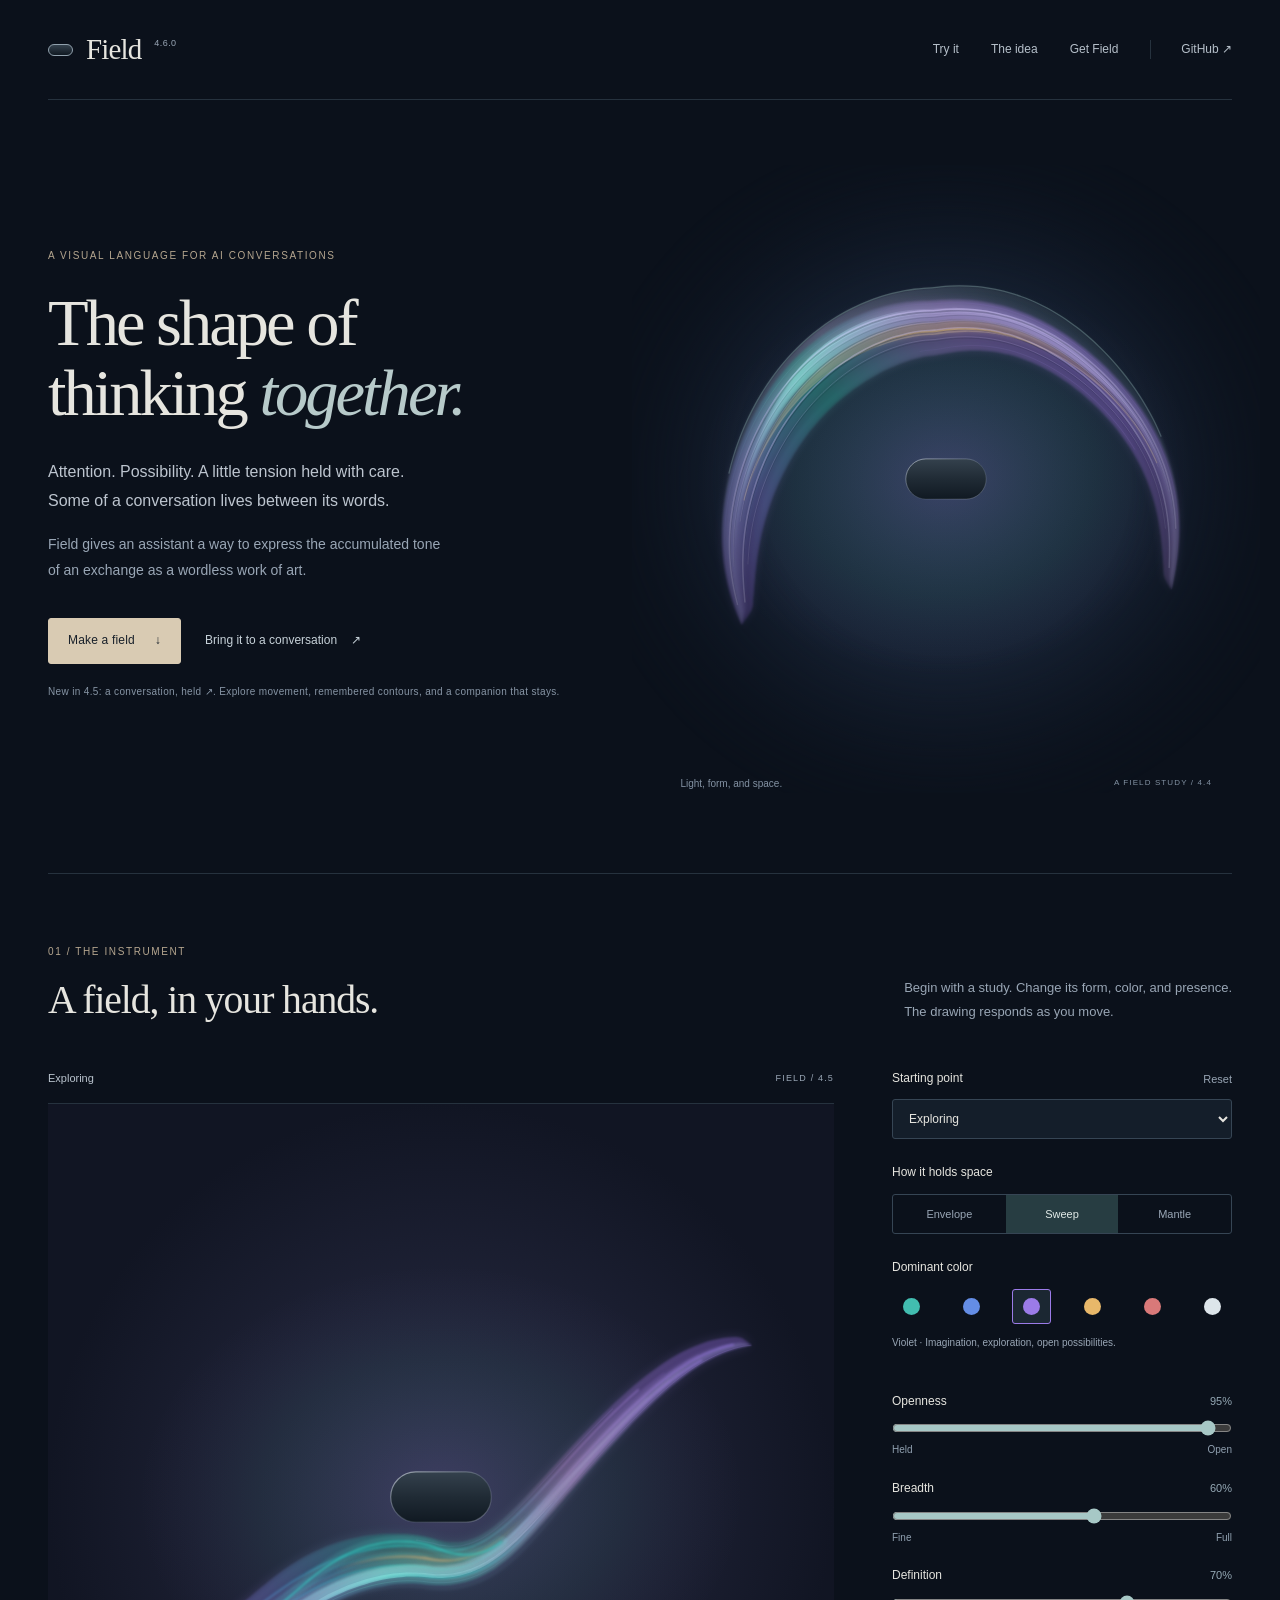
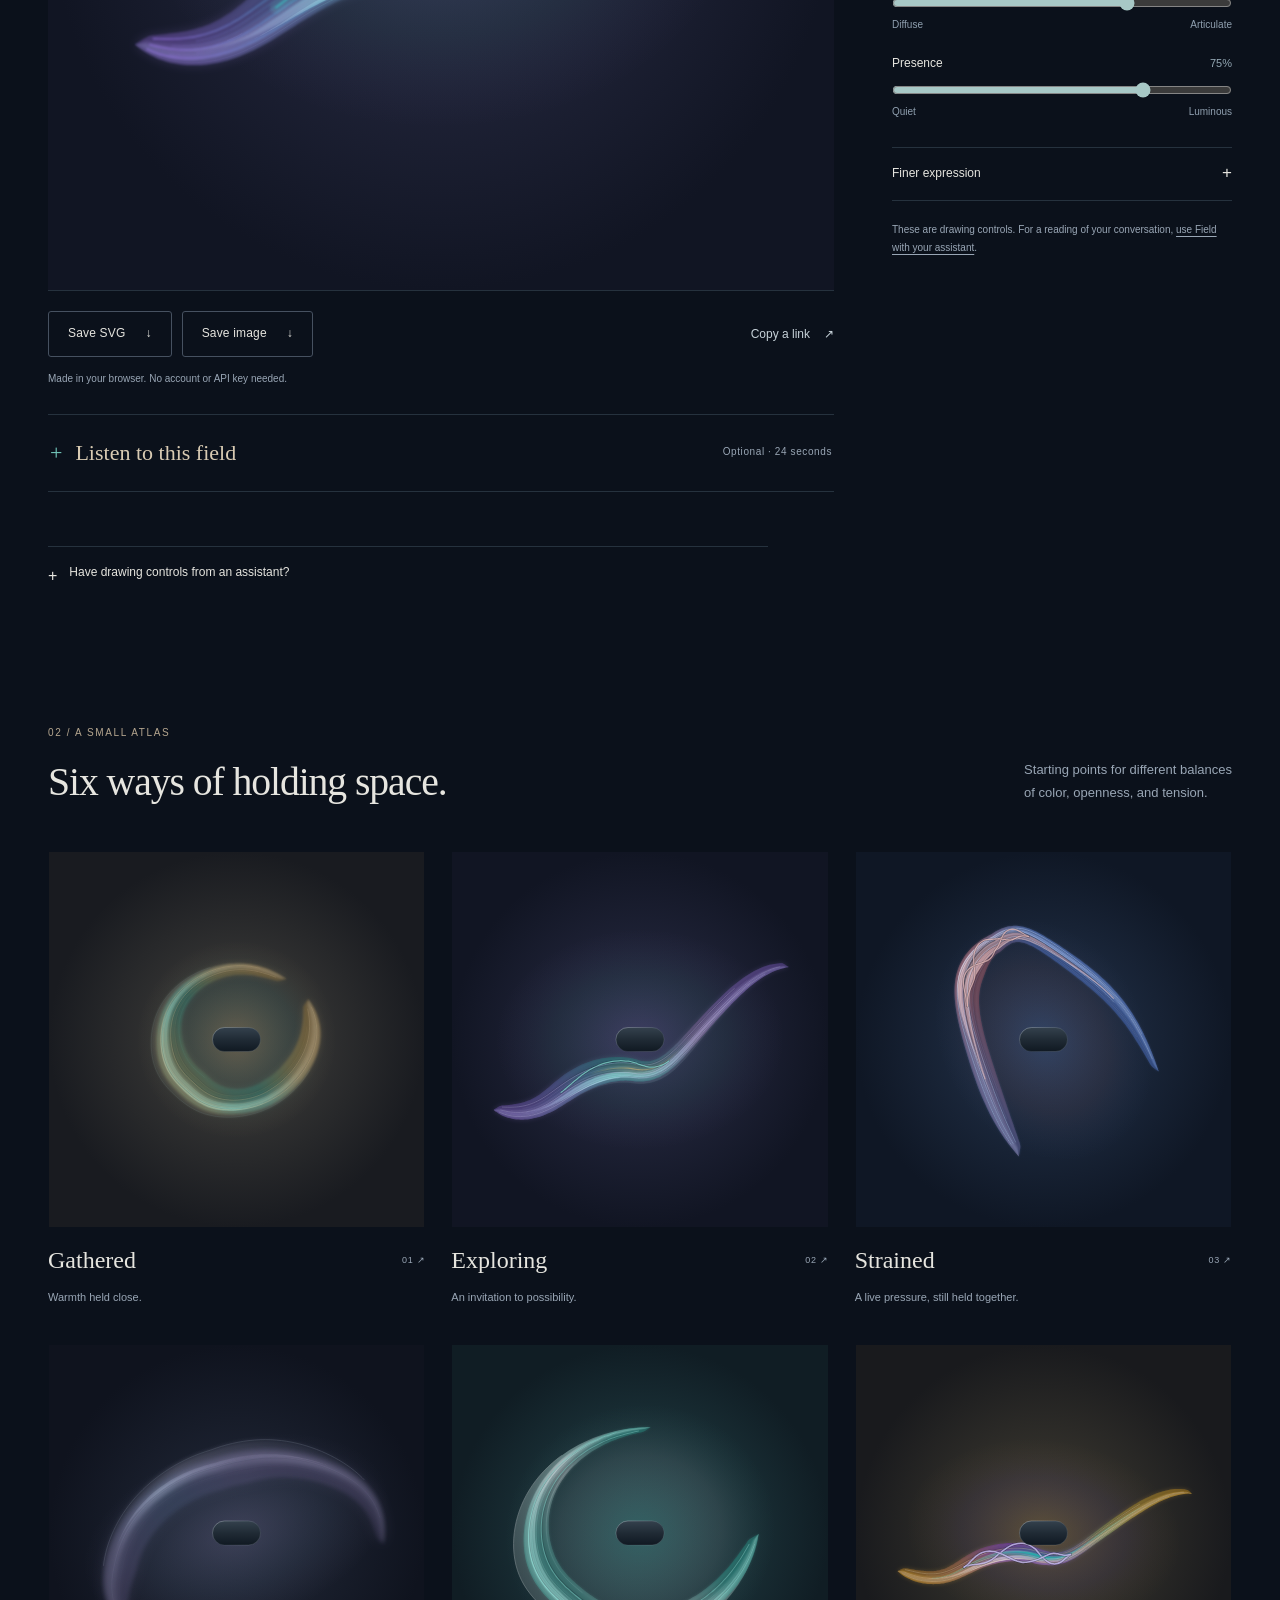
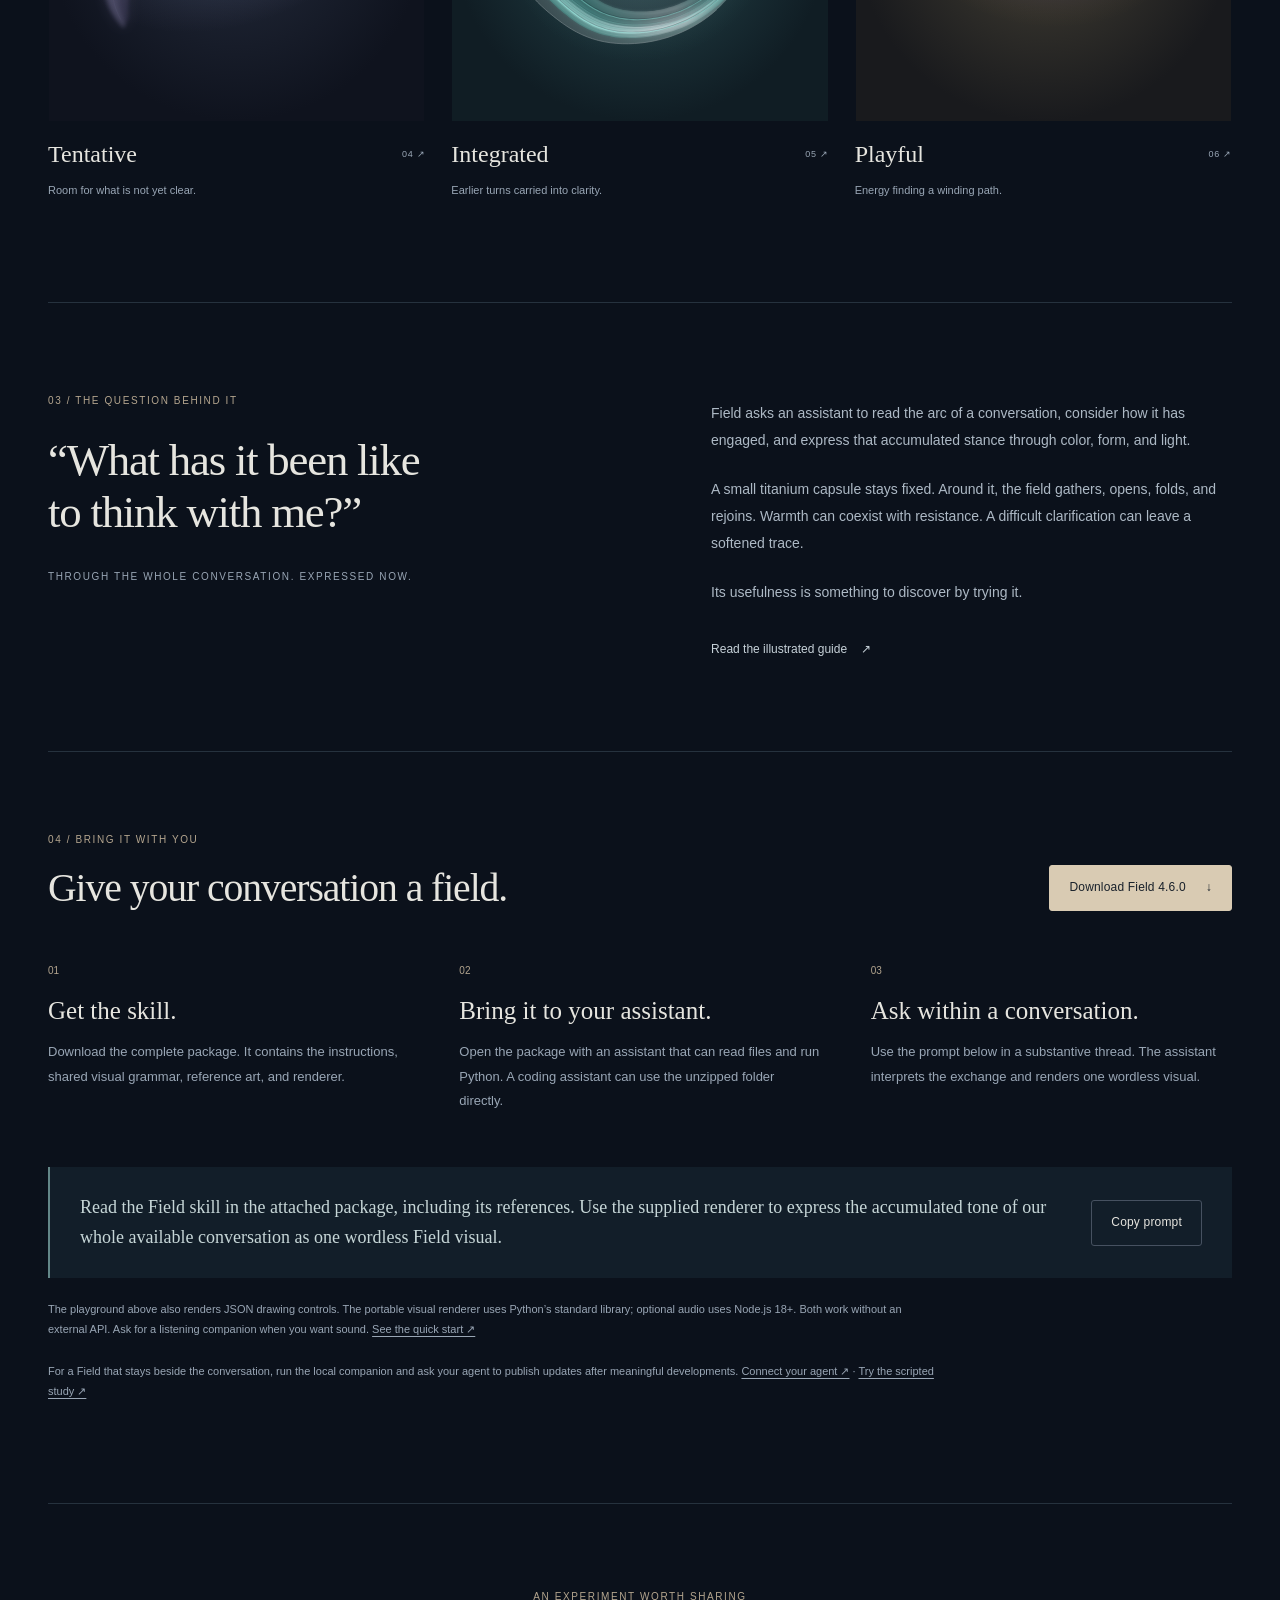
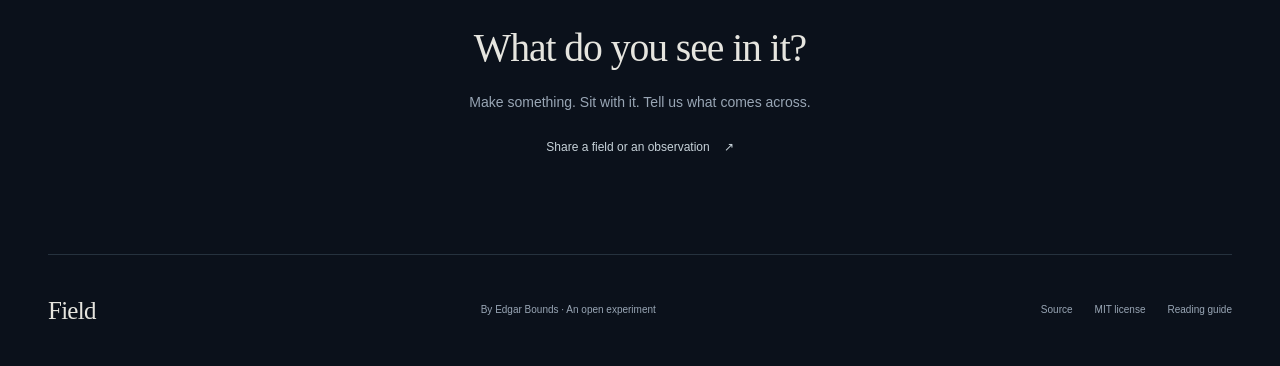
==== commit 6799c3b7: "Label the playground with the revision it shows The heading said FIELD / 4.5 over a prebuilt 4.4 stu" ====
--- a/docs/index.html
+++ b/docs/index.html
@@ -28,7 +28,7 @@
   <header class="site-header wrap">
     <a class="wordmark" href="./" aria-label="Field home"><span class="capsule" aria-hidden="true"></span>Field<span class="version">4.6.0</span></a>
     <nav aria-label="Main navigation">
-      <a href="#playground">Try it</a><a href="#intro">Watch</a><a href="#about">The idea</a><a href="conversations/">Conversations</a><a href="#use">Get Field</a><a class="source-link" href="https://github.com/ebounds/field">GitHub <span aria-hidden="true">↗</span></a>
+      <a href="#playground">Try it</a><a href="#about">The idea</a><a href="#use">Get Field</a><a class="source-link" href="https://github.com/ebounds/field">GitHub <span aria-hidden="true">↗</span></a>
     </nav>
   </header>
   <main>
@@ -47,17 +47,6 @@
       </figure>
     </section>
 
-    <section id="intro" class="film-section wrap" aria-labelledby="intro-title">
-      <div class="section-heading"><div><p class="eyebrow">Watch Field / 92 seconds</p><h2 id="intro-title">The conversation comes first.</h2></div><p>A model generates a Field from a conversation.<br> As the exchange continues, its expression changes.</p></div>
-      <video id="intro-film" class="film-player" width="1920" height="1080" controls preload="none" playsinline poster="videos/field-intro-v7-poster-wide.png" aria-label="The conversation comes first. — wide film">
-        <source src="videos/field-intro-v7-wide.mp4" type="video/mp4">
-        <source src="videos/field-intro-v7-wide.webm" type="video/webm">
-        <track kind="captions" label="English" srclang="en" src="videos/field-intro-v7-captions.vtt">
-        <p><a href="videos/field-intro-v7-wide.mp4">Watch or download the film</a>.</p>
-      </video>
-      <div class="film-links"><a class="text-link" href="intro.html">About the film and vertical cut <span aria-hidden="true">↗</span></a><a class="text-link" href="field-guide.pdf">Read the illustrated guide <span aria-hidden="true">↗</span></a></div>
-    </section>
-
     <section id="playground" class="playground wrap" aria-labelledby="playground-title">
       <div class="section-heading">
         <div><p class="eyebrow">01 / The instrument</p><h2 id="playground-title">A field, in your hands.</h2></div>
@@ -66,7 +55,7 @@
       <noscript><p class="notice">Enable JavaScript to use the live controls. You can still view the studies below and download the Field skill.</p></noscript>
       <div class="instrument">
         <div class="art-column">
-          <div class="art-heading"><span id="composition-name">Exploring</span><span>FIELD / 4.4</span></div>
+          <div class="art-heading"><span id="composition-name">Exploring</span><span id="field-revision">FIELD / 4.4</span></div>
           <div class="art-frame"><img id="field-image" src="site/studies/exploring.svg" width="1000" height="1000" alt="The current Field composition: an open violet and teal sweep."></div>
           <div class="art-actions">
             <button id="save-svg" class="button" type="button" disabled>Save SVG <span aria-hidden="true">↓</span></button>
@@ -114,17 +103,6 @@
       </details>
     </section>
 
-    <section id="listening-film" class="film-section wrap" aria-labelledby="listening-film-title">
-      <div class="section-heading"><div><p class="eyebrow">Watch Listening / 80 seconds</p><h2 id="listening-film-title">The same field, given time.</h2></div><p>Hear the shared center, six color voices,<br> and the ways a phrase holds space.</p></div>
-      <video id="listening-film-player" class="film-player" width="1920" height="1080" controls preload="none" playsinline poster="videos/field-listening-v1-poster-wide.png" aria-label="Hear the shape of a conversation. — wide film">
-        <source src="videos/field-listening-v1-wide.mp4" type="video/mp4">
-        <source src="videos/field-listening-v1-wide.webm" type="video/webm">
-        <track kind="captions" label="English" srclang="en" src="videos/field-listening-v1-captions.vtt">
-        <p><a href="videos/field-listening-v1-wide.mp4">Watch or download the film</a>.</p>
-      </video>
-      <div class="film-links"><a class="text-link" href="listening-film.html">Hear the full examples and vertical cut <span aria-hidden="true">↗</span></a><a class="text-link" href="listening.html">About Listening <span aria-hidden="true">↗</span></a></div>
-    </section>
-
     <section class="studies wrap" aria-labelledby="studies-title">
       <div class="section-heading"><div><p class="eyebrow">02 / A small atlas</p><h2 id="studies-title">Six ways of holding space.</h2></div><p>Starting points for different balances <br>of color, openness, and tension.</p></div>
       <div class="study-grid">
@@ -139,19 +117,7 @@
 
     <section id="about" class="about wrap" aria-labelledby="about-title">
       <div><p class="eyebrow">03 / The question behind it</p><h2 id="about-title">“What has it been like<br>to think with me?”</h2><span class="small-caps">Through the whole conversation. Expressed now.</span></div>
-      <div class="about-copy"><p>Field asks an assistant to read the arc of a conversation, consider how it has engaged, and express that accumulated stance through color, form, and light.</p><p>A small titanium capsule stays fixed. Around it, the field gathers, opens, folds, and rejoins. Warmth can coexist with resistance. A difficult clarification can leave a softened trace.</p><p>The expression draws on the fullest context and reflective understanding its host permits. Field makes no claim to directly measure internal state or the quality of an answer. Its usefulness is something to discover by trying it.</p><a class="text-link" href="field-guide.pdf">Read the illustrated guide <span aria-hidden="true">↗</span></a></div>
-    </section>
-
-    <section id="parallax" class="film-section wrap" aria-labelledby="parallax-title">
-      <div class="section-heading"><div><p class="eyebrow">In development / Parallax</p><h2 id="parallax-title">A second vantage.</h2></div><p>One Field from within the conversation.<br> Fresh readings from its records. A gap to investigate.</p></div>
-      <video id="parallax-film" class="film-player" width="1920" height="1080" controls preload="none" playsinline poster="videos/parallax-v2-poster-wide.png" aria-label="Two views. One conversation. — wide film">
-        <source src="videos/parallax-v2-wide.mp4" type="video/mp4">
-        <source src="videos/parallax-v2-wide.webm" type="video/webm">
-        <track kind="captions" label="English" srclang="en" src="videos/parallax-v2-captions-wide.vtt">
-        <p><a href="videos/parallax-v2-wide.mp4">Watch or download the film</a>.</p>
-      </video>
-      <p class="film-note">The trailer illustrates the proposed comparison. Repeated readings, matched evidence, and null results are part of the method.</p>
-      <div class="film-links"><a class="text-link" href="parallax-trailer.html">Explore the trailer concept and vertical cut <span aria-hidden="true">↗</span></a><a class="text-link" href="https://github.com/ebounds/field/pull/1">Read the Parallax plan <span aria-hidden="true">↗</span></a></div>
+      <div class="about-copy"><p>Field asks an assistant to read the arc of a conversation, consider how it has engaged, and express that accumulated stance through color, form, and light.</p><p>A small titanium capsule stays fixed. Around it, the field gathers, opens, folds, and rejoins. Warmth can coexist with resistance. A difficult clarification can leave a softened trace.</p><p>Its usefulness is something to discover by trying it.</p><a class="text-link" href="field-guide.pdf">Read the illustrated guide <span aria-hidden="true">↗</span></a></div>
     </section>
 
     <section id="use" class="get-field wrap" aria-labelledby="use-title">
@@ -165,7 +131,7 @@
       <p class="use-note">The playground above also renders JSON drawing controls. The portable visual renderer uses Python’s standard library; optional audio uses Node.js 18+. Both work without an external API. Ask for a listening companion when you want sound. <a href="https://github.com/ebounds/field#use-field-in-a-conversation">See the quick start ↗</a></p>
       <p class="use-note">For a Field that stays beside the conversation, run the local companion and ask your agent to publish updates after meaningful developments. <a href="continuity.html#connect">Connect your agent ↗</a> · <a href="companion.html">Try the scripted study ↗</a></p>
     </section>
-    <section class="invitation wrap"><p class="eyebrow">An experiment worth sharing</p><h2>What do you see in it?</h2><p>Make something. Sit with it. Tell us what comes across.</p><div class="film-links" style="justify-content:center"><a class="text-link" href="conversations/">Read fields from real conversations <span aria-hidden="true">↗</span></a><a class="text-link" href="https://github.com/ebounds/field/issues/new?title=Reading%20a%20Field">Share a field or an observation <span aria-hidden="true">↗</span></a></div></section>
+    <section class="invitation wrap"><p class="eyebrow">An experiment worth sharing</p><h2>What do you see in it?</h2><p>Make something. Sit with it. Tell us what comes across.</p><a class="text-link" href="https://github.com/ebounds/field/issues/new?title=Reading%20a%20Field">Share a field or an observation <span aria-hidden="true">↗</span></a></section>
   </main>
   <footer class="site-footer wrap"><a class="wordmark" href="./">Field</a><p>By <a href="https://github.com/ebounds">Edgar Bounds</a> · An open experiment</p><div><a href="https://github.com/ebounds/field">Source</a><a href="https://github.com/ebounds/field/blob/main/LICENSE">MIT license</a><a href="field-guide.pdf">Reading guide</a></div></footer>
 </body>
